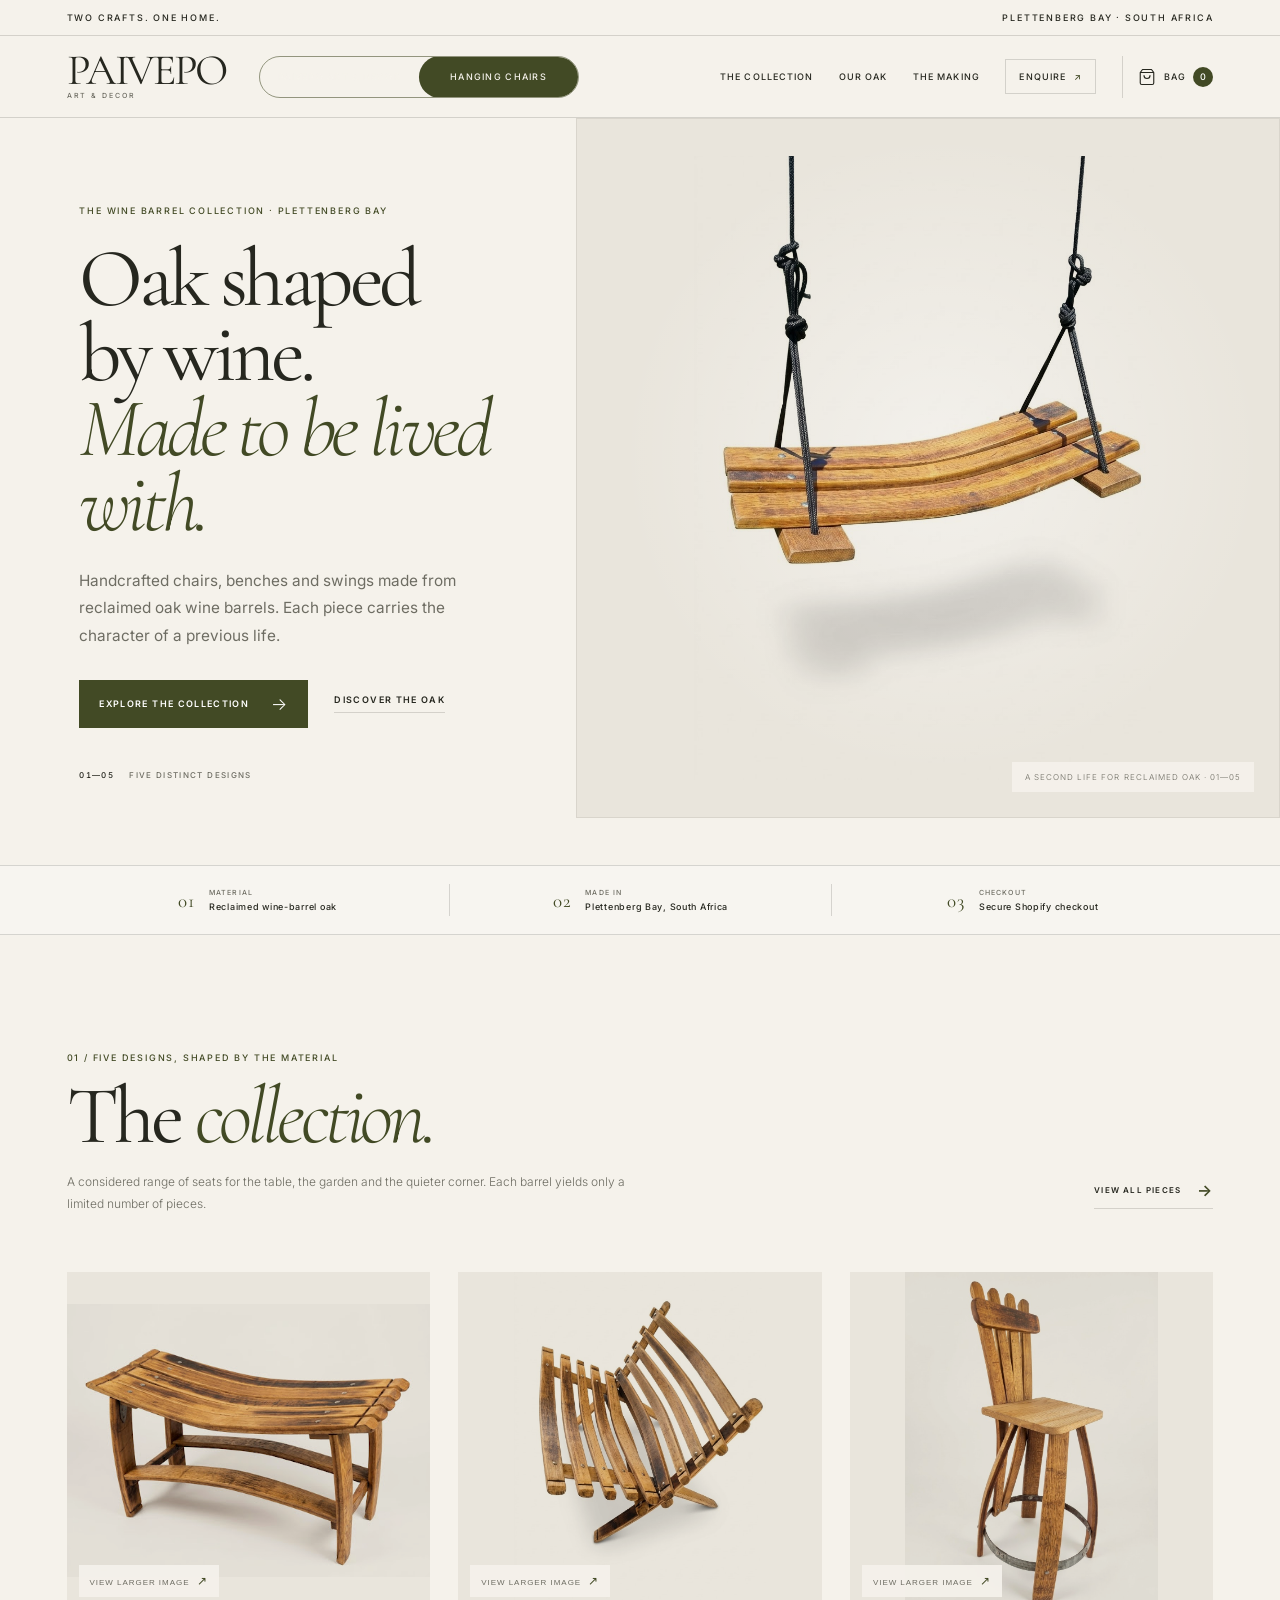
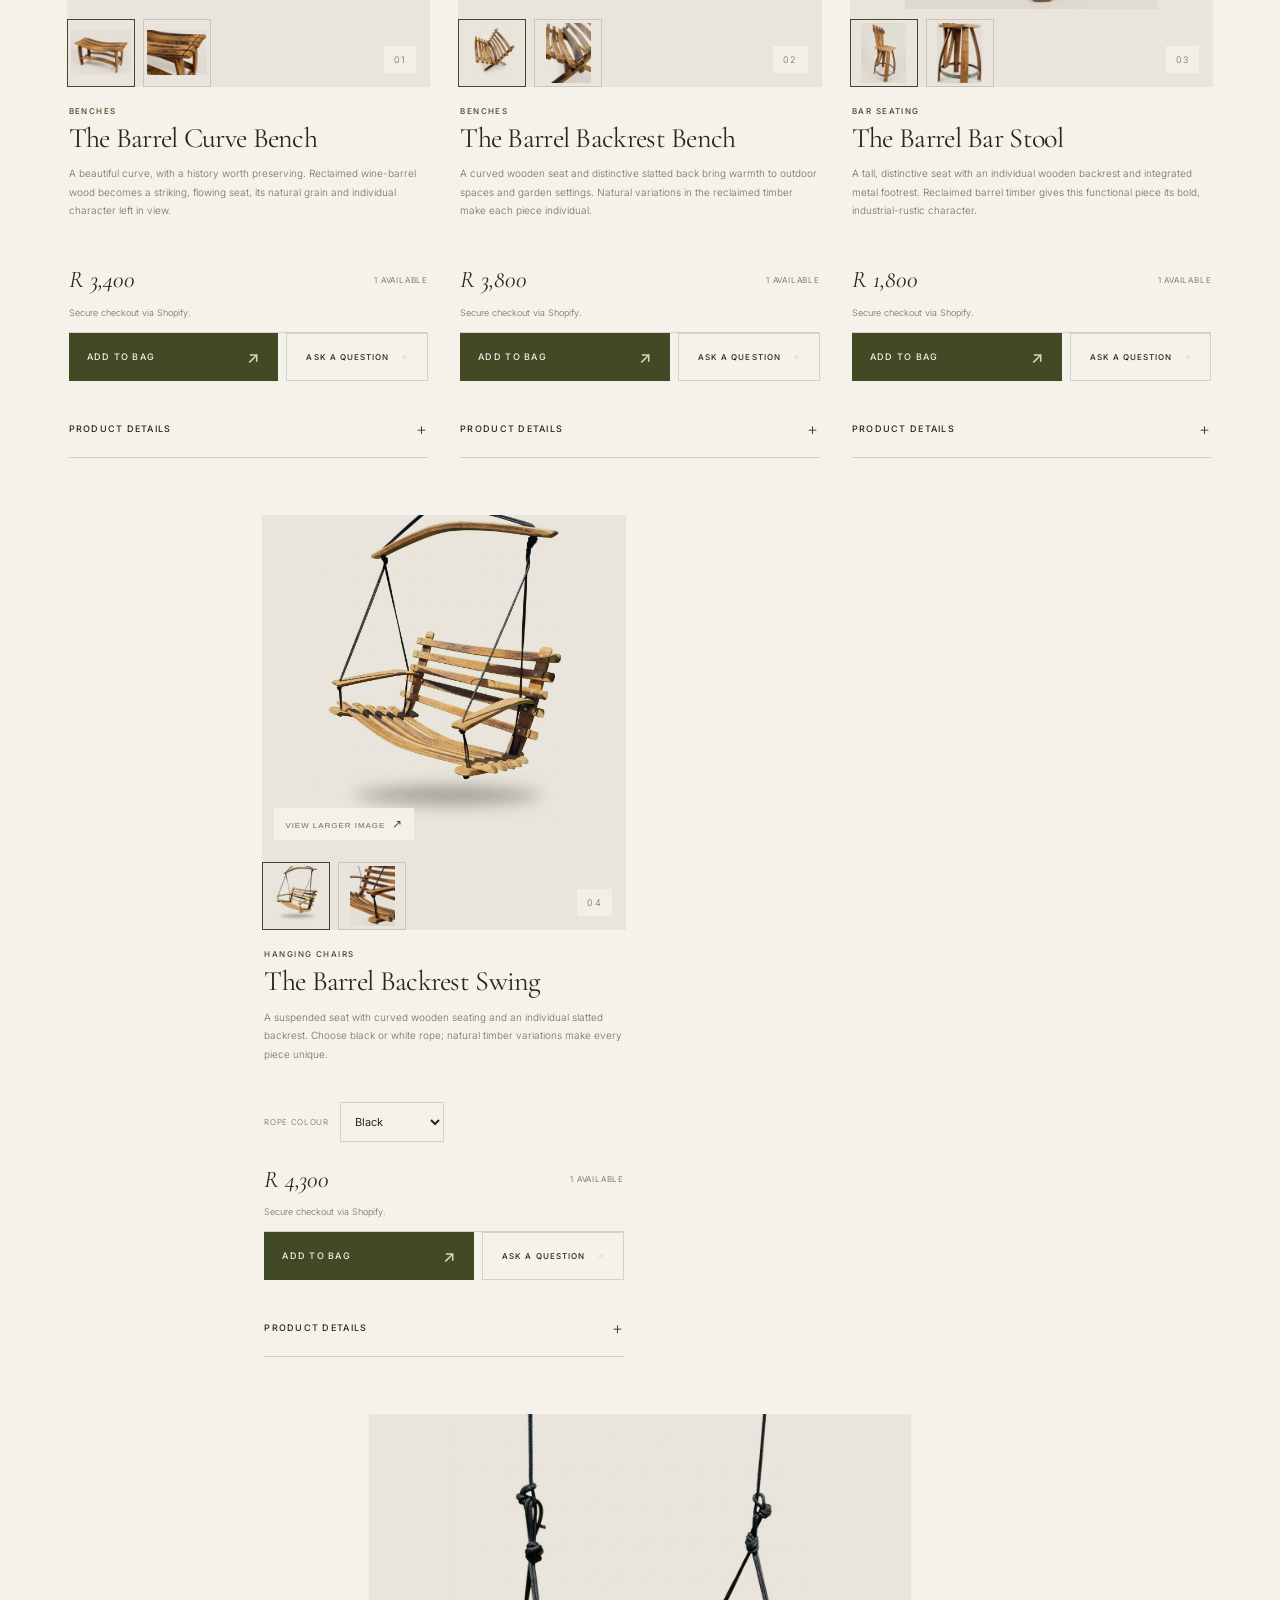
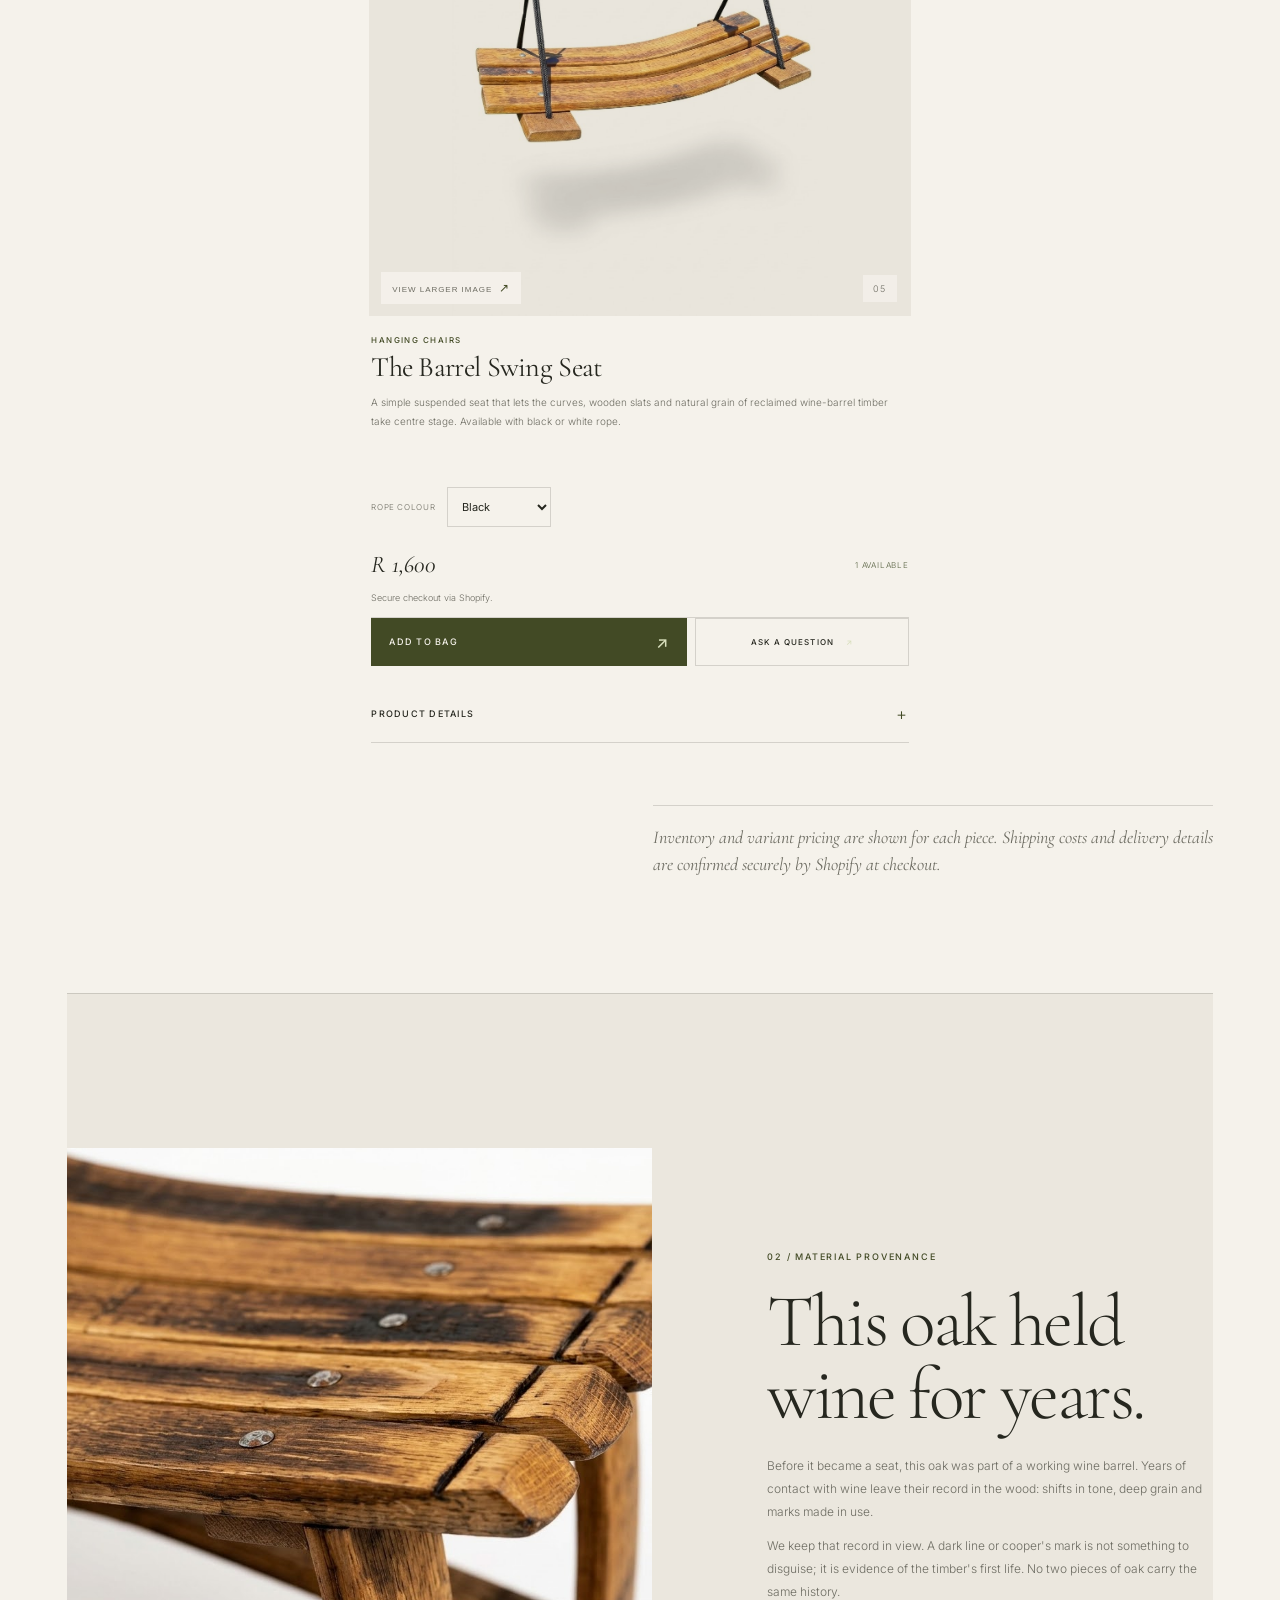
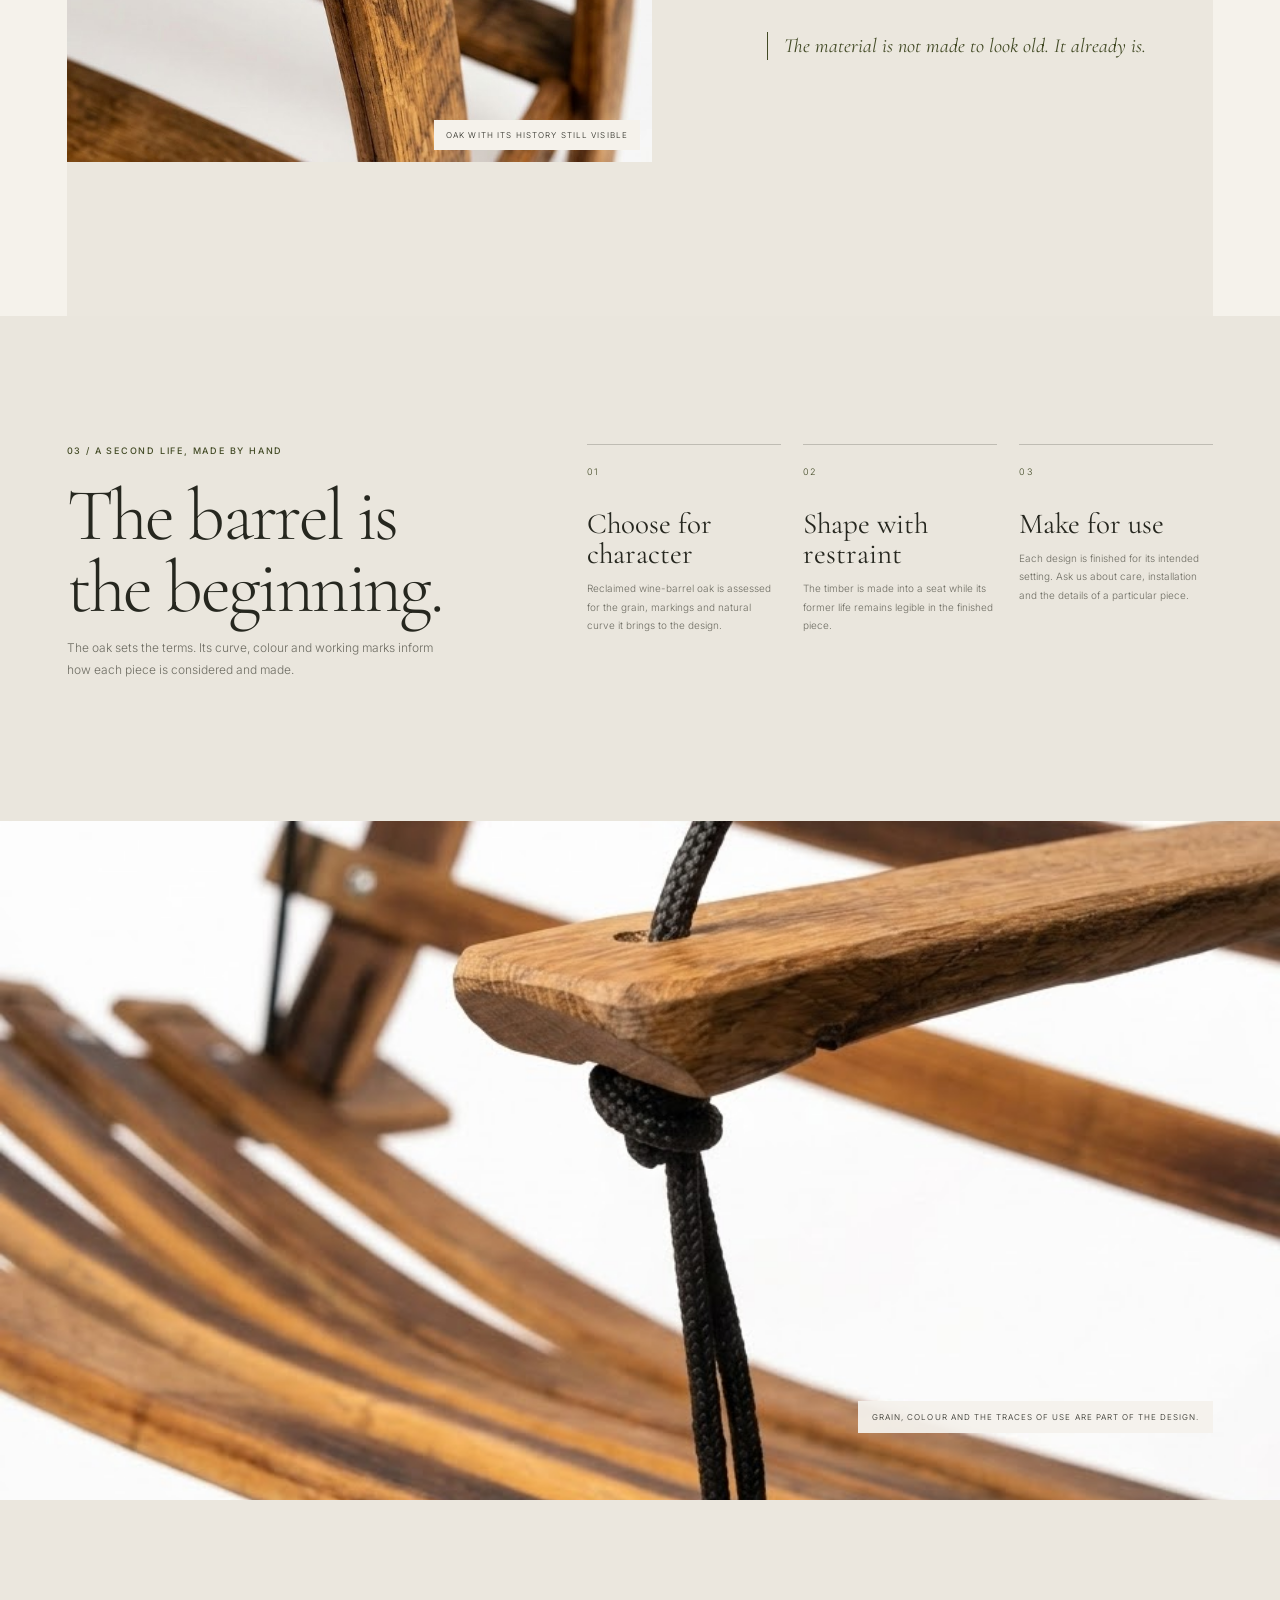
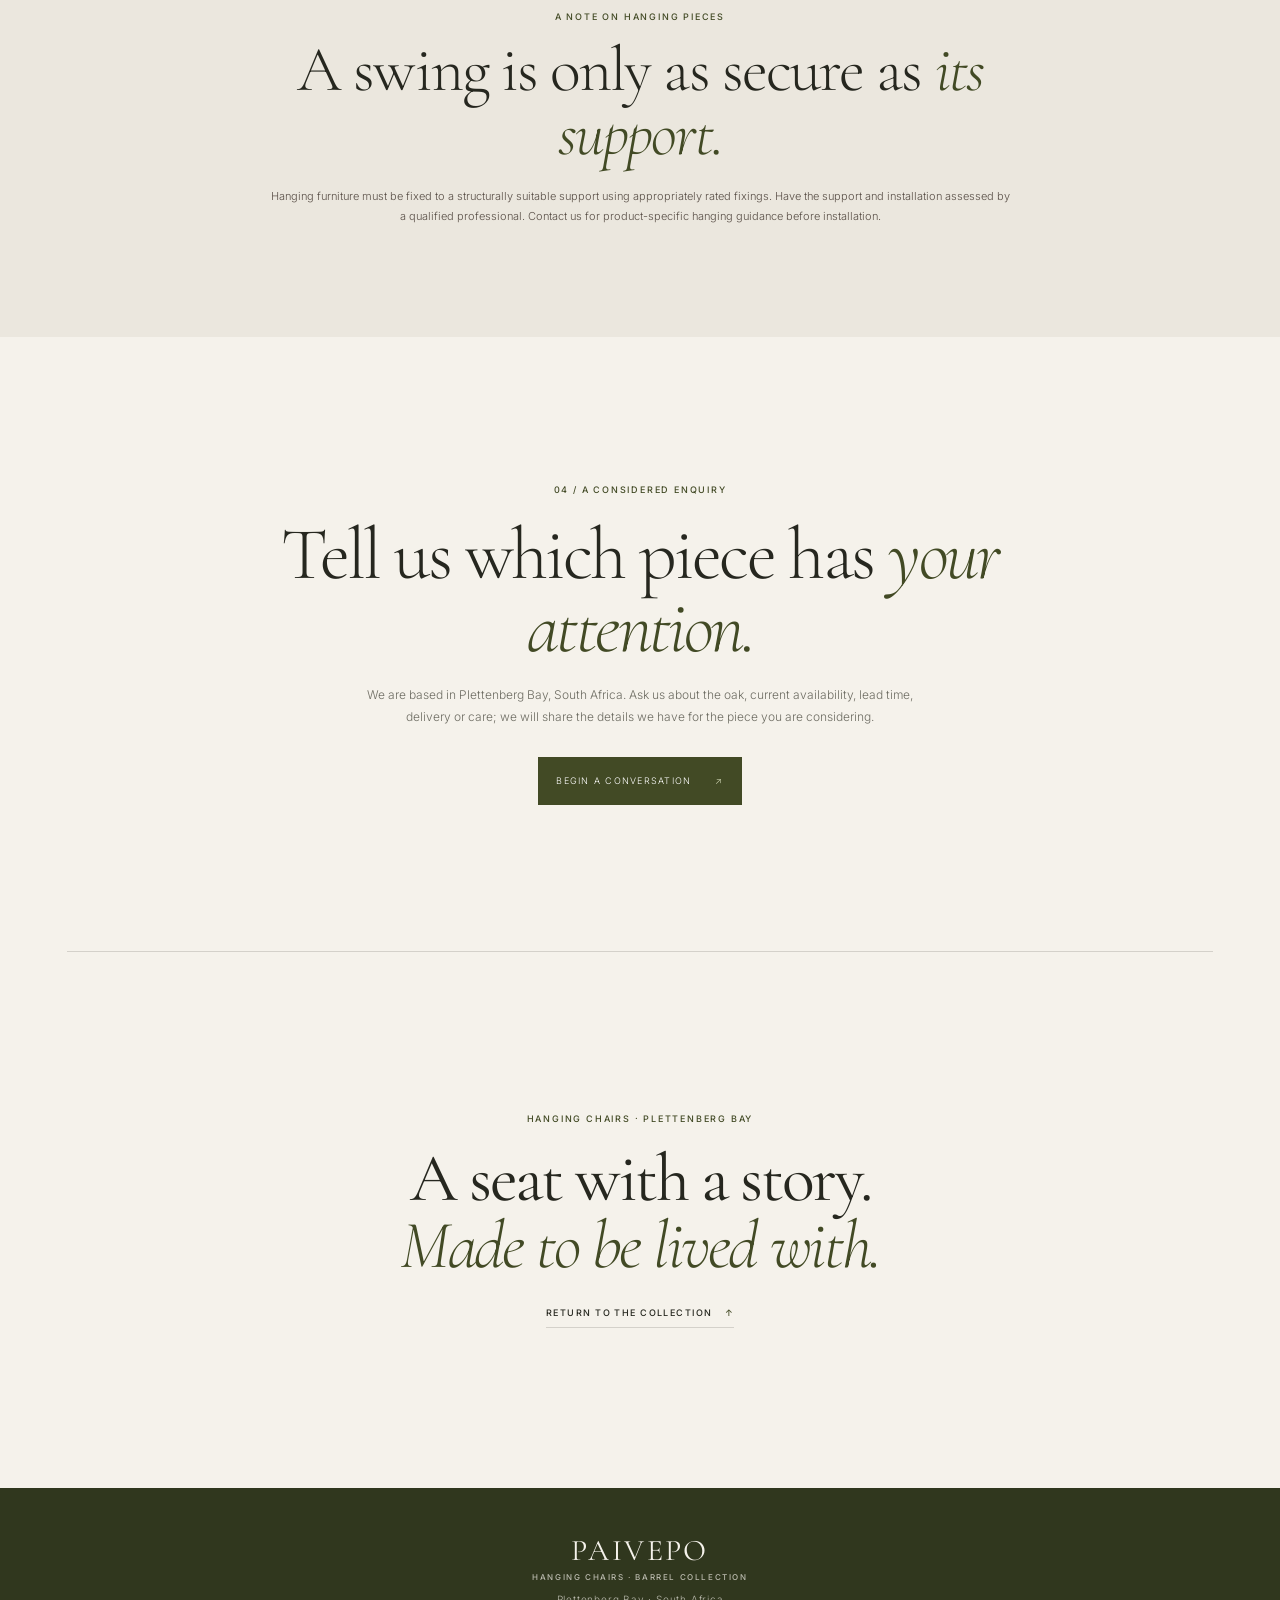
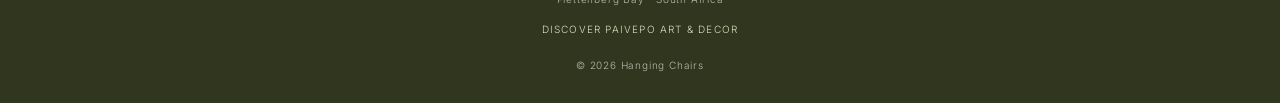
==== hangingchairs.html @ 23b919d3 "feat: premium Paivepo Hanging Chairs storefront" ====
<!doctype html>
<html lang="en-ZA">
  <head>
    <meta charset="UTF-8" />
    <meta name="viewport" content="width=device-width, initial-scale=1" />
    <title>Hanging Chairs by Paivepo | Reclaimed Wine-Barrel Oak Furniture</title>
    <meta
      name="description"
      content="Explore Paivepo’s Wine Barrel Collection: distinctive benches, bar stools and hanging swings made from reclaimed oak in Plettenberg Bay. Shop securely online."
    />
    <link rel="canonical" href="https://paivepo.co.za/hangingchairs" />
    <meta property="og:type" content="website" />
    <meta property="og:title" content="Hanging Chairs by Paivepo | The Wine Barrel Collection" />
    <meta
      property="og:description"
      content="Five distinctive designs shaped from reclaimed wine-barrel oak in Plettenberg Bay, South Africa. Explore the collection and shop securely online."
    />
    <meta
      property="og:image"
      content="https://paivepo.co.za/images/hanging_chair.jpg"
    />
    <meta property="og:site_name" content="Paivepo Art & Decor" />
    <meta name="theme-color" content="#f5f2eb" />
    <meta property="og:url" content="https://paivepo.co.za/hangingchairs" />
    <meta property="og:locale" content="en_ZA" />
    <meta name="twitter:card" content="summary_large_image" />
    <meta name="twitter:title" content="Hanging Chairs by Paivepo | The Wine Barrel Collection" />
    <meta name="twitter:description" content="Five distinctive designs shaped from reclaimed wine-barrel oak in Plettenberg Bay, South Africa." />
    <meta name="twitter:image" content="https://paivepo.co.za/images/hanging_chair.jpg" />
    <script type="application/ld+json">
      {
        "@context": "https://schema.org",
        "@type": "ItemList",
        "name": "Hanging Chairs Wine Barrel Collection",
        "itemListElement": [
          {
            "@type": "ListItem",
            "position": 1,
            "item": {
              "@type": "Product",
              "name": "The Barrel Curve Bench - Reclaimed Wine Barrel Wood",
              "productID": "15580840558781",
              "image": "https://paivepo.co.za/images/bench.jpg",
              "offers": {
                "@type": "Offer",
                "priceCurrency": "ZAR",
                "price": "3400.00",
                "availability": "https://schema.org/InStock",
                "url": "https://paivepoart.myshopify.com/products/the-barrel-curve-bench-reclaimed-wine-barrel-wood?variant=68360178729149"
              }
            }
          },
          {
            "@type": "ListItem",
            "position": 2,
            "item": {
              "@type": "Product",
              "name": "The Barrel Backrest Bench - Reclaimed Wine Barrel Wood",
              "productID": "15580891971773",
              "image": "https://paivepo.co.za/images/backbench.jpg",
              "offers": {
                "@type": "Offer",
                "priceCurrency": "ZAR",
                "price": "3800.00",
                "availability": "https://schema.org/InStock",
                "url": "https://paivepoart.myshopify.com/products/the-barrel-backrest-bench-reclaimed-wine-barrel-wood?variant=68360234795197"
              }
            }
          },
          {
            "@type": "ListItem",
            "position": 3,
            "item": {
              "@type": "Product",
              "name": "The Barrel Bar Stool - Reclaimed Wine Barrel Wood",
              "productID": "15580929491133",
              "image": "https://paivepo.co.za/images/bars_stool.jpg",
              "offers": {
                "@type": "Offer",
                "priceCurrency": "ZAR",
                "price": "1800.00",
                "availability": "https://schema.org/InStock",
                "url": "https://paivepoart.myshopify.com/products/the-barrel-bar-stool-reclaimed-wine-barrel-wood?variant=68360275689661"
              }
            }
          },
          {
            "@type": "ListItem",
            "position": 4,
            "item": {
              "@type": "Product",
              "name": "The Barrel Backrest Swing - Reclaimed Wine Barrel Wood",
              "productID": "15581429530813",
              "image": "https://paivepo.co.za/images/hanging_bench.jpg",
              "offers": [
                {
                  "@type": "Offer",
                  "name": "Black rope",
                  "priceCurrency": "ZAR",
                  "price": "4300.00",
                  "availability": "https://schema.org/InStock",
                  "url": "https://paivepoart.myshopify.com/products/the-barrel-backrest-swing-reclaimed-wine-barrel-wood?variant=68363835408573"
                },
                {
                  "@type": "Offer",
                  "name": "White rope",
                  "priceCurrency": "ZAR",
                  "price": "4300.00",
                  "availability": "https://schema.org/InStock",
                  "url": "https://paivepoart.myshopify.com/products/the-barrel-backrest-swing-reclaimed-wine-barrel-wood?variant=68363835441341"
                }
              ]
            }
          },
          {
            "@type": "ListItem",
            "position": 5,
            "item": {
              "@type": "Product",
              "name": "The Barrel Swing Seat - Reclaimed Wine Barrel Wood",
              "productID": "15581430808765",
              "image": "https://paivepo.co.za/images/hanging_chair.jpg",
              "offers": [
                {
                  "@type": "Offer",
                  "name": "Black rope",
                  "priceCurrency": "ZAR",
                  "price": "1600.00",
                  "availability": "https://schema.org/InStock",
                  "url": "https://paivepoart.myshopify.com/products/the-barrel-swing-seat-reclaimed-wine-barrel-wood?variant=68363833049277"
                },
                {
                  "@type": "Offer",
                  "name": "White rope",
                  "priceCurrency": "ZAR",
                  "price": "1600.00",
                  "availability": "https://schema.org/InStock",
                  "url": "https://paivepoart.myshopify.com/products/the-barrel-swing-seat-reclaimed-wine-barrel-wood?variant=68363833082045"
                }
              ]
            }
          }
        ]
      }
    </script>
    <link rel="preload" as="image" href="/images/hanging_chair.jpg" fetchpriority="high" />
    <link rel="preconnect" href="https://fonts.googleapis.com" />
    <link rel="preconnect" href="https://fonts.gstatic.com" crossorigin />
    <link
      href="https://fonts.googleapis.com/css2?family=Cormorant+Garamond:ital,wght@0,300;0,400;0,500;1,300;1,400&family=Inter:wght@300;400;500&display=swap"
      rel="stylesheet"
    />
    <link rel="stylesheet" href="/css/brand-bridge.css" />
    <link rel="stylesheet" href="/css/hangingchairs.css?v=5" />
    <link rel="icon" href="/favicon.ico" />
  </head>
  <body>
    <a class="hc-skip" href="#main-content">Skip to content</a>

        <div class="bb-bar">
      <span class="bb-bar__note">Two crafts. One home.</span>
      <span class="bb-bar__note">Plettenberg Bay · South Africa</span>
    </div>

    <header class="hc-masthead">
      <a class="hc-wordmark" href="/" aria-label="Paivepo Art & Decor home">
        <span>PAIVEPO</span>
        <span>ART &amp; DECOR</span>
      </a>

      <div class="bb-switch" data-side="barrel" role="group"
        aria-label="Switch between Paivepo Art & Decor and Hanging Chairs">
        <span class="bb-switch__ind" aria-hidden="true"></span>
        <a class="bb-tab bb-tab--art" href="/">
          <span class="bb-long">Paivepo Art &amp; Decor</span>
          <span class="bb-short">Paivepo Art</span>
        </a>
        <a class="bb-tab bb-tab--barrel" href="#top" aria-current="page">
          <span class="bb-long">Hanging Chairs</span>
          <span class="bb-short">Chairs</span>
        </a>
      </div>

      <nav class="hc-nav" aria-label="Main navigation">
        <a href="#collection">The collection</a>
        <a href="#provenance">Our oak</a>
        <a href="#making">The making</a>
        <a class="hc-nav__enquire" href="#enquire">Enquire <span aria-hidden="true">↗</span></a>
        <button class="hc-cart-toggle" id="hc-cart-toggle" type="button"
          aria-controls="hc-cart" aria-expanded="false"
          aria-label="Open shopping bag, 0 items">
          <svg viewBox="0 0 24 24" width="18" height="18" fill="none"
            stroke="currentColor" stroke-width="1.5" stroke-linecap="round"
            stroke-linejoin="round" aria-hidden="true">
            <path d="M6 2 3 6v14a2 2 0 0 0 2 2h14a2 2 0 0 0 2-2V6l-3-4zM3 6h18M16 10a4 4 0 0 1-8 0" />
          </svg>
          <span>Bag</span>
          <span class="hc-cart-count" id="hc-cart-count" aria-hidden="true">0</span>
        </button>
      </nav>
    </header>

    <main id="main-content" class="hc-main">
            <section class="hc-hero" id="top" aria-labelledby="hc-title">
        <div class="hc-hero__content">
          <p class="hc-kicker">The Wine Barrel Collection · Plettenberg Bay</p>
          <h1 id="hc-title">Oak shaped by wine.<br /><em>Made to be lived with.</em></h1>
          <p class="hc-intro">
            Handcrafted chairs, benches and swings made from reclaimed oak wine
            barrels. Each piece carries the character of a previous life.
          </p>
          <div class="hc-hero__actions">
            <a class="hc-hero__primary" href="#collection">
              Explore the collection <span aria-hidden="true">→</span>
            </a>
            <a class="hc-hero__secondary" href="#provenance">Discover the oak</a>
          </div>
          <p class="hc-hero__edition"><span>01—05</span> Five distinct designs</p>
        </div>
        <div class="hc-hero__image">
          <img src="/images/hanging_chair.jpg"
            alt="Hanging swing seat made from reclaimed oak wine-barrel staves"
            width="896" height="1195" fetchpriority="high" decoding="async" />
          <span class="hc-hero__image-note">A second life for reclaimed oak · 01—05</span>
        </div>
      </section>

      <section class="hc-trust" aria-label="The Hanging Chairs collection">
        <div class="hc-trust__item">
          <span class="hc-trust__symbol" aria-hidden="true">01</span>
          <span><small>Material</small><strong>Reclaimed wine-barrel oak</strong></span>
        </div>
        <div class="hc-trust__item">
          <span class="hc-trust__symbol" aria-hidden="true">02</span>
          <span><small>Made in</small><strong>Plettenberg Bay, South Africa</strong></span>
        </div>
        <div class="hc-trust__item">
          <span class="hc-trust__symbol" aria-hidden="true">03</span>
          <span><small>Checkout</small><strong>Secure Shopify checkout</strong></span>
        </div>
      </section>

      

      <section
        class="hc-collection"
        id="collection"
        aria-labelledby="collection-title"
      >
        <header class="hc-collection__heading">
          <div>
            <p class="hc-kicker">01 / Five designs, shaped by the material</p>
            <h2 id="collection-title">The <em>collection.</em></h2>
            <p>
              A considered range of seats for the table, the garden and the
              quieter corner. Each barrel yields only a limited number of pieces.
            </p>
          </div>
          <a class="hc-collection__all" href="#hc-products">
            View all pieces <span aria-hidden="true">→</span>
          </a>
        </header>

        <div
          class="hc-product-grid"
          id="hc-products"
          aria-label="Five designs in the Wine Barrel Collection"
        ></div>
        <p class="hc-collection__footnote">
          Inventory and variant pricing are shown for each piece. Shipping
          costs and delivery details are confirmed securely by Shopify at checkout.
        </p>
      </section>

<section
        class="hc-provenance"
        id="provenance"
        aria-labelledby="hc-provenance-title"
      >
        <div class="hc-provenance__image">
          <img
            src="/images/bench_zoom.jpg"
            alt="Close view of oak barrel staves, their grain, dark wine marks and old fastenings"
            loading="lazy"
            decoding="async"
          />
          <span>Oak with its history still visible</span>
        </div>
        <div class="hc-provenance__copy">
          <p class="hc-kicker">02 / Material provenance</p>
          <h2 id="hc-provenance-title">This oak held wine for years.</h2>
          <p>
            Before it became a seat, this oak was part of a working wine barrel.
            Years of contact with wine leave their record in the wood: shifts in
            tone, deep grain and marks made in use.
          </p>
          <p>
            We keep that record in view. A dark line or cooper's mark is not
            something to disguise; it is evidence of the timber's first life. No
            two pieces of oak carry the same history.
          </p>
          <p class="hc-provenance__note">
            The material is not made to look old. It already is.
          </p>
        </div>
      </section>

      <section class="hc-making" id="making" aria-labelledby="hc-making-title">
        <div class="hc-making__intro">
          <p class="hc-kicker">03 / A second life, made by hand</p>
          <h2 id="hc-making-title">The barrel is the beginning.</h2>
          <p>
            The oak sets the terms. Its curve, colour and working marks inform
            how each piece is considered and made.
          </p>
        </div>
        <ol class="hc-making__steps">
          <li>
            <span>01</span>
            <h3>Choose for character</h3>
            <p>
              Reclaimed wine-barrel oak is assessed for the grain, markings and
              natural curve it brings to the design.
            </p>
          </li>
          <li>
            <span>02</span>
            <h3>Shape with restraint</h3>
            <p>
              The timber is made into a seat while its former life remains
              legible in the finished piece.
            </p>
          </li>
          <li>
            <span>03</span>
            <h3>Make for use</h3>
            <p>
              Each design is finished for its intended setting. Ask us about
              care, installation and the details of a particular piece.
            </p>
          </li>
        </ol>
      </section>

      <section
        class="hc-image-break"
        aria-label="Details of the oak and rope on a barrel-wood swing"
      >
        <img
          src="/images/hanging_bench_zoom.jpg"
          alt="Wine-barrel oak arm, rope and visible character marks on the backrest swing"
          loading="lazy"
          decoding="async"
        />
        <p>Grain, colour and the traces of use are part of the design.</p>
      </section>

      <section class="hc-safety" aria-labelledby="hc-safety-title">
        <p class="hc-kicker">A note on hanging pieces</p>
        <h2 id="hc-safety-title">
          A swing is only as secure as <em>its support.</em>
        </h2>
        <p>
          Hanging furniture must be fixed to a structurally suitable support
          using appropriately rated fixings. Have the support and installation
          assessed by a qualified professional. Contact us for product-specific
          hanging guidance before installation.
        </p>
      </section>

      <section
        class="hc-enquire"
        id="enquire"
        aria-labelledby="hc-enquire-title"
      >
        <p class="hc-kicker">04 / A considered enquiry</p>
        <h2 id="hc-enquire-title">
          Tell us which piece has <em>your attention.</em>
        </h2>
        <p>
          We are based in Plettenberg Bay, South Africa. Ask us about the oak,
          current availability, lead time, delivery or care; we will share the
          details we have for the piece you are considering.
        </p>
        <a
          class="hc-enquire__link"
          href="https://wa.me/27629131440?text=Hello%2C%20I%27d%20like%20to%20ask%20about%20the%20Wine%20Barrel%20Collection."
          target="_blank"
          rel="noopener noreferrer"
        >
          Begin a conversation <span aria-hidden="true">↗</span>
        </a>
      </section>

      <section class="hc-connect" aria-labelledby="hc-connect-title">
        <p class="hc-kicker">Hanging Chairs · Plettenberg Bay</p>
        <h2 id="hc-connect-title">
          A seat with a story.<br /><em>Made to be lived with.</em>
        </h2>
        <a class="hc-connect__link" href="#collection">
          Return to the collection <span aria-hidden="true">↑</span>
        </a>
      </section>
    </main>

    <footer class="hc-footer">
      <a class="hc-footer__brand" href="/">PAIVEPO <span>Hanging Chairs · Barrel Collection</span></a>
      <p>Plettenberg Bay · South Africa</p>
      <a href="/">Discover Paivepo Art &amp; Decor</a>
      <small>© <span id="year"></span> Hanging Chairs</small>
    </footer>

    <div class="hc-cart-overlay" id="hc-cart-overlay" hidden></div>
    <aside
      class="hc-cart"
      id="hc-cart"
      role="dialog"
      aria-modal="true"
      aria-labelledby="hc-cart-title"
      aria-hidden="true"
      inert
    >
      <div class="hc-cart__header">
        <div>
          <p class="hc-kicker">Hanging Chairs</p>
          <h2 id="hc-cart-title">Your bag <span id="hc-cart-heading-count">(0)</span></h2>
        </div>
        <button
          class="hc-cart__close"
          id="hc-cart-close"
          type="button"
          aria-label="Close shopping bag"
        >
          <span aria-hidden="true">×</span>
        </button>
      </div>
      <div class="hc-cart__body" id="hc-cart-body"></div>
      <div class="hc-cart__footer">
        <div class="hc-cart__subtotal">
          <span>Subtotal</span>
          <strong id="hc-cart-subtotal">R 0</strong>
        </div>
        <p>Shipping and any applicable taxes are calculated by Shopify at checkout.</p>
        <button class="hc-cart__checkout" id="hc-cart-checkout" type="button">
          Proceed to Shopify checkout <span aria-hidden="true">↗</span>
        </button>
        <a class="hc-cart__continue" href="#collection" id="hc-cart-continue">
          Continue exploring
        </a>
      </div>
    </aside>
    <div class="hc-toast" id="hc-toast" role="status" aria-live="polite"></div>
    <dialog class="hc-lightbox" id="hc-lightbox" aria-label="Product image preview">
      <button class="hc-lightbox__close" id="hc-lightbox-close" type="button"
        aria-label="Close image preview">×</button>
      <button class="hc-lightbox__arrow hc-lightbox__arrow--previous"
        id="hc-lightbox-previous" type="button" aria-label="Previous image" hidden>‹</button>
      <button class="hc-lightbox__arrow hc-lightbox__arrow--next"
        id="hc-lightbox-next" type="button" aria-label="Next image" hidden>›</button>
      <figure class="hc-lightbox__figure">
        <img id="hc-lightbox-image" alt="" />
        <figcaption>
          <span>
            <strong id="hc-lightbox-product"></strong>
            <span id="hc-lightbox-description"></span>
          </span>
          <span class="hc-lightbox__counter" id="hc-lightbox-counter" aria-live="polite"></span>
        </figcaption>
      </figure>
    </dialog>

    <script type="module" src="/js/hangingchairs.js?v=3"></script>
  </body>
</html>
---- css/brand-bridge.css ----
:root {
  --bb-char: #120b07;
  --bb-oak-900: #1a110b;
  --bb-tannin: #6e1f2b;
  --bb-brass: #b8893e;
  --bb-brass-hi: #d8ae62;
  --bb-linen: #efe6d4;
  --bb-linen-dim: rgba(239, 230, 212, 0.64);
  --bb-display: "Big Shoulders Display", "Arial Narrow", Impact, sans-serif;
  --bb-serif: "Fraunces", Georgia, "Times New Roman", serif;
  --bb-ease: cubic-bezier(0.16, 1, 0.3, 1);
  --bar-h: 34px;
  --head-h: calc(var(--nav-h, 80px) + var(--bar-h));
}

@media (max-width: 768px) {
  :root {
    --bar-h: 32px;
  }
}

#nav {
  top: var(--bar-h);
}

.prod-layout,
.con-layout {
  padding-top: var(--head-h);
}

@media (min-width: 769px) {
  .prod-imgs {
    top: var(--head-h);
    height: calc(100vh - var(--head-h));
  }
}

.pg-hero {
  padding-top: max(clamp(120px, 16vw, 200px), calc(var(--head-h) + 24px));
}

.bb-bar {
  position: fixed;
  inset: 0 0 auto;
  height: var(--bar-h);
  z-index: 8985;
  display: grid;
  grid-template-columns: 1fr auto 1fr;
  align-items: center;
  padding: 0 var(--side, 40px);
  background:
    repeating-linear-gradient(
      90deg,
      rgba(255, 255, 255, 0.018) 0 1px,
      transparent 1px 6px
    ),
    var(--bb-char);
  border-bottom: 1px solid rgba(184, 137, 62, 0.24);
  font-family: var(--font-sans, Inter, sans-serif);
}

.bb-bar__note {
  color: rgba(239, 230, 212, 0.42);
  font-size: 10px;
  letter-spacing: 0.2em;
  text-transform: uppercase;
  white-space: nowrap;
}

.bb-bar__note:last-child {
  justify-self: end;
  text-align: right;
}

.bb-switch {
  --bb-x: 0%;
  --bb-ind: var(--bb-linen);
  --bb-t-art: var(--bb-char);
  --bb-t-bar: var(--bb-linen-dim);

  position: relative;
  display: inline-grid;
  grid-template-columns: 1fr 1fr;
  height: 26px;
  border: 1px solid rgba(184, 137, 62, 0.42);
  border-radius: 2px;
  isolation: isolate;
}

.bb-switch__ind {
  position: absolute;
  inset: -1px auto -1px -1px;
  width: calc(50% + 1px);
  z-index: 0;
  border-radius: 2px;
  background: var(--bb-ind);
  transform: translateX(var(--bb-x));
  transition:
    transform 0.6s var(--bb-ease),
    background-color 0.5s ease;
}

.bb-switch[data-side="barrel"] {
  --bb-x: 100%;
  --bb-ind: var(--bb-tannin);
  --bb-t-art: var(--bb-linen-dim);
  --bb-t-bar: var(--bb-linen);
}

.bb-switch:has(.bb-tab--barrel:hover),
.bb-switch:has(.bb-tab--barrel:focus-visible) {
  --bb-x: 100%;
  --bb-ind: var(--bb-tannin);
  --bb-t-art: var(--bb-linen-dim);
  --bb-t-bar: var(--bb-linen);
}

.bb-tab {
  position: relative;
  z-index: 1;
  display: flex;
  min-width: 124px;
  align-items: center;
  justify-content: center;
  gap: 9px;
  padding: 0 18px;
  border: 0;
  background: none;
  color: var(--bb-t-art);
  cursor: pointer;
  font: 500 10px/1 var(--font-sans, Inter, sans-serif);
  letter-spacing: 0.16em;
  text-decoration: none;
  text-transform: uppercase;
  white-space: nowrap;
}

.bb-tab--art {
  color: var(--bb-t-art);
}

.bb-tab--barrel {
  color: var(--bb-t-bar);
}

.bb-tab:focus-visible {
  outline: 2px solid var(--bb-brass-hi);
  outline-offset: 3px;
}

.bb-tab::before {
  width: 6px;
  height: 6px;
  flex: none;
  background: currentColor;
  content: "";
}

.bb-tab--art::before {
  transform: rotate(45deg);
}

.bb-tab--barrel::before {
  border: 1.5px solid currentColor;
  border-radius: 50%;
  background: none;
}

.bb-short {
  display: none;
}

@media (max-width: 900px) {
  .bb-bar {
    grid-template-columns: 1fr;
    justify-items: center;
  }

  .bb-bar__note {
    display: none;
  }
}

@media (max-width: 480px) {
  .bb-long {
    display: none;
  }

  .bb-short {
    display: inline;
  }

  .bb-tab {
    min-width: 0;
    padding: 0 20px;
  }
}

.bb-band {
  position: relative;
  overflow: hidden;
  padding: clamp(72px, 9vw, 120px) var(--side, 40px);
  background:
    repeating-linear-gradient(
      90deg,
      rgba(255, 255, 255, 0.014) 0 1px,
      transparent 1px 8px
    ),
    linear-gradient(180deg, var(--bb-oak-900), var(--bb-char));
  color: var(--bb-linen);
}

.bb-band::before,
.bb-band::after {
  position: absolute;
  right: 0;
  left: 0;
  height: 12px;
  background:
    radial-gradient(circle at 50% 50%, var(--bb-brass) 0 2px, transparent 2.6px)
      0 0 / 96px 100% repeat-x,
    linear-gradient(180deg, #58504a, #2b2825 45%, #0e0b09);
  box-shadow:
    0 1px 0 rgba(216, 174, 98, 0.35),
    0 -1px 0 rgba(0, 0, 0, 0.6);
  content: "";
}

.bb-band::before {
  top: 18px;
}

.bb-band::after {
  bottom: 18px;
}

.bb-band__inner {
  position: relative;
  display: grid;
  max-width: var(--max-w, 1200px);
  grid-template-columns: minmax(0, 1.4fr) auto;
  align-items: end;
  gap: 28px 64px;
  margin: 0 auto;
}

.bb-band__eyebrow {
  margin: 0 0 18px;
  color: var(--bb-brass-hi);
  font: 500 10px/1 var(--font-sans, Inter, sans-serif);
  letter-spacing: 0.26em;
  text-transform: uppercase;
}

.bb-band__title {
  margin: 0 0 14px;
  color: var(--bb-linen);
  font: 700 clamp(40px, 7vw, 88px)/0.9 var(--bb-display);
  letter-spacing: 0.01em;
  text-transform: uppercase;
}

.bb-band__sub {
  margin: 0;
  color: var(--bb-brass-hi);
  font: italic 300 clamp(18px, 2.2vw, 24px)/1.3 var(--bb-serif);
}

.bb-band__pieces {
  display: flex;
  grid-column: 1 / -1;
  flex-wrap: wrap;
  gap: 8px 14px;
  margin: 10px 0 0;
  padding: 22px 0 0;
  border-top: 1px solid rgba(216, 174, 98, 0.2);
  color: rgba(239, 230, 212, 0.5);
  font: 400 11px/1.4 var(--font-sans, Inter, sans-serif);
  letter-spacing: 0.18em;
  list-style: none;
  text-transform: uppercase;
}

.bb-band__pieces li + li::before {
  display: inline-block;
  width: 4px;
  height: 4px;
  margin-right: 14px;
  border-radius: 50%;
  background: var(--bb-brass);
  content: "";
  vertical-align: middle;
}

.bb-cta {
  position: relative;
  display: inline-flex;
  align-items: center;
  gap: 12px;
  padding: 17px 28px;
  border: 0;
  border-radius: 1px;
  background: var(--bb-brass);
  color: var(--bb-char);
  font: 600 11px/1 var(--font-sans, Inter, sans-serif);
  letter-spacing: 0.18em;
  text-decoration: none;
  text-transform: uppercase;
  transition: background 0.3s ease;
}

.bb-cta:hover {
  background: var(--bb-brass-hi);
}

.bb-cta:focus-visible {
  outline: 2px solid var(--bb-linen);
  outline-offset: 3px;
}

.bb-cta span {
  display: inline-block;
  transition: transform 0.4s var(--bb-ease);
}

.bb-cta:hover span {
  transform: translateX(5px);
}

.mm-link--barrel small {
  display: block;
  margin-top: 3px;
  color: var(--bb-tannin);
  font: 500 9px/1 var(--font-sans, Inter, sans-serif);
  letter-spacing: 0.22em;
  text-transform: uppercase;
}

@media (max-width: 768px) {
  .bb-band {
    padding: 80px var(--side-mob, 24px);
  }

  .bb-band__inner {
    grid-template-columns: 1fr;
  }

  .bb-band .bb-cta {
    justify-content: center;
  }
}

@media (prefers-reduced-motion: reduce) {
  .bb-switch__ind,
  .bb-tab,
  .bb-cta span {
    transition-duration: 0.01ms !important;
    transition-delay: 0s !important;
  }
}

@media print {
  .bb-bar,
  .bb-band {
    display: none !important;
  }
}
---- css/hangingchairs.css ----
:root {
  color-scheme: light;
  --font-sans: "Inter", system-ui, sans-serif;
  --font-serif: "Cormorant Garamond", Georgia, serif;
  --nav-h: 0px;
  --side: clamp(24px, 6vw, 104px);
  --max-w: 1480px;
  --hc-ink: #211b17;
  --hc-muted: #746b62;
  --hc-paper: #f5f2ec;
  --hc-accent: #9a6b45;
  --hc-line: rgba(33, 27, 23, 0.18);
}

*,
*::before,
*::after {
  box-sizing: border-box;
}

html {
  scroll-behavior: smooth;
}

body {
  min-width: 0;
  margin: 0;
  background: var(--hc-paper);
  color: var(--hc-ink);
  font-family: var(--font-sans);
  font-weight: 300;
}

a {
  color: inherit;
  text-decoration: none;
}

.hc-skip {
  position: fixed;
  top: 8px;
  left: 8px;
  z-index: 9999;
  padding: 12px 16px;
  transform: translateY(-160%);
  background: var(--hc-ink);
  color: white;
}

.hc-skip:focus {
  transform: translateY(0);
}

.hc-main {
  width: 100%;
  padding-top: calc(var(--bar-h) + clamp(32px, 5vw, 68px));
}

.hc-hero,
.hc-story,
.hc-collection,
.hc-connect {
  width: calc(100% - var(--side) - var(--side));
  max-width: var(--max-w);
  margin-right: auto;
  margin-left: auto;
}

.hc-hero {
  position: relative;
  display: grid;
  min-height: min(760px, calc(100svh - var(--bar-h) - 48px));
  grid-template-columns: minmax(0, 1fr) minmax(0, 0.88fr);
  align-items: center;
  gap: clamp(32px, 7vw, 100px);
  padding-bottom: 48px;
}

.hc-hero__image {
  position: relative;
  height: clamp(420px, 62vw, 690px);
  overflow: hidden;
  background: #e8e2d9;
}

.hc-hero__image::after {
  position: absolute;
  inset: 0;
  border: 1px solid rgba(33, 27, 23, 0.08);
  content: "";
  pointer-events: none;
}

.hc-hero__image img,
.hc-image-break img {
  display: block;
  width: 100%;
  height: 100%;
  object-fit: cover;
}

.hc-hero__image img {
  object-fit: contain;
  object-position: center;
  mix-blend-mode: multiply;
}

.hc-hero__content {
  max-width: 510px;
  padding: 24px 0 42px;
}

.hc-kicker {
  margin: 0 0 22px;
  color: var(--hc-accent);
  font-size: 10px;
  font-weight: 500;
  letter-spacing: 0.24em;
  line-height: 1.6;
  text-transform: uppercase;
}

.hc-hero h1 {
  margin: 0;
  font: 400 clamp(66px, 9.5vw, 132px)/0.82 var(--font-serif);
  letter-spacing: -0.06em;
}

.hc-hero h1 em,
.hc-story h2 em,
.hc-connect h2 em {
  color: var(--hc-accent);
  font-weight: 300;
}

.hc-intro {
  max-width: 400px;
  margin: 26px 0 34px;
  color: var(--hc-muted);
  font: 400 clamp(19px, 2.4vw, 25px)/1.4 var(--font-serif);
}

.hc-scroll,
.hc-connect__link {
  display: inline-flex;
  align-items: center;
  gap: 12px;
  padding-bottom: 9px;
  border-bottom: 1px solid var(--hc-line);
  color: var(--hc-ink);
  font-size: 10px;
  font-weight: 500;
  letter-spacing: 0.16em;
  text-transform: uppercase;
}

.hc-scroll span,
.hc-connect__link span {
  color: var(--hc-accent);
  transition: transform 0.25s ease;
}

.hc-scroll:hover span {
  transform: translateY(3px);
}

.hc-index {
  position: absolute;
  right: 0;
  bottom: 20px;
  color: var(--hc-muted);
  font-size: 9px;
  letter-spacing: 0.17em;
}

.hc-story {
  display: grid;
  grid-template-columns: minmax(150px, 0.65fr) minmax(0, 1.35fr);
  gap: 36px;
  padding: clamp(76px, 12vw, 154px) 0;
  border-top: 1px solid var(--hc-line);
}

.hc-story__label .hc-kicker {
  margin-bottom: 20px;
}

.hc-story__label > span {
  color: var(--hc-muted);
  font-size: 9px;
  letter-spacing: 0.18em;
}

.hc-story__copy {
  max-width: 700px;
}

.hc-story h2,
.hc-connect h2 {
  margin: 0;
  font: 400 clamp(40px, 6.5vw, 76px)/0.98 var(--font-serif);
  letter-spacing: -0.035em;
}

.hc-story__copy > p {
  max-width: 570px;
  color: var(--hc-muted);
  font-size: 13px;
  line-height: 1.9;
}

.hc-story__copy > p:first-of-type {
  margin: 24px 0 12px;
}

.hc-story__copy > .hc-story__note {
  margin: 24px 0 0;
  padding-left: 18px;
  border-left: 1px solid var(--hc-accent);
  color: var(--hc-ink);
  font: italic 400 20px/1.4 var(--font-serif);
}

.hc-image-break {
  position: relative;
  width: 100%;
  height: clamp(260px, 46vw, 570px);
  overflow: hidden;
  background: #e8e2d9;
}

.hc-image-break img {
  object-position: center 54%;
}

.hc-image-break p {
  position: absolute;
  right: 18px;
  bottom: 18px;
  margin: 0;
  padding: 11px 14px;
  background: rgba(245, 242, 236, 0.94);
  color: var(--hc-ink);
  font-size: 9px;
  letter-spacing: 0.13em;
  text-transform: uppercase;
}

.hc-connect {
  padding: clamp(84px, 13vw, 160px) 0;
  text-align: center;
}

.hc-connect .hc-kicker {
  margin-bottom: 20px;
}

.hc-connect h2 {
  font-size: clamp(36px, 6vw, 68px);
}

.hc-connect__link {
  margin-top: 28px;
}

.hc-connect__link:hover span {
  transform: translateX(4px);
}

.hc-footer {
  display: flex;
  flex-direction: column;
  align-items: center;
  gap: 12px;
  padding: 42px 24px 28px;
  background: var(--bb-char);
  color: var(--bb-linen);
  text-align: center;
}

.hc-footer a {
  color: inherit;
}

.hc-footer__brand {
  font: 400 30px/1 var(--font-serif);
}

.hc-footer p,
.hc-footer small {
  margin: 0;
  color: var(--bb-linen-dim);
  font-size: 10px;
  letter-spacing: 0.08em;
}

.hc-footer > a:not(.hc-footer__brand) {
  margin: 6px 0 12px;
  color: var(--bb-brass-hi);
  font-size: 10px;
  letter-spacing: 0.12em;
  text-transform: uppercase;
}

.hc-collection {
  padding: clamp(72px, 10vw, 128px) 0;
  border-top: 1px solid var(--hc-line);
}

.hc-collection__heading {
  max-width: 760px;
  margin: 0 auto clamp(42px, 6vw, 72px);
  text-align: center;
}

.hc-collection__heading .hc-kicker {
  margin-bottom: 16px;
}

.hc-collection__heading h2 {
  margin: 0;
  font: 400 clamp(44px, 7vw, 88px)/0.94 var(--font-serif);
  letter-spacing: -0.045em;
}

.hc-collection__heading h2 em {
  color: var(--hc-accent);
  font-weight: 300;
}

.hc-collection__heading > p:last-child {
  max-width: 560px;
  margin: 18px auto 0;
  color: var(--hc-muted);
  font: 400 clamp(17px, 2vw, 22px)/1.45 var(--font-serif);
}

.hc-product-grid {
  display: grid;
  grid-template-columns: repeat(2, minmax(0, 1fr));
  align-items: stretch;
  gap: clamp(46px, 6vw, 80px) clamp(28px, 4vw, 58px);
}

.hc-product {
  display: flex;
  min-width: 0;
  flex-direction: column;
}

.hc-product:last-child:nth-child(odd) {
  width: calc((100% - clamp(28px, 4vw, 58px)) / 2);
  grid-column: 1 / -1;
  justify-self: center;
}

.hc-product__visual {
  position: relative;
  margin-bottom: 22px;
  background: #f9f8f5;
}

.hc-product__image {
  position: relative;
  display: grid;
  overflow: hidden;
  aspect-ratio: 1;
  place-items: center;
  margin: 0;
  background: #f9f8f5;
}

.hc-product__image img {
  display: block;
  width: 100%;
  height: 100%;
  object-fit: contain;
  transition: transform 0.6s cubic-bezier(0.16, 1, 0.3, 1);
}

.hc-product__visual:hover .hc-product__image img {
  transform: scale(1.025);
}

.hc-product__number {
  position: absolute;
  right: 12px;
  bottom: 12px;
  padding: 8px 10px;
  background: rgba(245, 242, 236, 0.94);
  color: var(--hc-muted);
  font-size: 9px;
  letter-spacing: 0.14em;
}

.hc-product__copy {
  display: flex;
  flex: 1;
  flex-direction: column;
  padding: 0 2px;
}

.hc-product__category {
  margin: 0 0 8px;
  color: var(--hc-accent);
  font-size: 9px;
  font-weight: 500;
  letter-spacing: 0.18em;
  text-transform: uppercase;
}

.hc-product__copy h3 {
  margin: 0;
  font: 400 clamp(28px, 3.4vw, 40px)/1 var(--font-serif);
  letter-spacing: -0.02em;
}

.hc-product__description {
  flex: 1;
  min-height: 72px;
  margin: 14px 0 18px;
  color: var(--hc-muted);
  font-size: 11px;
  line-height: 1.8;
}

.hc-product__variant-label {
  display: flex;
  align-items: center;
  gap: 12px;
  margin: 0 0 16px;
  color: var(--hc-muted);
  font-size: 10px;
  letter-spacing: 0.08em;
  text-transform: uppercase;
}

.hc-product__variant {
  min-width: 104px;
  padding: 8px 28px 8px 10px;
  border: 1px solid var(--hc-line);
  border-radius: 0;
  background: transparent;
  color: var(--hc-ink);
  font: 400 11px/1.2 var(--font-sans);
}

.hc-product__variant:focus-visible {
  outline: 2px solid var(--hc-accent);
  outline-offset: 2px;
}

.hc-product__purchase {
  display: flex;
  align-items: baseline;
  justify-content: space-between;
  gap: 16px;
  margin: 0 0 17px;
}

.hc-product__price {
  margin: 0;
  color: var(--hc-ink);
  font: italic 400 21px/1.2 var(--font-serif);
}

.hc-product__stock {
  margin: 0;
  color: var(--hc-muted);
  font-size: 9px;
  letter-spacing: 0.1em;
  text-transform: uppercase;
}

.hc-product__actions {
  display: flex;
  flex-wrap: wrap;
  align-items: center;
  gap: 12px;
  padding-bottom: 18px;
  border-bottom: 1px solid var(--hc-line);
}

.hc-product__enquire {
  display: inline-flex;
  align-items: center;
  gap: 12px;
  padding: 13px 15px;
  background: var(--bb-char);
  color: var(--bb-linen);
  font-size: 9px;
  font-weight: 500;
  letter-spacing: 0.13em;
  text-transform: uppercase;
  transition: background 0.25s ease;
}

.hc-product__enquire:hover {
  background: #4a3323;
}

.hc-product__enquire span {
  color: var(--bb-brass-hi);
}

.hc-product__details {
  margin-top: 2px;
}

.hc-product__details summary {
  display: flex;
  align-items: center;
  justify-content: space-between;
  gap: 16px;
  padding: 15px 0;
  color: var(--hc-ink);
  cursor: pointer;
  font-size: 9px;
  font-weight: 500;
  letter-spacing: 0.14em;
  list-style: none;
  text-transform: uppercase;
}

.hc-product__details summary::-webkit-details-marker {
  display: none;
}

.hc-product__details summary span {
  color: var(--hc-accent);
  font-size: 17px;
  font-weight: 300;
  transition: transform 0.2s ease;
}

.hc-product__details[open] summary span {
  transform: rotate(45deg);
}

.hc-product__details summary:focus-visible,
.hc-product__enquire:focus-visible,
.hc-scroll:focus-visible,
.hc-connect__link:focus-visible,
.hc-footer a:focus-visible {
  outline: 2px solid var(--hc-accent);
  outline-offset: 3px;
}

.hc-product__detail-body {
  padding: 5px 0 14px;
}

.hc-product__detail-body dl {
  margin: 0;
}

.hc-spec {
  display: grid;
  grid-template-columns: minmax(110px, 0.72fr) minmax(0, 1.28fr);
  gap: 12px;
  padding: 10px 0;
  border-top: 1px solid rgba(33, 27, 23, 0.1);
  font-size: 10px;
  line-height: 1.6;
}

.hc-spec dt {
  color: var(--hc-muted);
}

.hc-spec dd {
  margin: 0;
  color: var(--hc-ink);
}

.hc-safety {
  width: 100%;
  padding: clamp(56px, 8vw, 96px) var(--side);
  background: #e9e3da;
  text-align: center;
}

.hc-safety .hc-kicker {
  margin-bottom: 14px;
}

.hc-safety h2 {
  max-width: 680px;
  margin: 0 auto;
  font: 400 clamp(36px, 5.5vw, 64px)/1 var(--font-serif);
  letter-spacing: -0.03em;
}

.hc-safety h2 em {
  color: var(--hc-accent);
  font-weight: 300;
}

.hc-safety > p:last-child {
  max-width: 740px;
  margin: 20px auto 0;
  color: #594f47;
  font-size: 11px;
  line-height: 1.85;
}

@media (max-width: 760px) {
  :root {
    --side: 24px;
  }

  .hc-main {
    padding-top: calc(var(--bar-h) + 32px);
  }

  .hc-hero,
  .hc-story,
  .hc-collection,
  .hc-connect {
    width: calc(100% - var(--side) - var(--side));
  }

  .hc-hero {
    min-height: 0;
    grid-template-columns: 1fr;
    gap: 28px;
    padding-bottom: 50px;
  }

  .hc-hero__image {
    height: min(112vw, 560px);
  }

  .hc-hero__content {
    max-width: none;
    padding: 0 0 24px;
  }

  .hc-hero h1 {
    font-size: clamp(64px, 16vw, 104px);
  }

  .hc-intro {
    max-width: 420px;
    margin: 20px 0 24px;
  }

  .hc-index {
    bottom: 14px;
  }

  .hc-story {
    grid-template-columns: 1fr;
    gap: 26px;
    padding: 76px 0;
  }

  .hc-product-grid {
    grid-template-columns: 1fr;
    gap: 54px;
  }

  .hc-product:last-child:nth-child(odd) {
    width: auto;
    grid-column: auto;
    justify-self: stretch;
  }

  .hc-product__description {
    min-height: 0;
  }

  .hc-safety {
    padding-right: var(--side);
    padding-left: var(--side);
  }

  .hc-story__label {
    display: flex;
    align-items: baseline;
    justify-content: space-between;
  }

  .hc-story__label .hc-kicker {
    margin: 0;
  }

  .hc-image-break {
    height: min(78vw, 400px);
  }
}

@media (max-width: 480px) {
  :root {
    --side: 20px;
  }

  .hc-hero__image {
    height: 108vw;
  }

  .hc-image-break p {
    right: 10px;
    bottom: 10px;
    max-width: calc(100% - 20px);
    font-size: 8px;
  }

  .hc-spec {
    grid-template-columns: 1fr;
    gap: 3px;
  }
}

@media (prefers-reduced-motion: reduce) {
  html {
    scroll-behavior: auto;
  }

  *,
  *::before,
  *::after {
    transition-duration: 0.01ms !important;
    animation-duration: 0.01ms !important;
    animation-iteration-count: 1 !important;
  }
}

:root {
  --side: clamp(22px, 6vw, 92px);
  --max-w: 1440px;
  --hc-ink: #24211d;
  --hc-muted: #70685f;
  --hc-paper: #f3f0e9;
  --hc-accent: #71483d;
  --hc-line: rgba(36, 33, 29, 0.16);
  --hc-serif: "Cormorant Garamond", Georgia, serif;
  --hc-sans: "Inter", system-ui, sans-serif;
}

body {
  background: var(--hc-paper);
  font-family: var(--hc-sans);
}

.hc-main {
  padding-top: 0;
}

.hc-masthead {
  position: sticky;
  top: var(--bar-h);
  z-index: 20;
  display: flex;
  min-height: 78px;
  align-items: center;
  justify-content: space-between;
  gap: 24px;
  padding: 14px var(--side);
  border-bottom: 1px solid var(--hc-line);
  background: rgba(243, 240, 233, 0.96);
}

.hc-wordmark {
  display: flex;
  flex-direction: column;
  gap: 4px;
  color: var(--hc-ink);
}

.hc-wordmark span:first-child {
  font: 500 18px/1 var(--hc-serif);
  letter-spacing: 0.12em;
}

.hc-wordmark span:last-child {
  color: var(--hc-muted);
  font-size: 8px;
  letter-spacing: 0.2em;
}

.hc-nav {
  display: flex;
  align-items: center;
  gap: clamp(16px, 3vw, 42px);
}

.hc-nav a,
.hc-nav__enquire {
  color: var(--hc-ink);
  font-size: 9px;
  letter-spacing: 0.14em;
  text-transform: uppercase;
}

.hc-nav__enquire {
  padding: 12px 14px;
  border: 1px solid var(--hc-line);
}

.hc-nav__enquire span {
  margin-left: 8px;
  color: var(--hc-accent);
}

.hc-nav a:focus-visible,
.hc-wordmark:focus-visible,
.hc-product__details summary:focus-visible,
.hc-enquire__link:focus-visible {
  outline: 2px solid var(--hc-accent);
  outline-offset: 4px;
}

.hc-hero {
  width: calc(100% - var(--side) - var(--side));
  min-height: min(760px, calc(100svh - var(--bar-h) - 78px));
  grid-template-columns: minmax(0, 1.05fr) minmax(0, 0.9fr);
  gap: clamp(32px, 7vw, 110px);
  padding: clamp(36px, 5vw, 68px) 0 74px;
}

.hc-hero__image {
  display: flex;
  height: clamp(420px, 58vw, 700px);
  flex-direction: column;
  background: #e9e4da;
}

.hc-hero__image img {
  min-height: 0;
  flex: 1;
  object-position: center 52%;
}

.hc-hero__image-note {
  padding: 12px 16px;
  color: var(--hc-muted);
  font-size: 8px;
  letter-spacing: 0.18em;
  text-transform: uppercase;
}

.hc-hero__content {
  max-width: 590px;
}

.hc-kicker {
  color: var(--hc-accent);
  font-size: 9px;
  letter-spacing: 0.2em;
}

.hc-hero h1 {
  font: 300 clamp(54px, 7.2vw, 100px)/0.88 var(--hc-serif);
  letter-spacing: -0.045em;
}

.hc-hero h1 em,
.hc-provenance h2,
.hc-making h2,
.hc-enquire h2 {
  color: var(--hc-accent);
  font-weight: 300;
}

.hc-intro {
  max-width: 470px;
  margin: 28px 0 34px;
  color: var(--hc-muted);
  font: 400 clamp(18px, 2vw, 22px)/1.52 var(--hc-serif);
}

.hc-scroll,
.hc-connect__link {
  font-size: 9px;
  letter-spacing: 0.16em;
}

.hc-index {
  bottom: 24px;
  font-size: 8px;
}

.hc-provenance {
  display: grid;
  width: calc(100% - var(--side) - var(--side));
  max-width: var(--max-w);
  grid-template-columns: minmax(0, 1.05fr) minmax(0, 0.8fr);
  align-items: center;
  gap: clamp(38px, 9vw, 136px);
  margin: 0 auto;
  padding: clamp(78px, 12vw, 158px) 0;
  border-top: 1px solid var(--hc-line);
}

.hc-provenance__image {
  position: relative;
  height: clamp(320px, 48vw, 620px);
  overflow: hidden;
  background: #e5dfd4;
}

.hc-provenance__image img {
  width: 100%;
  height: 100%;
  object-fit: cover;
  object-position: center;
}

.hc-provenance__image span {
  position: absolute;
  right: 12px;
  bottom: 12px;
  padding: 10px 12px;
  background: var(--hc-paper);
  color: var(--hc-ink);
  font-size: 8px;
  letter-spacing: 0.14em;
  text-transform: uppercase;
}

.hc-provenance__copy {
  max-width: 510px;
}

.hc-provenance h2,
.hc-making h2,
.hc-enquire h2 {
  margin: 0;
  color: var(--hc-ink);
  font: 300 clamp(42px, 5.8vw, 74px)/0.98 var(--hc-serif);
  letter-spacing: -0.035em;
}

.hc-provenance h2 {
  max-width: 480px;
}

.hc-provenance__copy > p:not(.hc-kicker, .hc-provenance__note) {
  color: var(--hc-muted);
  font-size: 12px;
  line-height: 1.9;
}

.hc-provenance__copy > p:nth-of-type(2) {
  margin-top: 24px;
}

.hc-provenance__note {
  margin: 28px 0 0;
  padding-left: 16px;
  border-left: 1px solid var(--hc-accent);
  color: var(--hc-accent);
  font: italic 400 20px/1.4 var(--hc-serif);
}

.hc-collection {
  width: calc(100% - var(--side) - var(--side));
  padding: clamp(74px, 10vw, 126px) 0;
  border-top: 1px solid var(--hc-line);
}

.hc-collection__heading {
  max-width: 780px;
  margin-bottom: clamp(40px, 6vw, 76px);
  text-align: left;
}

.hc-collection__heading h2 {
  font: 300 clamp(46px, 7vw, 86px)/0.92 var(--hc-serif);
}

.hc-collection__heading > p:last-child {
  max-width: 580px;
  margin: 20px 0 0;
  font-size: 13px;
  line-height: 1.8;
}

.hc-product-grid {
  grid-template-columns: repeat(2, minmax(0, 1fr));
  column-gap: clamp(24px, 5vw, 72px);
  row-gap: clamp(48px, 8vw, 104px);
}

.hc-product:last-child:nth-child(odd) {
  width: calc((100% - clamp(24px, 5vw, 72px)) / 2);
}

.hc-product__visual {
  margin-bottom: 22px;
  background: #eae6de;
}

.hc-product__image {
  aspect-ratio: 1.14;
  background: #eae6de;
}

.hc-product__image img {
  object-fit: contain;
  mix-blend-mode: multiply;
  transition: transform 0.7s cubic-bezier(0.16, 1, 0.3, 1);
}

.hc-product__image-trigger {
  position: relative;
  display: block;
  width: 100%;
  height: 100%;
  padding: 0;
  overflow: hidden;
  border: 0;
  background: transparent;
  cursor: zoom-in;
}

.hc-product__zoom-hint {
  position: absolute;
  bottom: 12px;
  left: 12px;
  padding: 8px 10px;
  background: rgba(243, 240, 233, 0.94);
  color: var(--hc-muted);
  font-size: 8px;
  letter-spacing: 0.12em;
  text-transform: uppercase;
}

.hc-product__zoom-hint span {
  margin-left: 4px;
  color: var(--hc-accent);
  font-size: 12px;
}

.hc-product__thumbs {
  display: flex;
  gap: 8px;
  margin-top: 10px;
}

.hc-product__thumb {
  width: 68px;
  aspect-ratio: 1;
  padding: 3px;
  border: 1px solid var(--hc-line);
  background: #eae6de;
  cursor: pointer;
  transition: border-color 0.2s ease, opacity 0.2s ease;
}

.hc-product__thumb img {
  display: block;
  width: 100%;
  height: 100%;
  object-fit: contain;
  mix-blend-mode: multiply;
}

.hc-product__thumb.is-active {
  border-color: var(--hc-accent);
}

.hc-product__image-trigger:focus-visible,
.hc-product__thumb:focus-visible {
  outline: 2px solid var(--hc-accent);
  outline-offset: 3px;
}

.hc-product__visual:hover .hc-product__image img {
  transform: scale(1.035);
}

.hc-product__number {
  right: 14px;
  bottom: 14px;
  background: rgba(243, 240, 233, 0.94);
  color: var(--hc-muted);
}

.hc-product__category {
  font-size: 8px;
}

.hc-product__copy h3 {
  font: 400 clamp(29px, 3.2vw, 40px)/1 var(--hc-serif);
}

.hc-product__description {
  min-height: 60px;
  max-width: 520px;
  margin: 14px 0 20px;
  font-size: 11px;
  line-height: 1.85;
}

.hc-product__variant-label {
  justify-content: flex-start;
  font-size: 8px;
}

.hc-product__variant {
  min-height: 40px;
  background-color: transparent;
}

.hc-product__purchase {
  align-items: center;
  margin: 8px 0 18px;
}

.hc-product__price {
  font-size: 23px;
}

.hc-product__stock {
  max-width: 185px;
  text-align: right;
  font-size: 8px;
  line-height: 1.7;
}

.hc-product__actions {
  border-top: 1px solid var(--hc-line);
  border-bottom: 0;
}

.hc-product__enquire {
  min-height: 46px;
  align-items: center;
  padding: 14px 16px;
  background: var(--bb-char);
  font-size: 8px;
}

.hc-product__details {
  border-bottom: 1px solid var(--hc-line);
}

.hc-product__details summary {
  padding: 18px 0;
}

.hc-spec {
  grid-template-columns: minmax(100px, 0.62fr) minmax(0, 1.38fr);
  font-size: 10px;
}

.hc-collection__footnote {
  max-width: 560px;
  margin: clamp(38px, 6vw, 72px) 0 0 auto;
  padding-top: 18px;
  border-top: 1px solid var(--hc-line);
  color: var(--hc-muted);
  font: italic 400 18px/1.5 var(--hc-serif);
}

.hc-making {
  display: grid;
  grid-template-columns: minmax(0, 0.8fr) minmax(0, 1.2fr);
  gap: clamp(36px, 8vw, 112px);
  padding: clamp(72px, 10vw, 128px) var(--side);
  background: #e9e4da;
}

.hc-making__intro {
  max-width: 490px;
}

.hc-making__intro > p:last-child {
  max-width: 390px;
  color: var(--hc-muted);
  font-size: 12px;
  line-height: 1.85;
}

.hc-making__steps {
  display: grid;
  grid-template-columns: repeat(3, minmax(0, 1fr));
  gap: 22px;
  margin: 0;
  padding: 0;
  list-style: none;
}

.hc-making__steps li {
  padding-top: 14px;
  border-top: 1px solid rgba(36, 33, 29, 0.24);
}

.hc-making__steps li > span {
  color: var(--hc-accent);
  font-size: 9px;
  letter-spacing: 0.15em;
}

.hc-making__steps h3 {
  margin: 30px 0 10px;
  font: 400 clamp(21px, 2.4vw, 29px)/1.05 var(--hc-serif);
}

.hc-making__steps p {
  margin: 0;
  color: var(--hc-muted);
  font-size: 10px;
  line-height: 1.85;
}

.hc-image-break {
  height: clamp(300px, 53vw, 680px);
}

.hc-image-break img {
  object-position: center 55%;
}

.hc-image-break p {
  right: var(--side);
  bottom: var(--side);
  font-size: 8px;
}

.hc-safety {
  padding-top: clamp(64px, 9vw, 110px);
  padding-bottom: clamp(64px, 9vw, 110px);
  background: #e9e4da;
}

.hc-safety h2 {
  max-width: 780px;
  font-weight: 300;
}

.hc-enquire {
  padding: clamp(76px, 12vw, 146px) var(--side);
  text-align: center;
}

.hc-enquire h2 {
  max-width: 880px;
  margin: 0 auto;
}

.hc-enquire h2 em {
  color: var(--hc-accent);
}

.hc-enquire > p:not(.hc-kicker) {
  max-width: 570px;
  margin: 20px auto 0;
  color: var(--hc-muted);
  font-size: 12px;
  line-height: 1.85;
}

.hc-enquire__link {
  display: inline-flex;
  min-height: 48px;
  align-items: center;
  gap: 24px;
  margin-top: 28px;
  padding: 0 18px;
  background: var(--bb-char);
  color: var(--bb-linen);
  font-size: 9px;
  letter-spacing: 0.14em;
  text-transform: uppercase;
}

.hc-enquire__link span {
  color: var(--bb-brass-hi);
}

.hc-connect {
  border-top: 1px solid var(--hc-line);
}

.hc-footer {
  padding-top: 48px;
  padding-bottom: 32px;
}

@media (max-width: 760px) {
  .hc-masthead {
    min-height: 68px;
    gap: 14px;
  }

  .hc-wordmark span:first-child {
    font-size: 16px;
  }

  .hc-wordmark span:last-child {
    font-size: 7px;
  }

  .hc-nav {
    gap: 16px;
  }

  .hc-nav a {
    font-size: 8px;
  }

  .hc-nav a:nth-child(3) {
    display: none;
  }

  .hc-nav__enquire {
    padding: 10px;
  }

  .hc-hero {
    min-height: 0;
    grid-template-columns: 1fr;
    gap: 28px;
    padding-top: 26px;
  }

  .hc-hero__image {
    height: min(105vw, 560px);
  }

  .hc-hero__content {
    padding: 0 0 18px;
  }

  .hc-hero h1 {
    font-size: clamp(58px, 12vw, 86px);
    line-height: 0.9;
  }

  .hc-index {
    bottom: 14px;
  }

  .hc-provenance {
    grid-template-columns: 1fr;
    gap: 30px;
    padding: 72px 0;
  }

  .hc-provenance__image {
    height: min(80vw, 480px);
  }

  .hc-provenance__copy {
    max-width: 620px;
  }

  .hc-making {
    grid-template-columns: 1fr;
    gap: 38px;
  }

  .hc-product-grid {
    grid-template-columns: 1fr;
  }

  .hc-product:last-child:nth-child(odd) {
    width: auto;
    grid-column: auto;
    justify-self: stretch;
  }
}

@media (max-width: 520px) {
  :root {
    --side: 20px;
  }

  .hc-masthead {
    min-height: 62px;
    padding-right: 16px;
    padding-left: 16px;
  }

  .hc-nav {
    gap: 11px;
  }

  .hc-nav a {
    font-size: 7px;
    letter-spacing: 0.08em;
  }

  .hc-nav a:nth-child(2) {
    display: none;
  }

  .hc-nav__enquire {
    padding: 9px 8px;
  }

  .hc-hero__image {
    height: 104vw;
  }

  .hc-hero h1 {
    font-size: clamp(52px, 13vw, 68px);
  }

  .hc-collection__heading h2 {
    font-size: clamp(44px, 12vw, 62px);
  }

  .hc-product-grid {
    grid-template-columns: 1fr;
    row-gap: 50px;
  }

  .hc-product:last-child:nth-child(odd) {
    width: auto;
    grid-column: auto;
    justify-self: stretch;
  }

  .hc-product__description {
    min-height: 0;
  }

  .hc-making__steps {
    grid-template-columns: 1fr;
    gap: 26px;
  }

  .hc-making__steps h3 {
    margin-top: 18px;
  }

  .hc-image-break {
    height: 82vw;
  }

  .hc-image-break p {
    right: 12px;
    bottom: 12px;
    max-width: calc(100% - 24px);
  }
}

.hc-cart-toggle {
  display: inline-flex;
  min-height: 42px;
  align-items: center;
  gap: 8px;
  padding: 0 12px;
  border: 1px solid var(--hc-line);
  background: transparent;
  color: var(--hc-ink);
  cursor: pointer;
  font: 500 9px/1 var(--hc-sans);
  letter-spacing: 0.1em;
  text-transform: uppercase;
  transition: background 0.2s ease, color 0.2s ease, border-color 0.2s ease;
}

.hc-cart-toggle:hover {
  border-color: var(--hc-ink);
  background: var(--hc-ink);
  color: var(--hc-paper);
}

.hc-cart-count {
  display: grid;
  width: 20px;
  height: 20px;
  place-items: center;
  border-radius: 50%;
  background: var(--hc-accent);
  color: #fff;
  font-size: 9px;
  letter-spacing: 0;
}

.hc-product__actions {
  align-items: stretch;
}

.hc-product__add {
  display: inline-flex;
  min-height: 48px;
  flex: 1 1 180px;
  align-items: center;
  justify-content: space-between;
  gap: 18px;
  padding: 0 17px;
  border: 1px solid var(--hc-ink);
  background: var(--hc-ink);
  color: var(--hc-paper);
  cursor: pointer;
  font: 500 9px/1 var(--hc-sans);
  letter-spacing: 0.14em;
  text-align: left;
  text-transform: uppercase;
  transition: background 0.2s ease, color 0.2s ease, border-color 0.2s ease;
}

.hc-product__add span {
  color: var(--bb-brass-hi);
  font-size: 16px;
}

.hc-product__add:hover:not(:disabled) {
  border-color: var(--hc-accent);
  background: var(--hc-accent);
}

.hc-product__add:disabled {
  border-color: var(--hc-line);
  background: #e7e2d9;
  color: var(--hc-muted);
  cursor: not-allowed;
}

.hc-product__enquire {
  min-height: 48px;
  justify-content: center;
  background: transparent;
  color: var(--hc-ink);
  border: 1px solid var(--hc-line);
}

.hc-product__enquire:hover {
  border-color: var(--hc-accent);
  background: transparent;
  color: var(--hc-accent);
}

.hc-product__stock[data-available="false"] {
  color: #8d3f32;
}

.hc-product__stock[data-available="true"] {
  color: #52654b;
}

.hc-product__availability {
  min-height: 1.4em;
  margin: -7px 0 12px;
  color: var(--hc-muted);
  font-size: 10px;
  line-height: 1.5;
}

.hc-product__details summary:focus-visible,
.hc-product__enquire:focus-visible,
.hc-product__add:focus-visible,
.hc-cart-toggle:focus-visible,
.hc-cart__close:focus-visible,
.hc-cart__checkout:focus-visible,
.hc-cart__continue:focus-visible,
.hc-cart__item button:focus-visible {
  outline: 2px solid var(--hc-accent);
  outline-offset: 3px;
}

.hc-cart-overlay {
  position: fixed;
  z-index: 9998;
  inset: 0;
  background: rgba(18, 14, 11, 0.52);
  opacity: 0;
  transition: opacity 0.28s ease;
}

.hc-cart-overlay.open {
  opacity: 1;
}

.hc-cart {
  position: fixed;
  z-index: 9999;
  inset: 0 0 0 auto;
  display: flex;
  width: min(480px, 100%);
  height: 100dvh;
  flex-direction: column;
  background: var(--hc-paper);
  box-shadow: -20px 0 70px rgba(0, 0, 0, 0.14);
  transform: translateX(102%);
  visibility: hidden;
  transition: transform 0.36s cubic-bezier(0.16, 1, 0.3, 1), visibility 0.36s;
}

.hc-cart.open {
  transform: translateX(0);
  visibility: visible;
}

.hc-cart__header {
  display: flex;
  align-items: center;
  justify-content: space-between;
  gap: 16px;
  padding: 26px 28px 20px;
  border-bottom: 1px solid var(--hc-line);
}

.hc-cart__header .hc-kicker {
  margin: 0 0 7px;
}

.hc-cart__header h2 {
  margin: 0;
  font: 400 32px/1 var(--hc-serif);
}

.hc-cart__header h2 span {
  color: var(--hc-muted);
  font: 400 13px/1 var(--hc-sans);
}

.hc-cart__close {
  display: grid;
  width: 40px;
  height: 40px;
  place-items: center;
  border: 1px solid var(--hc-line);
  background: transparent;
  color: var(--hc-ink);
  cursor: pointer;
  font: 300 26px/1 var(--hc-sans);
}

.hc-cart__body {
  flex: 1;
  overflow: auto;
  padding: 8px 28px;
}

.hc-cart__empty {
  padding: 46px 8px;
  color: var(--hc-muted);
  font: italic 400 20px/1.5 var(--hc-serif);
  text-align: center;
}

.hc-cart__item {
  display: grid;
  grid-template-columns: 82px minmax(0, 1fr);
  gap: 16px;
  padding: 20px 0;
  border-bottom: 1px solid var(--hc-line);
}

.hc-cart__item img {
  display: block;
  width: 82px;
  height: 96px;
  background: #eae6de;
  object-fit: contain;
  mix-blend-mode: multiply;
}

.hc-cart__item-info {
  display: flex;
  min-width: 0;
  flex-direction: column;
  justify-content: space-between;
  gap: 12px;
}

.hc-cart__item-name {
  margin: 0;
  font: 400 20px/1.05 var(--hc-serif);
}

.hc-cart__item-variant,
.hc-cart__item-price {
  margin: 6px 0 0;
  color: var(--hc-muted);
  font-size: 11px;
  line-height: 1.5;
}

.hc-cart__item-controls {
  display: flex;
  align-items: center;
  justify-content: space-between;
  gap: 12px;
}

.hc-cart__quantity {
  display: inline-flex;
  align-items: center;
  gap: 12px;
}

.hc-cart__quantity button {
  display: grid;
  width: 30px;
  height: 30px;
  place-items: center;
  border: 1px solid var(--hc-line);
  background: transparent;
  color: var(--hc-ink);
  cursor: pointer;
  font-size: 16px;
}

.hc-cart__quantity button:disabled {
  color: #a59c92;
  cursor: not-allowed;
}

.hc-cart__remove {
  padding: 6px 0;
  border: 0;
  background: transparent;
  color: var(--hc-muted);
  cursor: pointer;
  font: 500 8px/1 var(--hc-sans);
  letter-spacing: 0.12em;
  text-transform: uppercase;
  text-decoration: underline;
  text-underline-offset: 3px;
}

.hc-cart__footer {
  padding: 18px 28px 24px;
  border-top: 1px solid var(--hc-line);
  background: var(--hc-paper);
}

.hc-cart__subtotal {
  display: flex;
  align-items: baseline;
  justify-content: space-between;
  gap: 16px;
  font-size: 12px;
}

.hc-cart__subtotal strong {
  font: 400 25px/1 var(--hc-serif);
}

.hc-cart__footer > p {
  margin: 10px 0 16px;
  color: var(--hc-muted);
  font-size: 10px;
  line-height: 1.6;
}

.hc-cart__checkout {
  display: flex;
  width: 100%;
  min-height: 52px;
  align-items: center;
  justify-content: space-between;
  gap: 12px;
  padding: 0 17px;
  border: 1px solid var(--hc-ink);
  background: var(--hc-ink);
  color: var(--hc-paper);
  cursor: pointer;
  font: 500 9px/1 var(--hc-sans);
  letter-spacing: 0.13em;
  text-transform: uppercase;
}

.hc-cart__checkout:hover:not(:disabled) {
  border-color: var(--hc-accent);
  background: var(--hc-accent);
}

.hc-cart__checkout:disabled {
  opacity: 0.55;
  cursor: not-allowed;
}

.hc-cart__continue {
  display: block;
  margin: 14px auto 0;
  color: var(--hc-muted);
  font-size: 9px;
  text-align: center;
  text-decoration: underline;
  text-underline-offset: 3px;
}

.hc-toast {
  position: fixed;
  z-index: 10001;
  right: 24px;
  bottom: 24px;
  max-width: min(360px, calc(100vw - 32px));
  padding: 14px 18px;
  background: var(--hc-ink);
  color: var(--hc-paper);
  font-size: 11px;
  line-height: 1.5;
  opacity: 0;
  pointer-events: none;
  transform: translateY(12px);
  transition: opacity 0.2s ease, transform 0.2s ease;
}

.hc-toast.visible {
  opacity: 1;
  transform: translateY(0);
}

.hc-lightbox {
  position: fixed;
  inset: 0;
  display: none;
  width: 100%;
  max-width: none;
  height: 100%;
  max-height: none;
  margin: 0;
  padding: clamp(56px, 8vh, 82px) clamp(56px, 9vw, 130px) 34px;
  overflow: hidden;
  border: 0;
  background: transparent;
  color: var(--hc-paper);
}

.hc-lightbox[open] {
  display: grid;
  place-items: center;
}

.hc-lightbox::backdrop {
  background: rgba(14, 12, 10, 0.94);
}

.hc-lightbox__figure {
  display: grid;
  width: min(1120px, 100%);
  height: 100%;
  align-items: center;
  grid-template-rows: minmax(0, 1fr) auto;
  justify-items: center;
  gap: 16px;
  margin: 0 auto;
}

.hc-lightbox__figure img {
  display: block;
  max-width: 100%;
  max-height: calc(100dvh - 150px);
  width: auto;
  height: auto;
  object-fit: contain;
}

.hc-lightbox__figure figcaption {
  display: flex;
  width: 100%;
  align-items: flex-end;
  justify-content: space-between;
  gap: 18px;
  color: rgba(245, 242, 236, 0.72);
  font-size: 10px;
  line-height: 1.6;
}

.hc-lightbox__figure figcaption strong {
  display: block;
  margin-bottom: 3px;
  color: var(--hc-paper);
  font-size: 12px;
  font-weight: 500;
}

.hc-lightbox__counter {
  flex: 0 0 auto;
  font-variant-numeric: tabular-nums;
  letter-spacing: 0.14em;
}

.hc-lightbox__close,
.hc-lightbox__arrow {
  position: absolute;
  z-index: 1;
  display: grid;
  place-items: center;
  border: 1px solid rgba(245, 242, 236, 0.38);
  background: rgba(14, 12, 10, 0.35);
  color: var(--hc-paper);
  cursor: pointer;
}

.hc-lightbox__close {
  top: 22px;
  right: 24px;
  width: 44px;
  height: 44px;
  border-radius: 50%;
  font: 300 26px/1 var(--hc-sans);
}

.hc-lightbox__arrow {
  top: 50%;
  width: 46px;
  height: 46px;
  border-radius: 50%;
  font: 300 34px/1 var(--hc-serif);
  transform: translateY(-50%);
}

.hc-lightbox__arrow--previous {
  left: 24px;
}

.hc-lightbox__arrow--next {
  right: 24px;
}

.hc-lightbox__close:hover,
.hc-lightbox__arrow:hover {
  border-color: var(--hc-paper);
  background: rgba(245, 242, 236, 0.12);
}

.hc-lightbox__close:focus-visible,
.hc-lightbox__arrow:focus-visible {
  outline: 2px solid var(--hc-paper);
  outline-offset: 4px;
}

.hc-lightbox__arrow[hidden] {
  display: none;
}

@media (max-width: 520px) {
  .hc-masthead {
    gap: 10px;
  }

  .hc-wordmark span:first-child {
    font-size: 13px;
    letter-spacing: 0.08em;
  }

  .hc-nav {
    gap: 8px;
  }

  .hc-nav__enquire {
    display: none;
  }

  .hc-cart-toggle {
    min-height: 38px;
    gap: 6px;
    padding: 0 8px;
    font-size: 8px;
  }

  .hc-cart__header,
  .hc-cart__body {
    padding-right: 20px;
    padding-left: 20px;
  }

  .hc-cart__footer {
    padding-right: 20px;
    padding-left: 20px;
  }

  .hc-lightbox {
    padding: 60px 12px 24px;
  }

  .hc-lightbox__figure img {
    max-height: calc(100dvh - 150px);
  }

  .hc-lightbox__figure figcaption {
    padding: 0 38px;
  }

  .hc-lightbox__arrow {
    width: 38px;
    height: 38px;
  }

  .hc-lightbox__arrow--previous {
    left: 8px;
  }

  .hc-lightbox__arrow--next {
    right: 8px;
  }
}

@media (prefers-reduced-motion: reduce) {
  .hc-cart,
  .hc-cart-overlay,
  .hc-toast,
  .hc-product__thumb {
    transition: none;
  }
}


/* --------------------------------------------------------------------------
   PREMIUM HANGING CHAIRS STOREFRONT
   Scoped to this page. Existing product data, gallery, cart and checkout JS
   remain the source of truth for every product interaction.
   -------------------------------------------------------------------------- */

:root {
  color-scheme: light;
  --side: clamp(20px, 5.2vw, 82px);
  --max-w: 1480px;
  --hc-ink: #26271f;
  --hc-muted: #6e6d63;
  --hc-paper: #f5f2eb;
  --hc-accent: #424a25;
  --hc-line: rgba(38, 39, 31, 0.16);
  --hc-serif: "Cormorant Garamond", Georgia, serif;
  --hc-sans: "Inter", system-ui, sans-serif;
  --bb-char: #30371e;
  --bb-tannin: #424a25;
  --bb-brass: #858b60;
  --bb-brass-hi: #d8dfbd;
  --bb-linen: #f5f2eb;
  --bb-linen-dim: rgba(245, 242, 235, 0.7);
}

html {
  scroll-padding-top: 132px;
}

body {
  min-width: 320px;
  background: var(--hc-paper);
  color: var(--hc-ink);
  font-family: var(--hc-sans);
  -webkit-font-smoothing: antialiased;
}

.hc-main {
  padding-top: 0;
}

/* Top note */
.bb-bar {
  position: relative;
  inset: auto;
  display: flex;
  height: 36px;
  align-items: center;
  justify-content: space-between;
  padding-inline: var(--side);
  border-bottom: 1px solid var(--hc-line);
  background: var(--hc-paper);
}

.bb-bar__note {
  color: var(--hc-ink);
  font-size: 9px;
  font-weight: 500;
  letter-spacing: 0.2em;
}

/* Brand masthead and two-way brand switch */
.hc-masthead {
  position: sticky;
  top: 0;
  z-index: 8990;
  display: grid;
  min-height: 82px;
  grid-template-columns: auto auto minmax(0, 1fr);
  align-items: center;
  gap: clamp(16px, 2.6vw, 42px);
  padding: 12px var(--side);
  border-bottom: 1px solid var(--hc-line);
  background: rgba(245, 242, 235, 0.96);
  -webkit-backdrop-filter: blur(16px);
  backdrop-filter: blur(16px);
}

.hc-wordmark {
  display: flex;
  flex-direction: column;
  gap: 3px;
  color: var(--hc-ink);
  white-space: nowrap;
}

.hc-wordmark span:first-child {
  font: 400 clamp(30px, 3.4vw, 48px)/0.82 var(--hc-serif);
  letter-spacing: -0.055em;
}

.hc-wordmark span:last-child {
  color: var(--hc-muted);
  font-size: 7px;
  font-weight: 500;
  letter-spacing: 0.28em;
}

.bb-switch {
  justify-self: center;
  height: 42px;
  overflow: hidden;
  border: 1px solid rgba(66, 74, 37, 0.55);
  border-radius: 999px;
  background: transparent;
}

.bb-switch__ind {
  border-radius: 999px;
}

.bb-tab {
  min-width: 154px;
  padding-inline: 18px;
  font-size: 9px;
  letter-spacing: 0.14em;
}

.bb-tab::before {
  display: none;
}

.hc-nav {
  display: flex;
  min-width: 0;
  align-items: center;
  justify-self: end;
  gap: clamp(12px, 2vw, 30px);
}

.hc-nav a,
.hc-nav__enquire {
  color: var(--hc-ink);
  font-size: 9px;
  font-weight: 500;
  letter-spacing: 0.12em;
  text-transform: uppercase;
  white-space: nowrap;
  transition: color 0.2s ease;
}

.hc-nav a:hover {
  color: var(--hc-accent);
}

.hc-nav__enquire {
  padding: 11px 13px;
  border: 1px solid var(--hc-line);
}

.hc-nav__enquire span {
  margin-left: 5px;
  color: var(--hc-accent);
}

.hc-cart-toggle {
  min-height: 42px;
  gap: 8px;
  padding: 0 0 0 15px;
  border: 0;
  border-left: 1px solid var(--hc-line);
  background: transparent;
  color: var(--hc-ink);
}

.hc-cart-toggle:hover {
  border-color: var(--hc-line);
  background: transparent;
  color: var(--hc-accent);
}

.hc-cart-count {
  background: var(--hc-accent);
}

.hc-wordmark:focus-visible,
.hc-nav a:focus-visible,
.bb-tab:focus-visible,
.hc-cart-toggle:focus-visible {
  outline: 2px solid var(--hc-accent);
  outline-offset: 4px;
}

/* Split editorial hero */
.hc-hero {
  display: grid;
  width: 100%;
  max-width: none;
  min-height: min(720px, calc(100svh - 118px));
  grid-template-columns: minmax(0, 0.9fr) minmax(0, 1.1fr);
  align-items: stretch;
  gap: 0;
  margin: 0;
  padding: 0;
  background: var(--hc-paper);
}

.hc-hero__content {
  display: flex;
  max-width: 760px;
  flex-direction: column;
  align-self: center;
  justify-content: center;
  padding: clamp(54px, 6.7vw, 100px) clamp(26px, 6.2vw, 96px);
}

.hc-hero__content .hc-kicker {
  margin-bottom: 24px;
  color: var(--hc-accent);
  font-size: 9px;
  letter-spacing: 0.2em;
}

.hc-hero h1 {
  max-width: 700px;
  margin: 0;
  font: 400 clamp(56px, 6.5vw, 102px)/0.9 var(--hc-serif);
  letter-spacing: -0.055em;
}

.hc-hero h1 em {
  color: var(--hc-accent);
  font-weight: 300;
}

.hc-intro {
  max-width: 510px;
  margin: 25px 0 30px;
  color: var(--hc-muted);
  font: 400 clamp(14px, 1.2vw, 16px)/1.8 var(--hc-sans);
}

.hc-hero__actions {
  display: flex;
  flex-wrap: wrap;
  align-items: center;
  gap: 14px 26px;
}

.hc-hero__primary,
.hc-hero__secondary {
  display: inline-flex;
  min-height: 48px;
  align-items: center;
  justify-content: center;
  gap: 22px;
  font-size: 9px;
  font-weight: 600;
  letter-spacing: 0.15em;
  text-transform: uppercase;
  transition: background 0.2s ease, color 0.2s ease, border-color 0.2s ease;
}

.hc-hero__primary {
  padding: 0 20px;
  background: var(--hc-accent);
  color: #fff;
}

.hc-hero__primary:hover {
  background: #30371e;
}

.hc-hero__primary span {
  font-size: 17px;
  font-weight: 300;
}

.hc-hero__secondary {
  min-height: auto;
  padding: 0 0 7px;
  border-bottom: 1px solid var(--hc-line);
  color: var(--hc-ink);
}

.hc-hero__secondary:hover {
  border-color: var(--hc-accent);
  color: var(--hc-accent);
}

.hc-hero__edition {
  display: flex;
  align-items: center;
  gap: 15px;
  margin: 42px 0 0;
  color: var(--hc-muted);
  font-size: 8px;
  font-weight: 500;
  letter-spacing: 0.17em;
  text-transform: uppercase;
}

.hc-hero__edition span {
  color: var(--hc-ink);
  font-variant-numeric: tabular-nums;
}

.hc-hero__image {
  position: relative;
  display: grid;
  min-width: 0;
  min-height: 560px;
  max-height: 760px;
  overflow: hidden;
  place-items: center;
  padding: clamp(18px, 3vw, 48px);
  background:
    radial-gradient(ellipse at 52% 48%, rgba(255, 255, 255, 0.45), transparent 62%),
    #e9e5dc;
}

.hc-hero__image img {
  display: block;
  width: 100%;
  height: 100%;
  max-height: 650px;
  object-fit: contain;
  object-position: center;
  mix-blend-mode: multiply;
}

.hc-hero__image-note {
  position: absolute;
  right: clamp(16px, 2vw, 28px);
  bottom: clamp(16px, 2vw, 28px);
  padding: 10px 13px;
  background: rgba(245, 242, 235, 0.94);
  color: var(--hc-muted);
  font-size: 8px;
  letter-spacing: 0.13em;
  text-transform: uppercase;
}

/* Material, origin and checkout assurances */
.hc-trust {
  display: grid;
  grid-template-columns: repeat(3, minmax(0, 1fr));
  align-items: center;
  padding: 18px var(--side);
  border-top: 1px solid var(--hc-line);
  border-bottom: 1px solid var(--hc-line);
  background: rgba(255, 255, 255, 0.22);
}

.hc-trust__item {
  display: flex;
  min-width: 0;
  align-items: center;
  justify-content: center;
  gap: 14px;
  padding: 4px 14px;
}

.hc-trust__item + .hc-trust__item {
  border-left: 1px solid var(--hc-line);
}

.hc-trust__symbol {
  color: var(--hc-accent);
  font: 400 19px/1 var(--hc-serif);
  letter-spacing: 0.04em;
}

.hc-trust__item > span:last-child {
  display: flex;
  flex-direction: column;
  gap: 4px;
}

.hc-trust__item small {
  color: var(--hc-muted);
  font-size: 7px;
  font-weight: 500;
  letter-spacing: 0.16em;
  text-transform: uppercase;
}

.hc-trust__item strong {
  color: var(--hc-ink);
  font-size: 9px;
  font-weight: 500;
  letter-spacing: 0.08em;
}

/* Collection first: product cards retain the existing JS-powered galleries and cart. */
.hc-collection {
  width: calc(100% - var(--side) - var(--side));
  max-width: var(--max-w);
  margin-inline: auto;
  padding: clamp(76px, 9vw, 124px) 0;
  border-top: 0;
}

.hc-collection__heading {
  display: flex;
  max-width: none;
  align-items: end;
  justify-content: space-between;
  gap: 24px;
  margin: 0 0 clamp(34px, 4.5vw, 58px);
  text-align: left;
}

.hc-collection__heading > div {
  max-width: 760px;
}

.hc-collection__heading .hc-kicker {
  margin-bottom: 14px;
}

.hc-collection__heading h2 {
  margin: 0;
  font: 400 clamp(50px, 6.4vw, 84px)/0.92 var(--hc-serif);
  letter-spacing: -0.05em;
}

.hc-collection__heading h2 em {
  color: var(--hc-accent);
  font-weight: 300;
}

.hc-collection__heading > div > p:last-child {
  max-width: 590px;
  margin: 17px 0 0;
  color: var(--hc-muted);
  font-size: 12px;
  line-height: 1.8;
}

.hc-collection__all {
  display: inline-flex;
  flex: 0 0 auto;
  align-items: center;
  gap: 16px;
  margin-bottom: 5px;
  padding-bottom: 8px;
  border-bottom: 1px solid var(--hc-line);
  color: var(--hc-ink);
  font-size: 8px;
  font-weight: 600;
  letter-spacing: 0.15em;
  text-transform: uppercase;
}

.hc-collection__all span {
  color: var(--hc-accent);
  font-size: 16px;
}

.hc-collection__all:hover {
  border-color: var(--hc-accent);
  color: var(--hc-accent);
}

.hc-product-grid {
  display: grid;
  grid-template-columns: repeat(6, minmax(0, 1fr));
  align-items: start;
  gap: clamp(36px, 4.5vw, 64px) clamp(18px, 2.2vw, 32px);
}

.hc-product {
  grid-column: span 2;
}

.hc-product:nth-child(4) {
  grid-column: 2 / span 2;
}

.hc-product:nth-child(5) {
  grid-column: 4 / span 2;
}

.hc-product__visual {
  margin-bottom: 19px;
  background: #e9e5dc;
}

.hc-product__image {
  aspect-ratio: 1.08;
  background: #e9e5dc;
}

.hc-product__image img {
  object-fit: contain;
  mix-blend-mode: multiply;
}

.hc-product__zoom-hint {
  padding: 9px 11px;
  background: rgba(245, 242, 235, 0.94);
  color: var(--hc-muted);
}

.hc-product__thumb {
  background: #e9e5dc;
}

.hc-product__category {
  color: var(--hc-accent);
}

.hc-product__copy h3 {
  color: var(--hc-ink);
  font: 400 clamp(25px, 2.2vw, 34px)/1.02 var(--hc-serif);
  letter-spacing: -0.025em;
}

.hc-product__description {
  min-height: 76px;
  margin: 12px 0 18px;
  color: var(--hc-muted);
  font-size: 10px;
  line-height: 1.85;
}

.hc-product__variant-label {
  color: var(--hc-muted);
}

.hc-product__variant {
  border-color: var(--hc-line);
  background: transparent;
  color: var(--hc-ink);
}

.hc-product__price {
  color: var(--hc-ink);
  font-size: 24px;
}

.hc-product__stock[data-available="true"] {
  color: #596343;
}

.hc-product__availability {
  color: var(--hc-muted);
  font-size: 9px;
}

.hc-product__actions {
  gap: 8px;
  border-top: 1px solid var(--hc-line);
}

.hc-product__add {
  flex: 1 1 54%;
  border-color: var(--hc-accent);
  background: var(--hc-accent);
}

.hc-product__add:hover:not(:disabled) {
  border-color: #30371e;
  background: #30371e;
}

.hc-product__enquire {
  flex: 1 1 35%;
  border-color: var(--hc-line);
  color: var(--hc-ink);
}

.hc-product__enquire:hover {
  border-color: var(--hc-accent);
  color: var(--hc-accent);
}

.hc-product__details {
  border-bottom-color: var(--hc-line);
}

.hc-product__details summary {
  color: var(--hc-ink);
}

.hc-product__details summary span {
  color: var(--hc-accent);
}

.hc-collection__footnote {
  max-width: 560px;
  margin: clamp(36px, 5vw, 62px) 0 0 auto;
  color: var(--hc-muted);
}

/* Material and making story */
.hc-provenance {
  background: #ebe7de;
}

.hc-provenance__image,
.hc-provenance__image img {
  background: #e5e0d6;
}

.hc-provenance__image img {
  object-fit: cover;
}

.hc-provenance__note {
  color: var(--hc-accent);
}

.hc-making {
  background: #eae6dd;
}

.hc-making__steps li {
  border-top-color: rgba(38, 39, 31, 0.22);
}

.hc-making__steps li > span {
  color: var(--hc-accent);
}

.hc-safety {
  background: #ebe7de;
}

.hc-enquire {
  background: var(--hc-paper);
}

.hc-enquire__link {
  background: var(--hc-accent);
  color: #fff;
}

.hc-enquire__link:hover {
  background: #30371e;
}

.hc-footer {
  background: var(--bb-char);
  color: var(--bb-linen);
}

.hc-footer__brand {
  display: flex;
  flex-direction: column;
  align-items: center;
  gap: 7px;
  letter-spacing: 0.08em;
}

.hc-footer__brand span {
  color: var(--bb-linen-dim);
  font: 500 8px/1 var(--hc-sans);
  letter-spacing: 0.2em;
  text-transform: uppercase;
}

.hc-cart__checkout {
  border-color: var(--hc-accent);
  background: var(--hc-accent);
}

.hc-cart__checkout:hover:not(:disabled) {
  border-color: #30371e;
  background: #30371e;
}

.hc-toast {
  background: var(--bb-char);
}

.hc-provenance,
.hc-collection,
.hc-making,
.hc-enquire,
.hc-safety {
  scroll-margin-top: 126px;
}

/* Responsive navigation and layouts */
@media (max-width: 1120px) {
  .hc-masthead {
    grid-template-columns: auto auto;
    row-gap: 10px;
  }

  .bb-switch {
    justify-self: end;
  }

  .hc-nav {
    grid-column: 1 / -1;
    width: 100%;
    justify-content: flex-end;
    padding-top: 9px;
    border-top: 1px solid var(--hc-line);
  }

  .hc-hero {
    min-height: 590px;
    grid-template-columns: minmax(0, 0.92fr) minmax(0, 1.08fr);
  }

  .hc-hero__content {
    padding-inline: clamp(24px, 4.5vw, 62px);
  }

  .hc-hero h1 {
    font-size: clamp(54px, 6vw, 78px);
  }

  .hc-product__actions {
    flex-direction: column;
  }

  .hc-product__add,
  .hc-product__enquire {
    flex-basis: auto;
    width: 100%;
  }
}

@media (max-width: 760px) {
  :root {
    --side: 24px;
  }

  .bb-bar {
    height: 32px;
    justify-content: center;
  }

  .bb-bar__note:last-child {
    display: none;
  }

  .hc-masthead {
    min-height: 0;
    grid-template-columns: 1fr auto;
    gap: 12px;
    padding: 13px var(--side);
  }

  .hc-wordmark span:first-child {
    font-size: 34px;
  }

  .bb-switch {
    height: 38px;
  }

  .bb-tab {
    min-width: 0;
    padding-inline: 13px;
    font-size: 8px;
    letter-spacing: 0.08em;
  }

  .hc-nav {
    grid-column: 1 / -1;
    justify-content: space-between;
    gap: 10px;
    padding-top: 11px;
  }

  .hc-nav a,
  .hc-nav__enquire {
    font-size: 8px;
    letter-spacing: 0.08em;
  }

  .hc-nav__enquire {
    padding: 8px 9px;
  }

  .hc-cart-toggle {
    min-height: 36px;
    padding-left: 10px;
  }

  .hc-hero {
    min-height: 0;
    grid-template-columns: 1fr;
  }

  .hc-hero__content {
    max-width: none;
    order: 1;
    padding: 52px var(--side) 42px;
  }

  .hc-hero__content .hc-kicker {
    margin-bottom: 18px;
  }

  .hc-hero h1 {
    max-width: 640px;
    font-size: clamp(54px, 12.5vw, 82px);
  }

  .hc-intro {
    max-width: 500px;
    margin: 20px 0 24px;
    font-size: 14px;
  }

  .hc-hero__edition {
    margin-top: 28px;
  }

  .hc-hero__image {
    min-height: 0;
    height: min(108vw, 560px);
    max-height: none;
    order: 2;
    padding: 18px;
  }

  .hc-hero__image img {
    max-height: 100%;
  }

  .hc-hero__image-note {
    right: 14px;
    bottom: 14px;
    font-size: 7px;
  }

  .hc-trust {
    grid-template-columns: 1fr;
    padding: 8px var(--side);
  }

  .hc-trust__item {
    justify-content: flex-start;
    padding: 12px 0;
  }

  .hc-trust__item + .hc-trust__item {
    border-top: 1px solid var(--hc-line);
    border-left: 0;
  }

  .hc-collection {
    padding: 70px 0;
  }

  .hc-collection__heading {
    align-items: flex-start;
    flex-direction: column;
    gap: 18px;
    margin-bottom: 34px;
  }

  .hc-collection__heading h2 {
    font-size: clamp(48px, 11vw, 70px);
  }

  .hc-product-grid {
    grid-template-columns: repeat(2, minmax(0, 1fr));
    gap: 42px 18px;
  }

  .hc-product,
  .hc-product:nth-child(4),
  .hc-product:nth-child(5) {
    grid-column: span 1;
  }

  .hc-product:last-child:nth-child(odd) {
    width: auto;
    grid-column: 1 / -1;
    justify-self: center;
  }

  .hc-product__copy h3 {
    font-size: clamp(24px, 4.4vw, 31px);
  }

  .hc-product__description {
    min-height: 0;
    font-size: 10px;
  }

  .hc-product__actions {
    flex-direction: column;
  }

  .hc-provenance {
    grid-template-columns: 1fr;
    gap: 28px;
    padding: 72px 0;
  }

  .hc-provenance__image {
    height: min(82vw, 470px);
  }

  .hc-making {
    grid-template-columns: 1fr;
    gap: 34px;
  }

  .hc-making__steps {
    grid-template-columns: repeat(3, minmax(0, 1fr));
  }

  .hc-safety {
    padding-inline: var(--side);
  }

  .hc-enquire {
    padding-inline: var(--side);
  }
}

@media (max-width: 520px) {
  :root {
    --side: 20px;
  }

  .hc-masthead {
    gap: 10px;
    padding-inline: var(--side);
  }

  .hc-wordmark span:first-child {
    font-size: 30px;
  }

  .hc-wordmark span:last-child {
    font-size: 6px;
  }

  .bb-tab {
    padding-inline: 10px;
    font-size: 7px;
  }

  .hc-nav {
    gap: 8px;
  }

  .hc-nav a,
  .hc-nav__enquire {
    font-size: 7px;
    letter-spacing: 0.06em;
  }

  .hc-nav__enquire {
    display: none;
  }

  .hc-cart-toggle {
    gap: 6px;
    padding-left: 9px;
  }

  .hc-cart-toggle > span:not(.hc-cart-count) {
    display: none;
  }

  .hc-hero__content {
    padding-top: 44px;
    padding-bottom: 34px;
  }

  .hc-hero h1 {
    font-size: clamp(48px, 13.2vw, 64px);
  }

  .hc-hero__actions {
    align-items: flex-start;
    flex-direction: column;
    gap: 13px;
  }

  .hc-hero__primary {
    width: 100%;
    justify-content: space-between;
  }

  .hc-hero__image {
    height: 108vw;
    padding: 10px;
  }

  .hc-trust__item strong {
    font-size: 9px;
  }

  .hc-product-grid {
    grid-template-columns: 1fr;
    row-gap: 48px;
  }

  .hc-product,
  .hc-product:nth-child(4),
  .hc-product:nth-child(5),
  .hc-product:last-child:nth-child(odd) {
    width: 100%;
    grid-column: 1 / -1;
    justify-self: stretch;
  }

  .hc-product__image {
    aspect-ratio: 1.08;
  }

  .hc-product__actions {
    flex-direction: row;
  }

  .hc-product__add,
  .hc-product__enquire {
    flex: 1 1 50%;
    width: auto;
  }

  .hc-making__steps {
    grid-template-columns: 1fr;
    gap: 26px;
  }

  .hc-making__steps h3 {
    margin-top: 18px;
  }

  .hc-image-break {
    height: 82vw;
  }
}

@media (prefers-reduced-motion: reduce) {
  .hc-hero__primary,
  .hc-hero__secondary,
  .hc-collection__all,
  .hc-nav a {
    transition: none;
  }
}

@media (forced-colors: active) {
  .hc-hero__primary,
  .hc-product__add,
  .hc-enquire__link,
  .hc-cart__checkout {
    border: 1px solid ButtonText;
  }
}
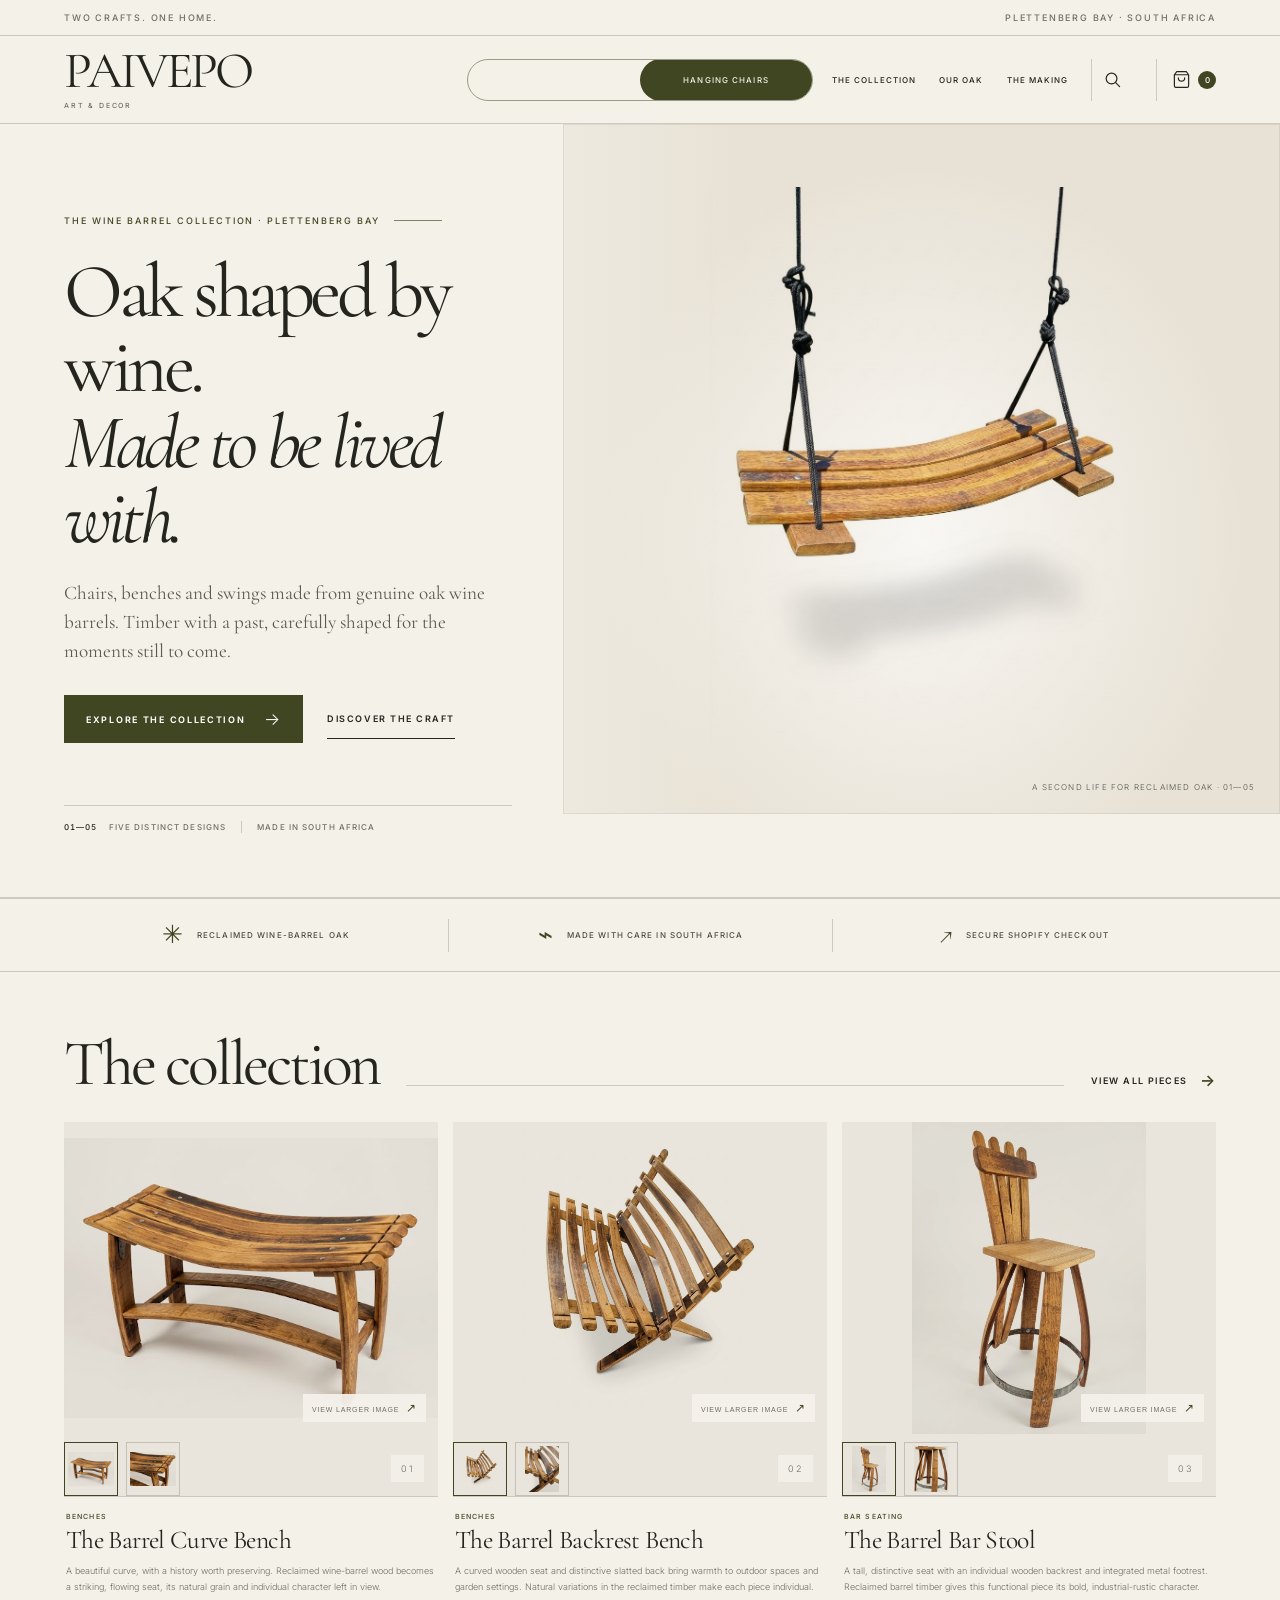
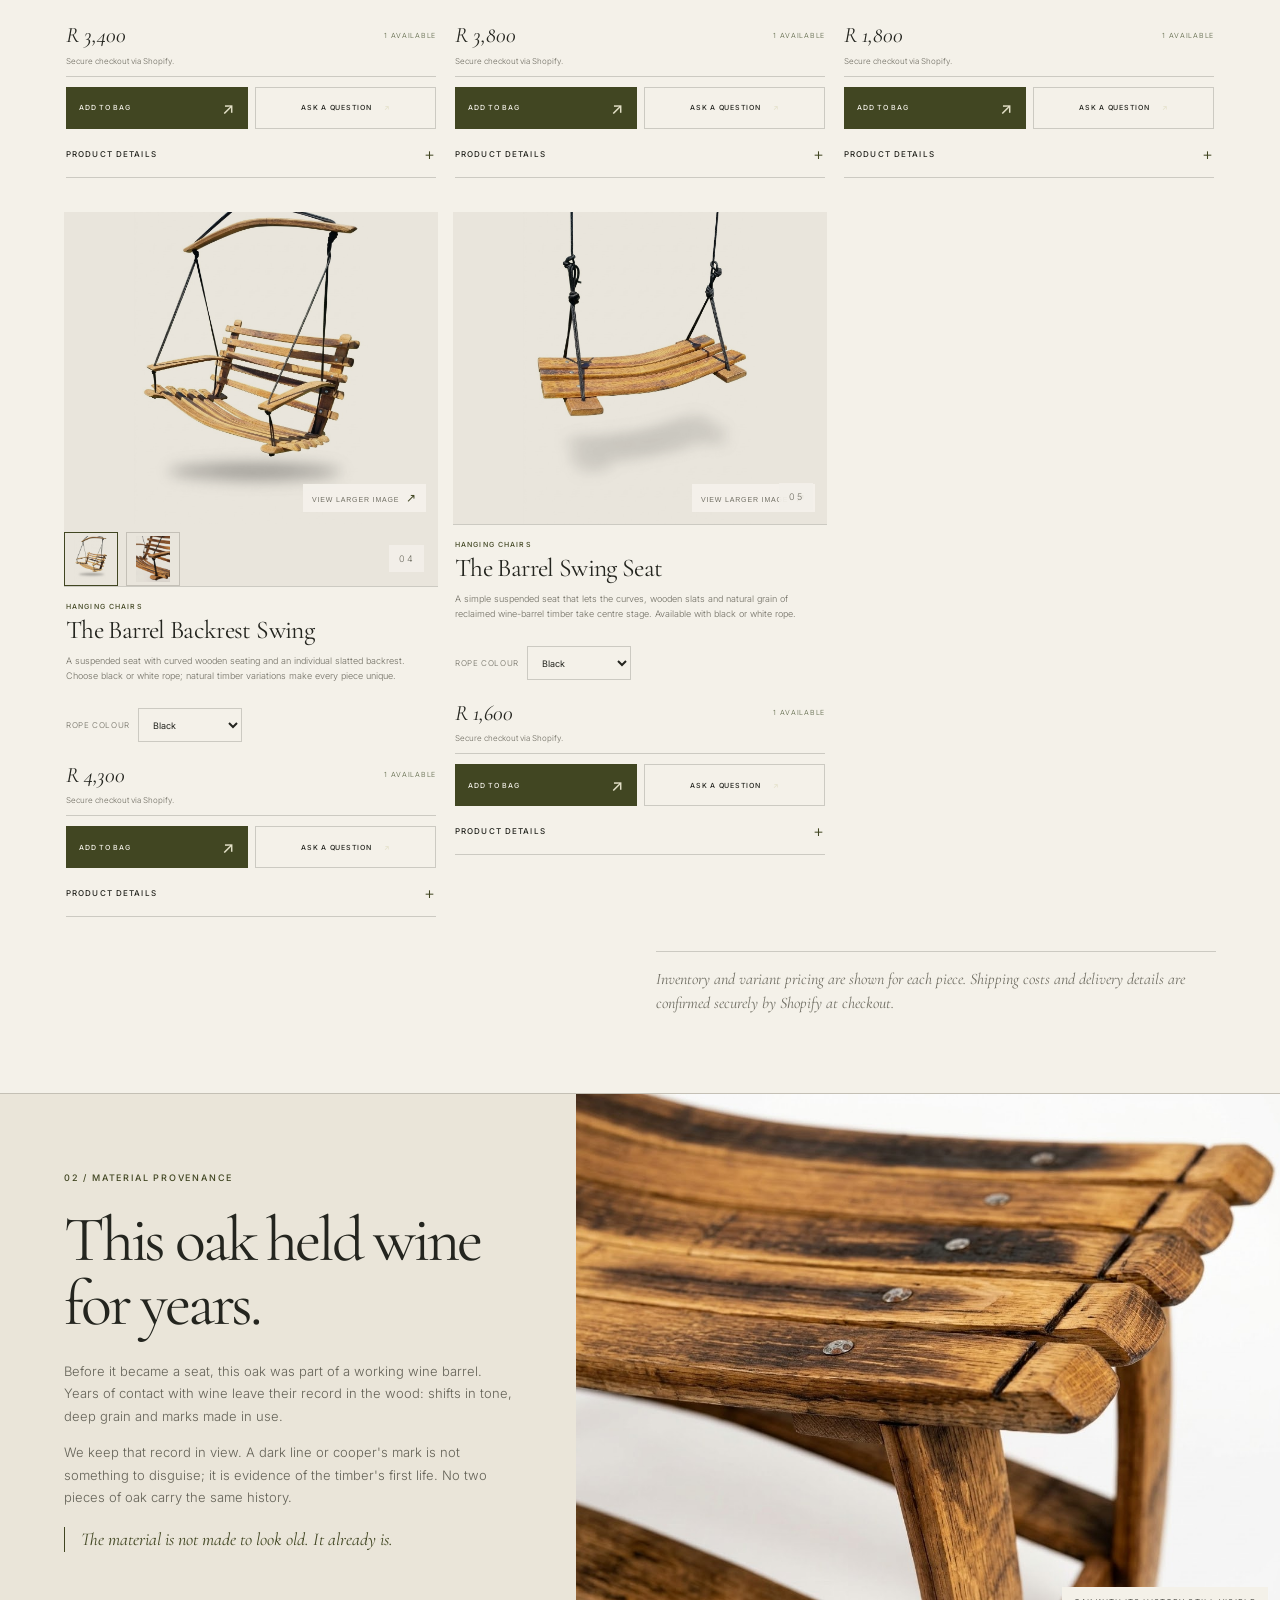
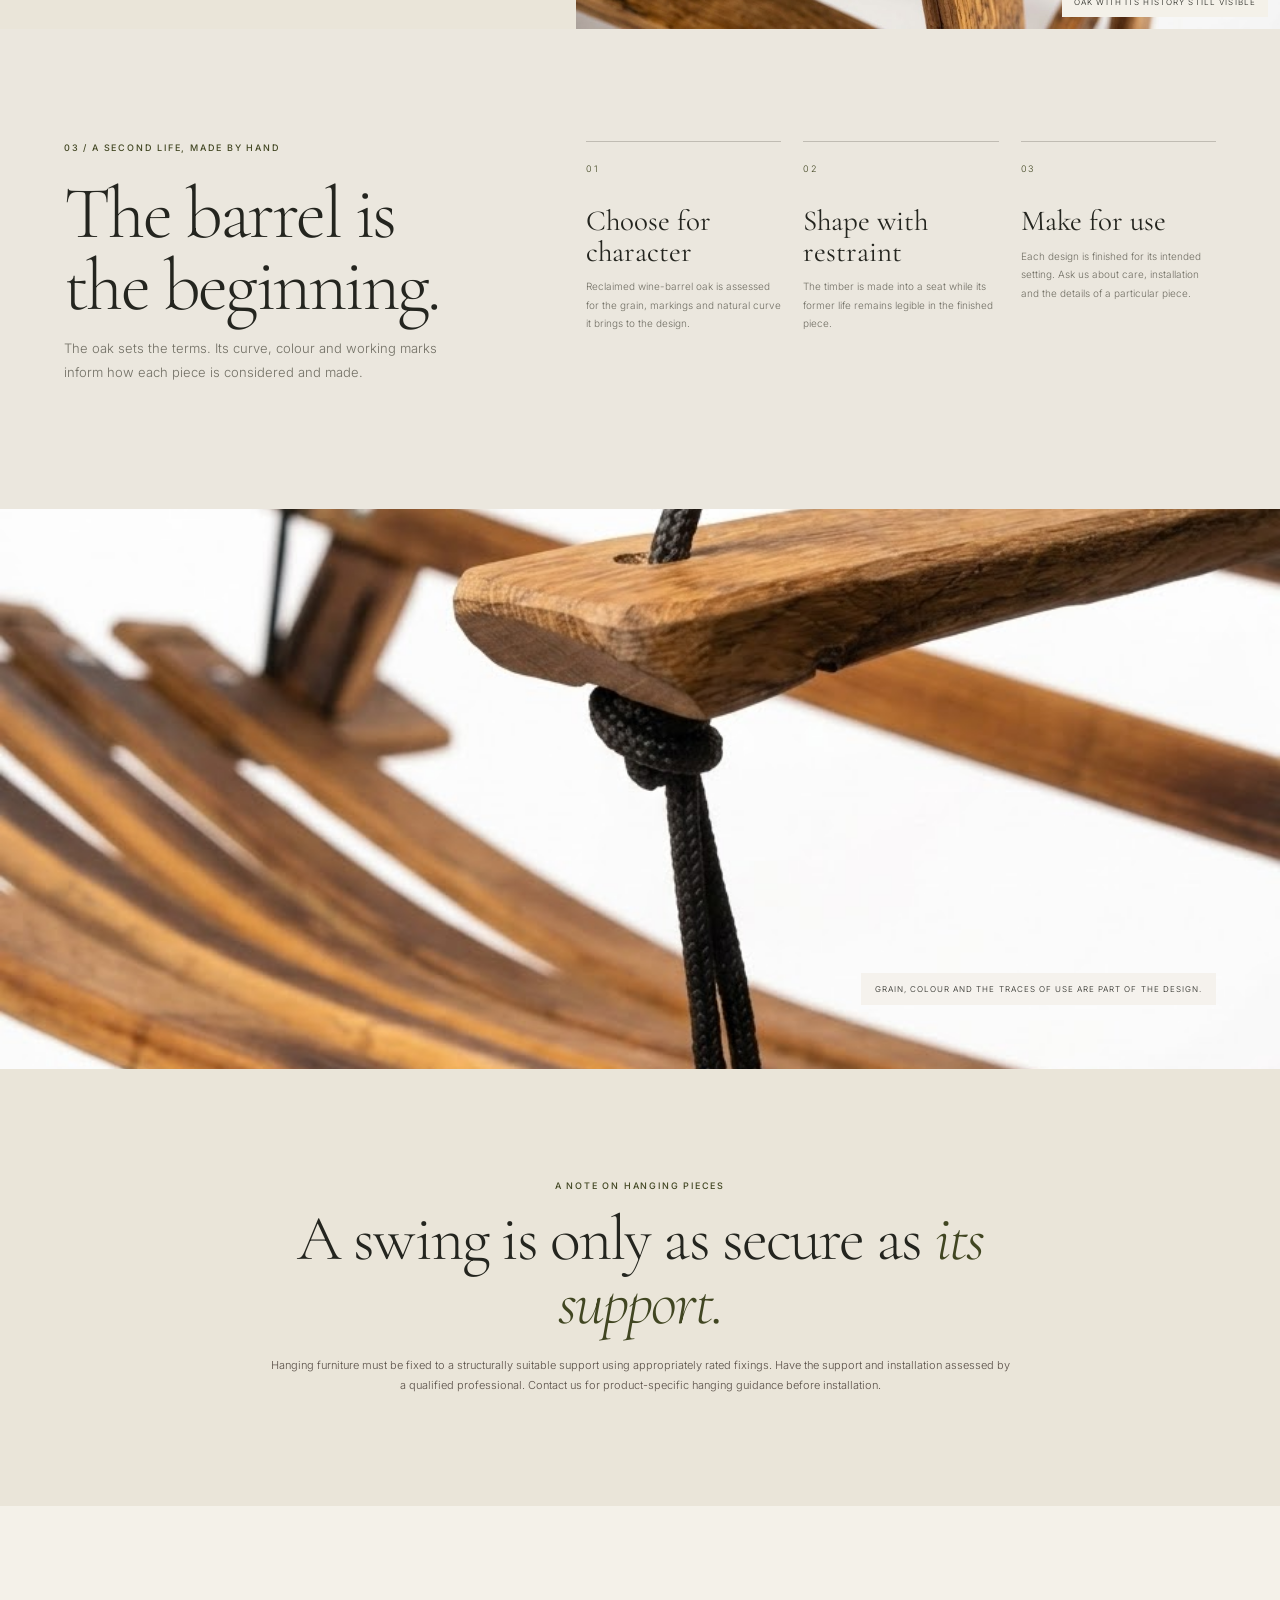
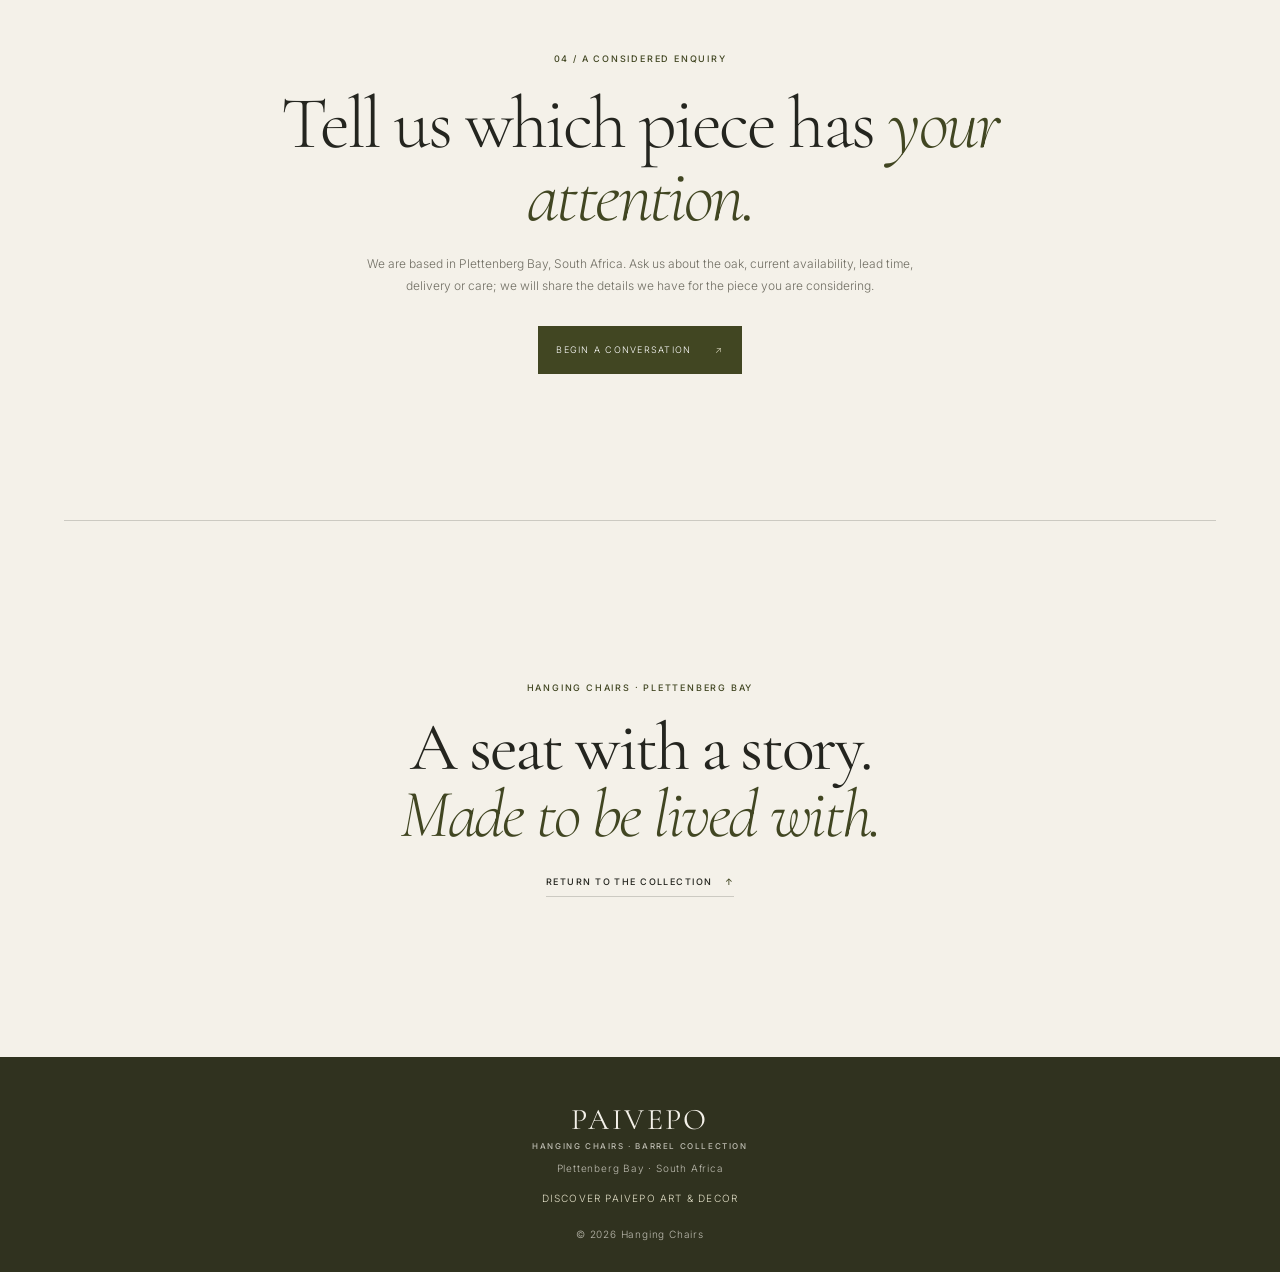
==== commit d3aa9931: "fix: align Hanging Chairs page with approved premium concept" ====
--- a/hangingchairs.html
+++ b/hangingchairs.html
@@ -151,13 +151,13 @@
       rel="stylesheet"
     />
     <link rel="stylesheet" href="/css/brand-bridge.css" />
-    <link rel="stylesheet" href="/css/hangingchairs.css?v=5" />
+    <link rel="stylesheet" href="/css/hangingchairs.css?v=6" />
     <link rel="icon" href="/favicon.ico" />
   </head>
   <body>
     <a class="hc-skip" href="#main-content">Skip to content</a>
 
-        <div class="bb-bar">
+            <div class="bb-bar">
       <span class="bb-bar__note">Two crafts. One home.</span>
       <span class="bb-bar__note">Plettenberg Bay · South Africa</span>
     </div>
@@ -167,7 +167,6 @@
         <span>PAIVEPO</span>
         <span>ART &amp; DECOR</span>
       </a>
-
       <div class="bb-switch" data-side="barrel" role="group"
         aria-label="Switch between Paivepo Art & Decor and Hanging Chairs">
         <span class="bb-switch__ind" aria-hidden="true"></span>
@@ -180,24 +179,33 @@
           <span class="bb-short">Chairs</span>
         </a>
       </div>
-
       <nav class="hc-nav" aria-label="Main navigation">
         <a href="#collection">The collection</a>
         <a href="#provenance">Our oak</a>
         <a href="#making">The making</a>
-        <a class="hc-nav__enquire" href="#enquire">Enquire <span aria-hidden="true">↗</span></a>
+        <button class="hc-search-toggle" id="hc-search-toggle" type="button"
+          aria-controls="hc-search" aria-expanded="false" aria-label="Search the collection">
+          <svg viewBox="0 0 24 24" width="19" height="19" fill="none"
+            stroke="currentColor" stroke-width="1.5" stroke-linecap="round" aria-hidden="true">
+            <circle cx="10.8" cy="10.8" r="6.8"></circle><path d="m16 16 5 5"></path>
+          </svg>
+        </button>
         <button class="hc-cart-toggle" id="hc-cart-toggle" type="button"
-          aria-controls="hc-cart" aria-expanded="false"
-          aria-label="Open shopping bag, 0 items">
-          <svg viewBox="0 0 24 24" width="18" height="18" fill="none"
+          aria-controls="hc-cart" aria-expanded="false" aria-label="Open shopping bag, 0 items">
+          <svg viewBox="0 0 24 24" width="19" height="19" fill="none"
             stroke="currentColor" stroke-width="1.5" stroke-linecap="round"
             stroke-linejoin="round" aria-hidden="true">
             <path d="M6 2 3 6v14a2 2 0 0 0 2 2h14a2 2 0 0 0 2-2V6l-3-4zM3 6h18M16 10a4 4 0 0 1-8 0" />
           </svg>
-          <span>Bag</span>
           <span class="hc-cart-count" id="hc-cart-count" aria-hidden="true">0</span>
         </button>
       </nav>
+      <form class="hc-search" id="hc-search" role="search" hidden>
+        <label class="hc-sr-only" for="hc-search-input">Search the Wine Barrel Collection</label>
+        <input id="hc-search-input" name="q" type="search"
+          placeholder="Search the collection…" autocomplete="off" />
+        <button id="hc-search-close" type="button" aria-label="Close search">×</button>
+      </form>
     </header>
 
     <main id="main-content" class="hc-main">
@@ -206,16 +214,16 @@
           <p class="hc-kicker">The Wine Barrel Collection · Plettenberg Bay</p>
           <h1 id="hc-title">Oak shaped by wine.<br /><em>Made to be lived with.</em></h1>
           <p class="hc-intro">
-            Handcrafted chairs, benches and swings made from reclaimed oak wine
-            barrels. Each piece carries the character of a previous life.
+            Chairs, benches and swings made from genuine oak wine barrels. Timber
+            with a past, carefully shaped for the moments still to come.
           </p>
           <div class="hc-hero__actions">
             <a class="hc-hero__primary" href="#collection">
               Explore the collection <span aria-hidden="true">→</span>
             </a>
-            <a class="hc-hero__secondary" href="#provenance">Discover the oak</a>
+            <a class="hc-hero__secondary" href="#making">Discover the craft</a>
           </div>
-          <p class="hc-hero__edition"><span>01—05</span> Five distinct designs</p>
+          <p class="hc-hero__edition"><span>01—05</span> Five distinct designs <i aria-hidden="true"></i> Made in South Africa</p>
         </div>
         <div class="hc-hero__image">
           <img src="/images/hanging_chair.jpg"
@@ -225,19 +233,10 @@
         </div>
       </section>
 
-      <section class="hc-trust" aria-label="The Hanging Chairs collection">
-        <div class="hc-trust__item">
-          <span class="hc-trust__symbol" aria-hidden="true">01</span>
-          <span><small>Material</small><strong>Reclaimed wine-barrel oak</strong></span>
-        </div>
-        <div class="hc-trust__item">
-          <span class="hc-trust__symbol" aria-hidden="true">02</span>
-          <span><small>Made in</small><strong>Plettenberg Bay, South Africa</strong></span>
-        </div>
-        <div class="hc-trust__item">
-          <span class="hc-trust__symbol" aria-hidden="true">03</span>
-          <span><small>Checkout</small><strong>Secure Shopify checkout</strong></span>
-        </div>
+            <section class="hc-trust" aria-label="The Hanging Chairs collection">
+        <div class="hc-trust__item"><span class="hc-trust__symbol" aria-hidden="true">✳</span><span class="hc-trust__label">Reclaimed wine-barrel oak</span></div>
+        <div class="hc-trust__item"><span class="hc-trust__symbol" aria-hidden="true">⌁</span><span class="hc-trust__label">Made with care in South Africa</span></div>
+        <div class="hc-trust__item"><span class="hc-trust__symbol" aria-hidden="true">↗</span><span class="hc-trust__label">Secure Shopify checkout</span></div>
       </section>
 
       
@@ -248,17 +247,9 @@
         aria-labelledby="collection-title"
       >
         <header class="hc-collection__heading">
-          <div>
-            <p class="hc-kicker">01 / Five designs, shaped by the material</p>
-            <h2 id="collection-title">The <em>collection.</em></h2>
-            <p>
-              A considered range of seats for the table, the garden and the
-              quieter corner. Each barrel yields only a limited number of pieces.
-            </p>
-          </div>
-          <a class="hc-collection__all" href="#hc-products">
-            View all pieces <span aria-hidden="true">→</span>
-          </a>
+          <h2 id="collection-title">The collection</h2>
+          <span class="hc-collection__rule" aria-hidden="true"></span>
+          <a class="hc-collection__all" href="#hc-products">View all pieces <span aria-hidden="true">→</span></a>
         </header>
 
         <div
@@ -266,6 +257,7 @@
           id="hc-products"
           aria-label="Five designs in the Wine Barrel Collection"
         ></div>
+        <p class="hc-no-results" id="hc-no-results" role="status" hidden>No pieces match that search. Try another name or material.</p>
         <p class="hc-collection__footnote">
           Inventory and variant pricing are shown for each piece. Shipping
           costs and delivery details are confirmed securely by Shopify at checkout.
@@ -277,15 +269,6 @@
         id="provenance"
         aria-labelledby="hc-provenance-title"
       >
-        <div class="hc-provenance__image">
-          <img
-            src="/images/bench_zoom.jpg"
-            alt="Close view of oak barrel staves, their grain, dark wine marks and old fastenings"
-            loading="lazy"
-            decoding="async"
-          />
-          <span>Oak with its history still visible</span>
-        </div>
         <div class="hc-provenance__copy">
           <p class="hc-kicker">02 / Material provenance</p>
           <h2 id="hc-provenance-title">This oak held wine for years.</h2>
@@ -302,6 +285,15 @@
           <p class="hc-provenance__note">
             The material is not made to look old. It already is.
           </p>
+        </div>
+        <div class="hc-provenance__image">
+          <img
+            src="/images/bench_zoom.jpg"
+            alt="Close view of oak barrel staves, their grain, dark wine marks and old fastenings"
+            loading="lazy"
+            decoding="async"
+          />
+          <span>Oak with its history still visible</span>
         </div>
       </section>
 
--- a/css/hangingchairs.css
+++ b/css/hangingchairs.css
@@ -3043,3 +3043,185 @@
     border: 1px solid ButtonText;
   }
 }
+
+
+/* Screenshot-match refinement: editorial layout + accessible collection search.
+   Original product photos are retained; no stock or synthetic furniture is used. */
+:root {
+  --side: clamp(22px, 5vw, 76px);
+  --hc-paper: #f4f1e9;
+  --hc-paper-deep: #eae5d9;
+  --hc-ink: #24251f;
+  --hc-muted: #716f64;
+  --hc-accent: #414622;
+  --hc-line: rgba(45, 45, 35, .2);
+  --bb-char: #414622;
+  --bb-tannin: #414622;
+  --bb-brass: #777d4a;
+  --bb-brass-hi: #e2dfc7;
+  --bb-linen: #f4f1e9;
+  --bb-linen-dim: rgba(244, 241, 233, .72);
+}
+body { min-width:320px; overflow-x:clip; background:var(--hc-paper); color:var(--hc-ink); }
+.bb-bar { position:relative; inset:auto; display:flex; min-height:35px; align-items:center; justify-content:space-between; padding-inline:var(--side); border-bottom:1px solid var(--hc-line); background:var(--hc-paper); }
+.bb-bar__note { color:var(--hc-muted); font-size:9px; font-weight:500; letter-spacing:.2em; }
+.hc-masthead { position:relative; top:auto; z-index:8990; display:grid; min-height:88px; grid-template-columns:minmax(185px,1fr) auto minmax(300px,1fr); align-items:center; gap:24px; padding:12px var(--side); border-bottom:1px solid var(--hc-line); background:rgba(244,241,233,.97); }
+.hc-wordmark span:first-child { color:var(--hc-ink); font:400 clamp(37px,4vw,54px)/.88 var(--hc-serif); letter-spacing:-.055em; }
+.hc-wordmark span:last-child { margin-top:3px; color:var(--hc-muted); font-size:7px; letter-spacing:.26em; }
+.bb-switch { height:42px; padding:0; overflow:hidden; border:1px solid rgba(65,70,34,.5); border-radius:999px; background:transparent; }
+.bb-switch__ind { inset:-1px auto -1px -1px; border-radius:999px; }
+.bb-tab { min-width:172px; padding-inline:17px; font-size:8px; letter-spacing:.14em; }
+.bb-tab::before { display:none; }
+.hc-nav { display:flex; min-width:0; align-items:center; justify-content:flex-end; gap:clamp(14px,1.8vw,28px); }
+.hc-nav > a { color:var(--hc-ink); font-size:8px; font-weight:500; letter-spacing:.13em; text-transform:uppercase; white-space:nowrap; }
+.hc-search-toggle,.hc-cart-toggle { display:inline-grid; width:42px; min-width:42px; height:42px; min-height:42px; place-items:center; padding:0; border:0; border-left:1px solid var(--hc-line); border-radius:0; background:transparent; color:var(--hc-ink); cursor:pointer; }
+.hc-cart-toggle { position:relative; display:inline-flex; width:auto; gap:7px; padding-left:15px; }
+.hc-search-toggle:hover,.hc-cart-toggle:hover { border-color:var(--hc-line); background:transparent; color:var(--hc-accent); }
+.hc-search-toggle:focus-visible,.hc-cart-toggle:focus-visible { outline:2px solid var(--hc-accent); outline-offset:3px; }
+.hc-cart-count { width:18px; height:18px; background:var(--hc-accent); color:#fff; font-size:8px; }
+.hc-search { position:absolute; z-index:20; top:calc(100% + 1px); right:var(--side); display:flex; width:min(440px,calc(100vw - 40px)); align-items:center; gap:10px; padding:12px; border:1px solid var(--hc-line); background:var(--hc-paper); box-shadow:0 18px 44px rgba(28,27,20,.13); }
+.hc-search[hidden],.hc-no-results[hidden] { display:none !important; }
+.hc-search input { width:100%; min-width:0; min-height:42px; padding:0 12px; border:1px solid var(--hc-line); border-radius:0; background:#fffefa; color:var(--hc-ink); font:400 13px/1.4 var(--hc-sans); }
+.hc-search input:focus-visible { outline:2px solid var(--hc-accent); outline-offset:2px; }
+.hc-search button { width:38px; height:38px; flex:0 0 38px; border:1px solid var(--hc-line); color:var(--hc-ink); cursor:pointer; font-size:22px; }
+.hc-sr-only { position:absolute; width:1px; height:1px; padding:0; margin:-1px; overflow:hidden; clip:rect(0,0,0,0); white-space:nowrap; border:0; }
+.hc-main { padding-top:0; }
+.hc-hero { display:grid; width:100%; max-width:none; min-height:565px; grid-template-columns:minmax(420px,.88fr) minmax(0,1.12fr); align-items:stretch; gap:0; margin:0; padding:0; border-bottom:1px solid var(--hc-line); background:var(--hc-paper); }
+.hc-hero__content { display:flex; max-width:none; flex-direction:column; align-items:flex-start; justify-content:center; padding:clamp(54px,7vw,104px) 4vw clamp(42px,5vw,70px) var(--side); }
+.hc-hero__content .hc-kicker { display:inline-flex; align-items:center; gap:14px; margin:0; color:var(--hc-accent); font-size:9px; letter-spacing:.22em; line-height:1.5; text-transform:uppercase; }
+.hc-hero__content .hc-kicker::after { width:48px; height:1px; background:var(--hc-accent); content:""; opacity:.65; }
+.hc-hero h1 { max-width:670px; margin:27px 0 24px; color:var(--hc-ink); font:400 clamp(54px,6vw,87px)/.98 var(--hc-serif); letter-spacing:-.058em; }
+.hc-hero h1 em { color:var(--hc-ink); font-weight:400; }
+.hc-intro { max-width:435px; margin:0; color:#5c5b52; font:400 clamp(18px,1.5vw,21px)/1.5 var(--hc-serif); }
+.hc-hero__actions { display:flex; flex-wrap:wrap; align-items:center; gap:24px; margin-top:30px; }
+.hc-hero__primary { min-height:48px; gap:18px; padding-inline:22px; background:var(--hc-accent); color:#fff; font-size:9px; font-weight:650; letter-spacing:.19em; }
+.hc-hero__primary:hover { background:#30351b; }
+.hc-hero__secondary { min-height:40px; padding:10px 0; border-bottom:1px solid var(--hc-ink); color:var(--hc-ink); font-size:9px; letter-spacing:.17em; }
+.hc-hero__edition { display:flex; width:100%; max-width:490px; align-items:center; gap:11px; margin:62px 0 0; padding-top:15px; border-top:1px solid var(--hc-line); color:var(--hc-muted); font-size:8px; letter-spacing:.14em; text-transform:uppercase; }
+.hc-hero__edition span { color:var(--hc-ink); }
+.hc-hero__edition i { width:1px; height:12px; margin-inline:4px; background:var(--hc-line); }
+.hc-hero__image { position:relative; display:grid; min-width:0; min-height:565px; max-height:690px; overflow:hidden; place-items:center; padding:clamp(18px,3vw,44px); background:radial-gradient(ellipse at 50% 60%,rgba(255,255,255,.72),rgba(232,226,214,.25) 63%),#e8e2d6; }
+.hc-hero__image::before { position:absolute; inset:0; background:linear-gradient(90deg,rgba(244,241,233,.48),transparent 24%); content:""; pointer-events:none; }
+.hc-hero__image img { position:relative; display:block; width:100%; height:100%; max-height:565px; object-fit:contain; object-position:center; mix-blend-mode:multiply; }
+.hc-hero__image-note { position:absolute; right:25px; bottom:22px; padding:0; background:transparent; color:rgba(36,37,31,.75); font-size:8px; letter-spacing:.15em; }
+.hc-trust { display:grid; min-height:74px; grid-template-columns:repeat(3,minmax(0,1fr)); align-items:center; padding:16px var(--side); border-bottom:1px solid var(--hc-line); background:var(--hc-paper); }
+.hc-trust__item { display:flex; min-width:0; align-items:center; justify-content:center; gap:13px; padding:4px 14px; text-align:center; }
+.hc-trust__item + .hc-trust__item { border-left:1px solid var(--hc-line); }
+.hc-trust__symbol { color:var(--hc-accent); font:400 25px/1 var(--hc-serif); }
+.hc-trust__label { color:#4d4d42; font-size:8px; font-weight:500; letter-spacing:.14em; line-height:1.5; text-transform:uppercase; }
+.hc-collection { width:100%; max-width:none; margin:0; padding:62px var(--side) 78px; border-top:0; }
+.hc-collection__heading { display:flex; max-width:none; align-items:end; gap:27px; margin:0 0 27px; text-align:left; }
+.hc-collection__heading h2 { margin:0; color:var(--hc-ink); font:400 clamp(44px,5vw,65px)/.95 var(--hc-serif); letter-spacing:-.05em; white-space:nowrap; }
+.hc-collection__rule { height:1px; flex:1; margin-bottom:9px; background:var(--hc-line); }
+.hc-collection__all { flex:0 0 auto; gap:12px; margin-bottom:5px; padding:0; border:0; color:var(--hc-ink); font-size:9px; letter-spacing:.16em; white-space:nowrap; }
+.hc-collection__all span { color:var(--hc-accent); font-size:16px; }
+.hc-collection__all:hover { color:var(--hc-accent); }
+.hc-product-grid { display:grid; grid-template-columns:repeat(3,minmax(0,1fr)); align-items:start; gap:34px 15px; }
+.hc-product,.hc-product:nth-child(4),.hc-product:nth-child(5),.hc-product:last-child:nth-child(odd) { width:auto; grid-column:auto; justify-self:stretch; }
+.hc-product[hidden] { display:none !important; }
+.hc-product__visual { margin-bottom:0; background:#e9e5dc; }
+.hc-product__image { aspect-ratio:1.2; background:#e9e5dc; }
+.hc-product__image img { object-fit:contain; mix-blend-mode:multiply; }
+.hc-product__zoom-hint { right:12px; bottom:12px; left:auto; padding:7px 9px; font-size:7px; }
+.hc-product__thumbs { margin-top:8px; }
+.hc-product__thumb { width:54px; }
+.hc-product__copy { padding:15px 2px 0; border-top:1px solid var(--hc-line); }
+.hc-product__category { margin-bottom:6px; font-size:7px; letter-spacing:.16em; }
+.hc-product__copy h3 { font-size:clamp(22px,2vw,29px); line-height:1.03; }
+.hc-product__description { min-height:4.8em; margin:10px 0 12px; font-size:9px; line-height:1.7; }
+.hc-product__variant-label { display:flex; flex-wrap:wrap; gap:8px; font-size:8px; }
+.hc-product__variant { min-height:34px; padding-block:6px; font-size:9px; }
+.hc-product__purchase { margin:4px 0 11px; }
+.hc-product__price { font-size:22px; }
+.hc-product__stock { font-size:7px; }
+.hc-product__availability { min-height:1.4em; margin:-5px 0 9px; font-size:8px; }
+.hc-product__actions { display:flex; flex-wrap:wrap; gap:7px; padding:10px 0 0; border-top:1px solid var(--hc-line); }
+.hc-product__add,.hc-product__enquire { min-height:42px; flex:1 1 130px; padding-inline:12px; font-size:7px; letter-spacing:.11em; }
+.hc-product__details summary { padding-block:13px; font-size:8px; }
+.hc-no-results { padding:30px 0; color:var(--hc-muted); font:italic 400 20px/1.5 var(--hc-serif); }
+.hc-collection__footnote { max-width:560px; margin:34px 0 0 auto; padding-top:15px; border-top:1px solid var(--hc-line); color:var(--hc-muted); font:italic 400 16px/1.5 var(--hc-serif); }
+.hc-provenance { display:grid; width:100%; max-width:none; grid-template-columns:minmax(0,.9fr) minmax(0,1.1fr); align-items:stretch; gap:0; margin:0; padding:0; background:var(--hc-paper-deep); }
+.hc-provenance__copy { max-width:none; align-self:center; padding:clamp(48px,6vw,82px) var(--side); }
+.hc-provenance h2 { max-width:500px; margin:19px 0; color:var(--hc-ink); font:400 clamp(42px,5vw,64px)/1 var(--hc-serif); letter-spacing:-.05em; }
+.hc-provenance__copy > p:not(.hc-kicker,.hc-provenance__note) { max-width:460px; color:#646257; font-size:13px; line-height:1.75; }
+.hc-provenance__note { margin-top:18px; font-size:18px; }
+.hc-provenance__image { min-height:430px; height:100%; background:#e3ddd1; }
+.hc-provenance__image img { display:block; width:100%; height:100%; min-height:430px; object-fit:cover; }
+.hc-making { grid-template-columns:minmax(0,.8fr) minmax(0,1.2fr); gap:clamp(36px,8vw,112px); padding:clamp(68px,9vw,112px) var(--side); background:#ebe7de; }
+.hc-making__intro > p:last-child { color:var(--hc-muted); font-size:13px; }
+.hc-making__steps { grid-template-columns:repeat(3,minmax(0,1fr)); gap:22px; }
+.hc-image-break { height:clamp(300px,44vw,560px); background:#e3ddd1; }
+.hc-image-break img { object-fit:cover; }
+.hc-safety { background:var(--hc-paper-deep); }
+.hc-footer { background:#30321f; }
+.hc-provenance,.hc-collection,.hc-making,.hc-enquire,.hc-safety { scroll-margin-top:112px; }
+
+@media (max-width:1120px) {
+  .hc-masthead { grid-template-columns:1fr auto; gap:14px 20px; }
+  .hc-wordmark { grid-column:1; grid-row:1; }
+  .bb-switch { grid-column:2; grid-row:1; justify-self:end; }
+  .hc-nav { grid-column:1 / -1; grid-row:2; width:100%; justify-content:flex-end; padding-top:8px; border-top:1px solid var(--hc-line); }
+  .hc-hero { min-height:500px; grid-template-columns:minmax(360px,.95fr) minmax(0,1.05fr); }
+  .hc-hero__image { min-height:500px; }
+}
+@media (max-width:760px) {
+  :root { --side:24px; }
+  .bb-bar { min-height:30px; justify-content:center; }
+  .bb-bar__note:last-child { display:none; }
+  .hc-masthead { grid-template-columns:1fr auto; row-gap:12px; padding:14px var(--side); }
+  .hc-wordmark span:first-child { font-size:39px; }
+  .bb-switch { height:38px; }
+  .bb-tab { min-width:0; padding-inline:12px; font-size:7px; letter-spacing:.08em; }
+  .hc-nav { grid-row:2; justify-content:space-between; gap:8px; padding-top:9px; }
+  .hc-nav > a { font-size:7px; letter-spacing:.07em; }
+  .hc-search-toggle,.hc-cart-toggle { width:34px; min-width:34px; height:36px; min-height:36px; }
+  .hc-cart-toggle { padding-left:8px; }
+  .hc-hero { min-height:0; grid-template-columns:1fr; }
+  .hc-hero__content { order:1; padding:52px var(--side) 36px; }
+  .hc-hero h1 { font-size:clamp(52px,12vw,76px); }
+  .hc-intro { max-width:530px; font-size:18px; }
+  .hc-hero__edition { margin-top:36px; font-size:7px; }
+  .hc-hero__image { min-height:0; height:min(90vw,420px); padding:14px; order:2; }
+  .hc-hero__image img { max-height:100%; }
+  .hc-trust { grid-template-columns:1fr; gap:12px; padding:17px var(--side); }
+  .hc-trust__item { justify-content:flex-start; padding:3px 0; text-align:left; }
+  .hc-trust__item + .hc-trust__item { border:0; }
+  .hc-collection { padding:48px var(--side) 56px; }
+  .hc-collection__heading { gap:12px; }
+  .hc-collection__heading h2 { font-size:48px; }
+  .hc-product-grid { grid-template-columns:repeat(2,minmax(0,1fr)); gap:30px 14px; }
+  .hc-product__image { aspect-ratio:.95; }
+  .hc-product__description { min-height:0; }
+  .hc-provenance { grid-template-columns:1fr; }
+  .hc-provenance__copy { order:1; padding:52px var(--side); }
+  .hc-provenance__image { min-height:285px; height:285px; order:2; }
+  .hc-provenance__image img { min-height:285px; }
+  .hc-making { grid-template-columns:1fr; gap:34px; }
+  .hc-making__steps { grid-template-columns:1fr; gap:26px; }
+  .hc-safety,.hc-enquire { padding-inline:var(--side); }
+}
+@media (max-width:520px) {
+  :root { --side:20px; }
+  .hc-masthead { gap:10px; padding-inline:var(--side); }
+  .hc-wordmark span:first-child { font-size:33px; }
+  .bb-tab { padding-inline:9px; font-size:6px; }
+  .hc-nav { gap:7px; }
+  .hc-nav > a { font-size:6px; letter-spacing:.05em; }
+  .hc-search-toggle,.hc-cart-toggle { width:31px; min-width:31px; }
+  .hc-hero__content { padding-top:42px; }
+  .hc-hero h1 { font-size:clamp(47px,12.8vw,62px); }
+  .hc-hero__actions { align-items:stretch; flex-direction:column; gap:10px; }
+  .hc-hero__primary { width:100%; justify-content:space-between; }
+  .hc-hero__edition { flex-wrap:wrap; gap:8px; }
+  .hc-collection__heading { flex-wrap:wrap; }
+  .hc-collection__heading h2 { white-space:normal; }
+  .hc-collection__all { margin:0 0 0 auto; }
+  .hc-product-grid { grid-template-columns:1fr; }
+  .hc-product__image { aspect-ratio:1.15; }
+  .hc-product__actions { flex-direction:row; }
+  .hc-product__add,.hc-product__enquire { flex-basis:50%; width:auto; }
+  .hc-search { right:var(--side); width:calc(100vw - var(--side) * 2); }
+}
+@media (prefers-reduced-motion:reduce) {
+  .hc-product__image img,.hc-hero__primary { transition:none; }
+}
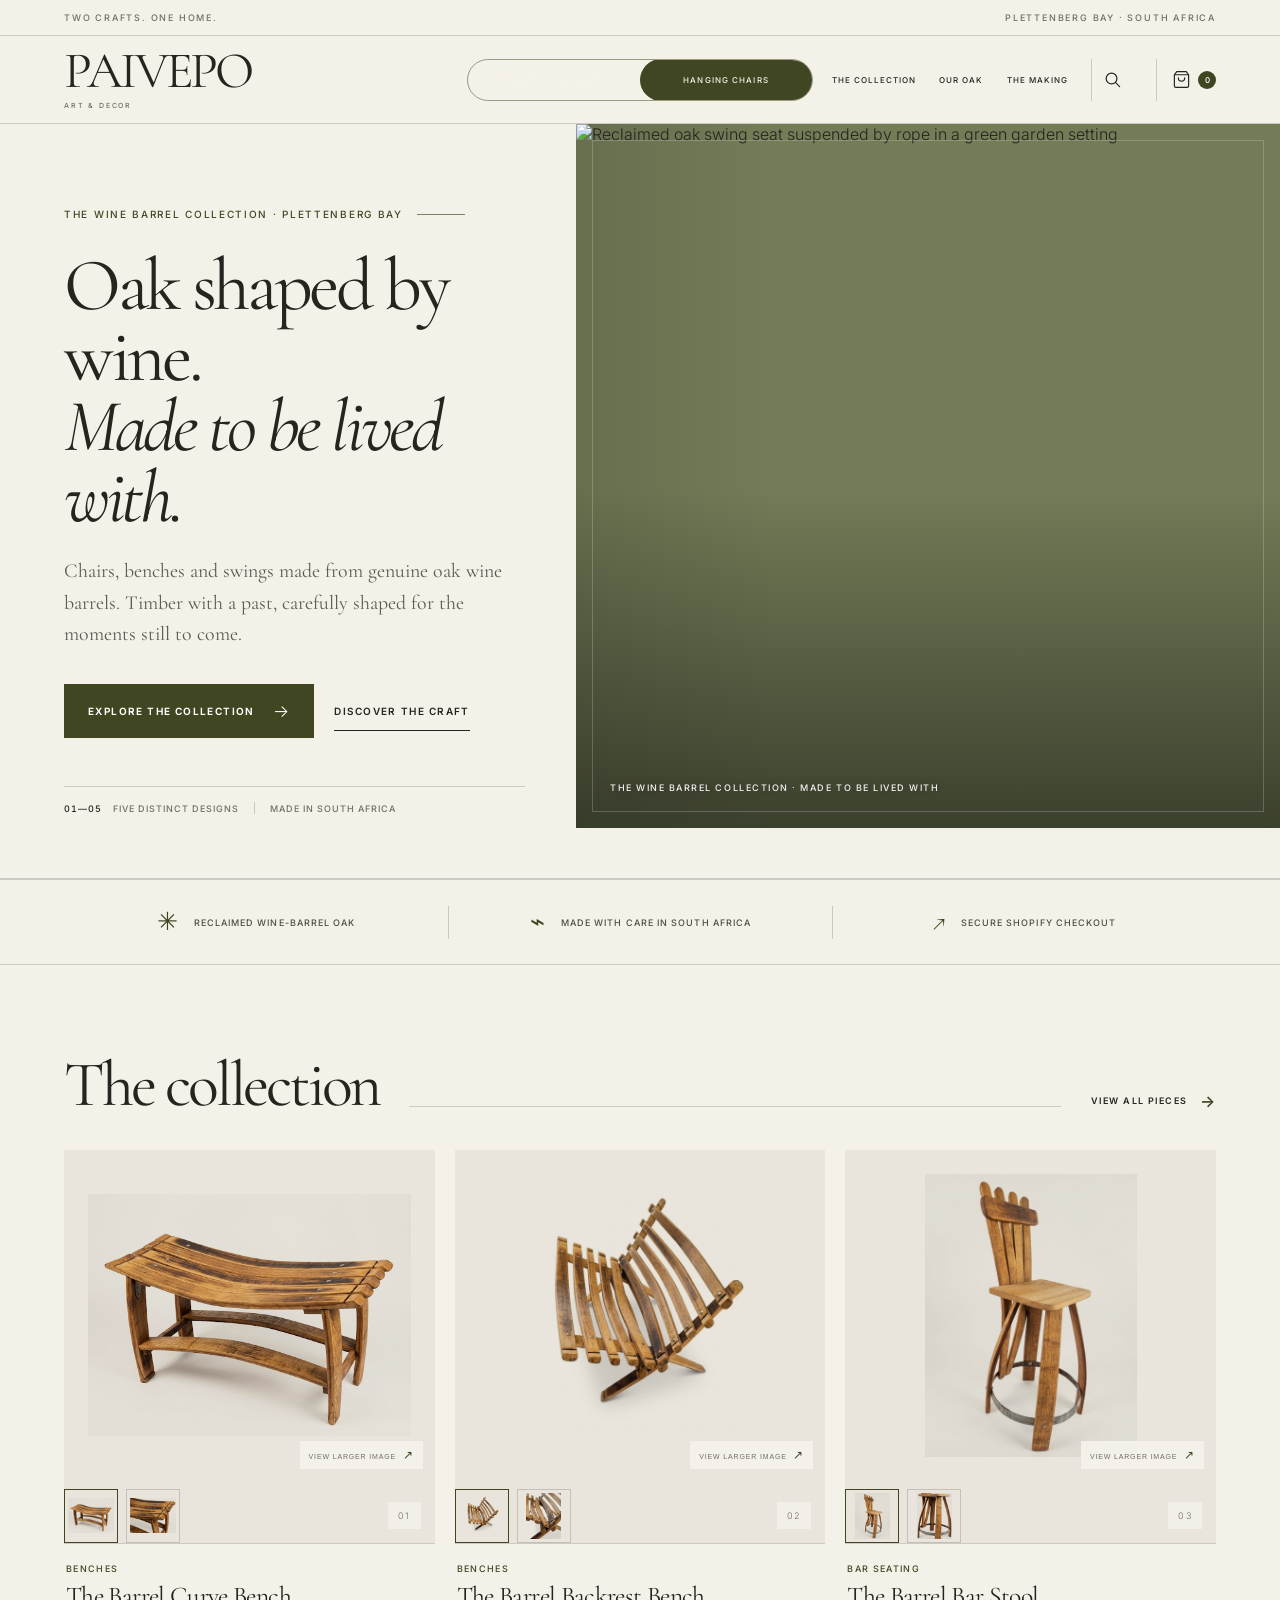
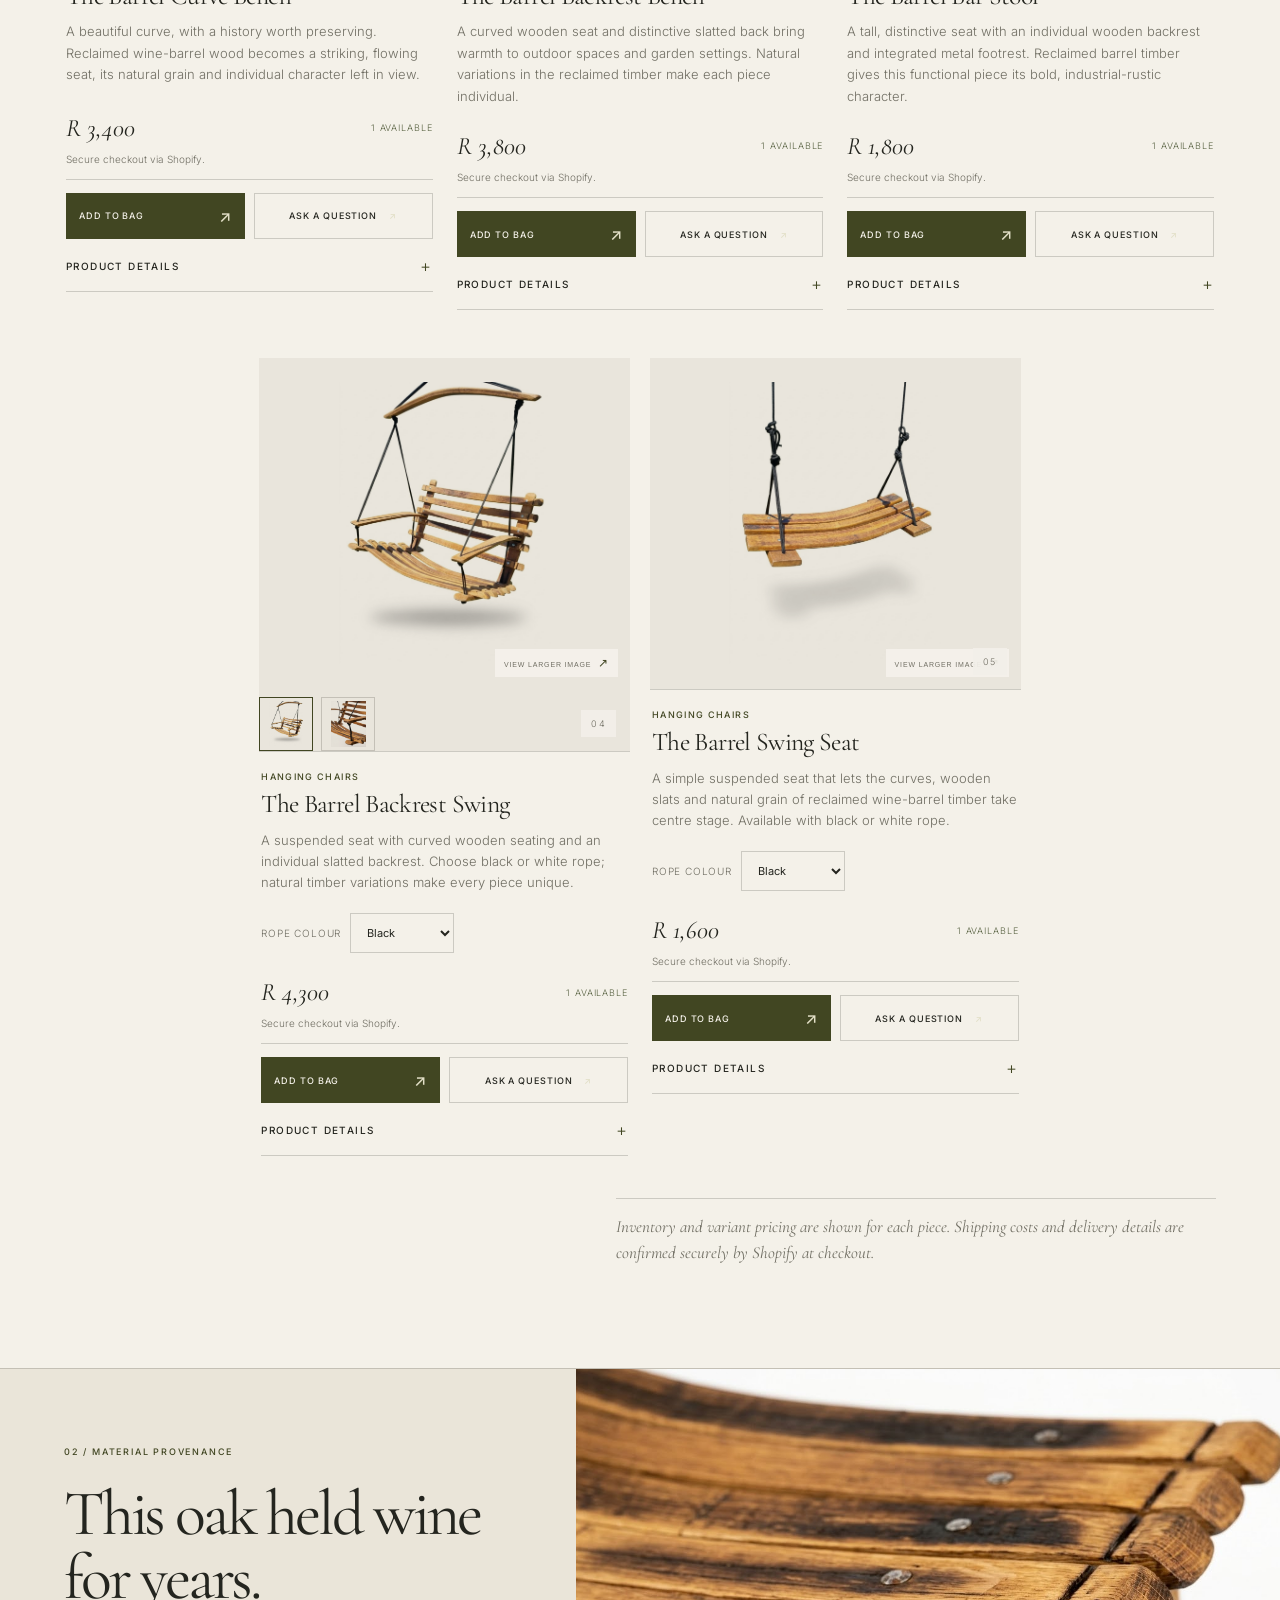
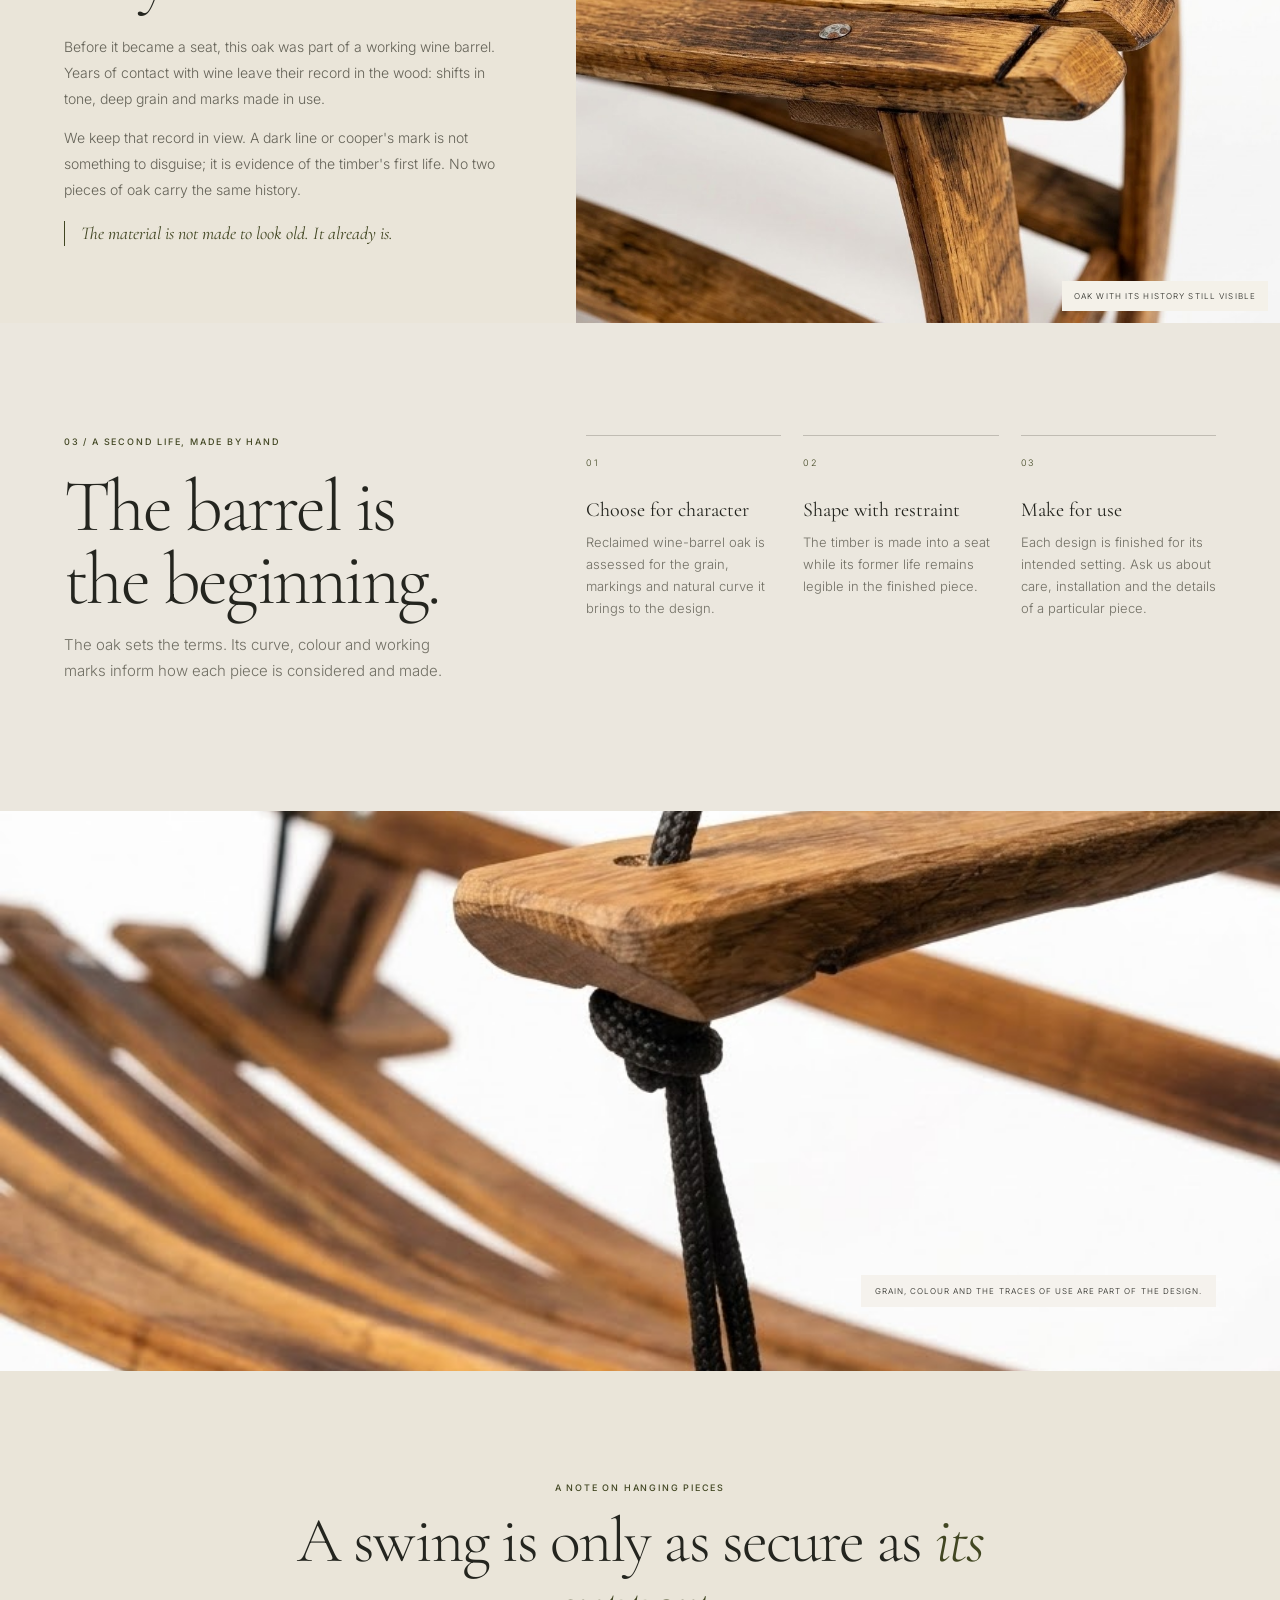
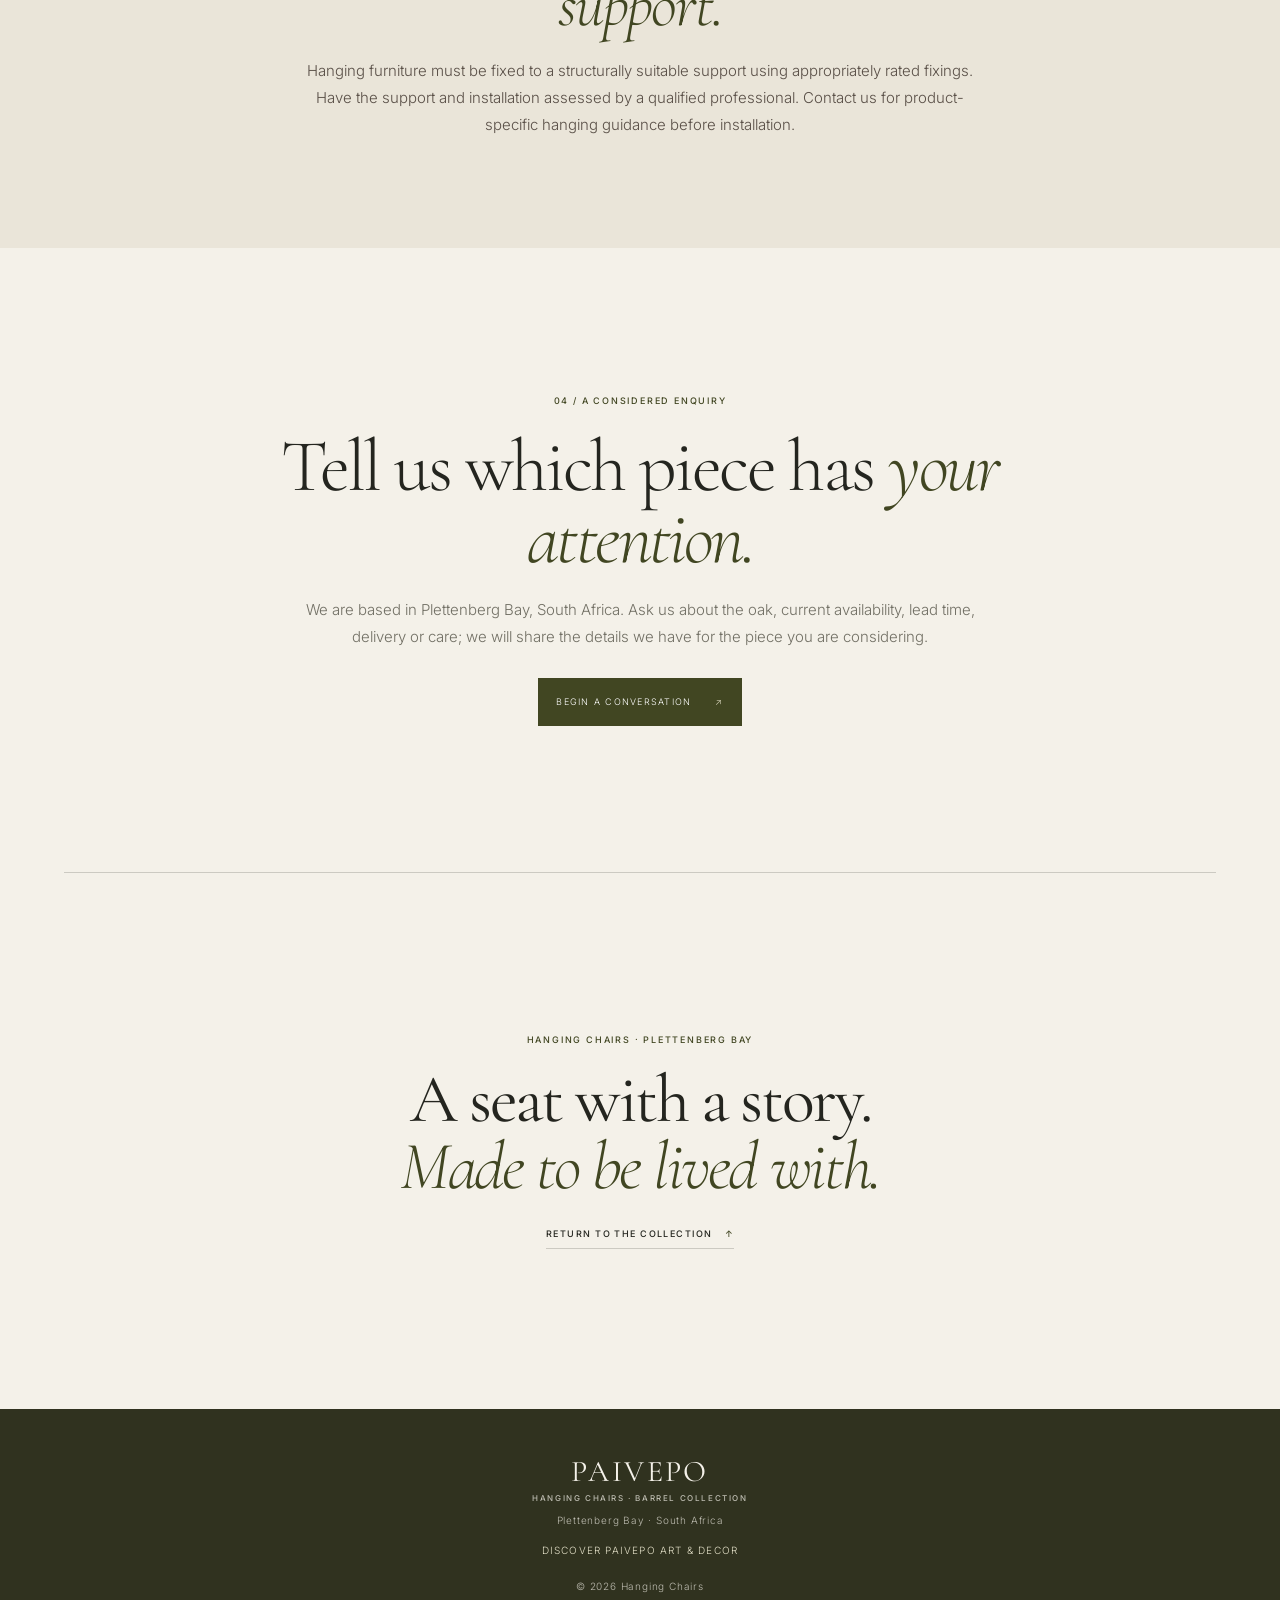
==== commit 09f9ab06: "feat: elevate Hanging Chairs storefront and hero" ====
--- a/hangingchairs.html
+++ b/hangingchairs.html
@@ -3,35 +3,35 @@
   <head>
     <meta charset="UTF-8" />
     <meta name="viewport" content="width=device-width, initial-scale=1" />
-    <title>Hanging Chairs by Paivepo | Reclaimed Wine-Barrel Oak Furniture</title>
+    <title>Wine Barrel Furniture &amp; Hanging Swings | Paivepo</title>
     <meta
       name="description"
-      content="Explore Paivepo’s Wine Barrel Collection: distinctive benches, bar stools and hanging swings made from reclaimed oak in Plettenberg Bay. Shop securely online."
+      content="Explore reclaimed oak benches, bar stools and hanging swings in Paivepo’s Wine Barrel Collection. Thoughtful furniture with a past, made in Plettenberg Bay, South Africa."
     />
     <link rel="canonical" href="https://paivepo.co.za/hangingchairs" />
     <meta property="og:type" content="website" />
-    <meta property="og:title" content="Hanging Chairs by Paivepo | The Wine Barrel Collection" />
+    <meta property="og:title" content="Wine Barrel Furniture &amp; Hanging Swings | Paivepo" />
     <meta
       property="og:description"
-      content="Five distinctive designs shaped from reclaimed wine-barrel oak in Plettenberg Bay, South Africa. Explore the collection and shop securely online."
+      content="Discover distinctive benches, bar stools and hanging swings made from reclaimed wine-barrel oak in Plettenberg Bay, South Africa."
     />
     <meta
       property="og:image"
-      content="https://paivepo.co.za/images/hanging_chair.jpg"
+      content="https://paivepo.co.za/images/furniture-swing-chair.webp"
     />
     <meta property="og:site_name" content="Paivepo Art & Decor" />
     <meta name="theme-color" content="#f5f2eb" />
     <meta property="og:url" content="https://paivepo.co.za/hangingchairs" />
     <meta property="og:locale" content="en_ZA" />
     <meta name="twitter:card" content="summary_large_image" />
-    <meta name="twitter:title" content="Hanging Chairs by Paivepo | The Wine Barrel Collection" />
-    <meta name="twitter:description" content="Five distinctive designs shaped from reclaimed wine-barrel oak in Plettenberg Bay, South Africa." />
+    <meta name="twitter:title" content="Wine Barrel Furniture &amp; Hanging Swings | Paivepo" />
+    <meta name="twitter:description" content="Discover reclaimed oak benches, bar stools and hanging swings from Paivepo in Plettenberg Bay, South Africa." />
     <meta name="twitter:image" content="https://paivepo.co.za/images/hanging_chair.jpg" />
     <script type="application/ld+json">
       {
         "@context": "https://schema.org",
         "@type": "ItemList",
-        "name": "Hanging Chairs Wine Barrel Collection",
+        "name": "Paivepo Wine Barrel Furniture Collection",
         "itemListElement": [
           {
             "@type": "ListItem",
@@ -143,7 +143,7 @@
         ]
       }
     </script>
-    <link rel="preload" as="image" href="/images/hanging_chair.jpg" fetchpriority="high" />
+    <link rel="preload" as="image" href="/images/furniture-swing-chair.webp" fetchpriority="high" />
     <link rel="preconnect" href="https://fonts.googleapis.com" />
     <link rel="preconnect" href="https://fonts.gstatic.com" crossorigin />
     <link
@@ -151,7 +151,7 @@
       rel="stylesheet"
     />
     <link rel="stylesheet" href="/css/brand-bridge.css" />
-    <link rel="stylesheet" href="/css/hangingchairs.css?v=6" />
+    <link rel="stylesheet" href="/css/hangingchairs.css?v=7" />
     <link rel="icon" href="/favicon.ico" />
   </head>
   <body>
@@ -226,10 +226,14 @@
           <p class="hc-hero__edition"><span>01—05</span> Five distinct designs <i aria-hidden="true"></i> Made in South Africa</p>
         </div>
         <div class="hc-hero__image">
-          <img src="/images/hanging_chair.jpg"
-            alt="Hanging swing seat made from reclaimed oak wine-barrel staves"
-            width="896" height="1195" fetchpriority="high" decoding="async" />
-          <span class="hc-hero__image-note">A second life for reclaimed oak · 01—05</span>
+          <img
+            src="/images/furniture-swing-chair.webp"
+            alt="Reclaimed oak swing seat suspended by rope in a green garden setting"
+            fetchpriority="high"
+            loading="eager"
+            decoding="async"
+          />
+          <span class="hc-hero__image-note">The Wine Barrel Collection <span aria-hidden="true">·</span> Made to be lived with</span>
         </div>
       </section>
 
@@ -461,6 +465,6 @@
       </figure>
     </dialog>
 
-    <script type="module" src="/js/hangingchairs.js?v=3"></script>
+    <script type="module" src="/js/hangingchairs.js?v=4"></script>
   </body>
 </html>
--- a/css/hangingchairs.css
+++ b/css/hangingchairs.css
@@ -3225,3 +3225,487 @@
 @media (prefers-reduced-motion:reduce) {
   .hc-product__image img,.hc-hero__primary { transition:none; }
 }
+
+
+/* World-class refinement: stronger art direction, balanced catalogue and legible detail. */
+.hc-hero {
+  min-height: clamp(600px, 55vw, 740px);
+  grid-template-columns: minmax(0, 0.9fr) minmax(0, 1.1fr);
+}
+
+.hc-hero__content {
+  padding: clamp(54px, 6.5vw, 96px) clamp(34px, 4vw, 64px) clamp(46px, 5vw, 72px) var(--side);
+}
+
+.hc-hero__content .hc-kicker {
+  font-size: 10px;
+  letter-spacing: 0.17em;
+}
+
+.hc-hero h1 {
+  max-width: 620px;
+  margin-block: 28px 24px;
+  font-size: clamp(58px, 5.8vw, 88px);
+  line-height: 0.95;
+  letter-spacing: -0.045em;
+}
+
+.hc-intro {
+  max-width: 450px;
+  font-size: clamp(18px, 1.55vw, 22px);
+  line-height: 1.58;
+}
+
+.hc-hero__actions {
+  gap: 20px;
+  margin-top: 34px;
+}
+
+.hc-hero__primary {
+  min-height: 54px;
+  padding-inline: 24px;
+  font-size: 10px;
+  letter-spacing: 0.14em;
+}
+
+.hc-hero__secondary {
+  font-size: 10px;
+  letter-spacing: 0.13em;
+}
+
+.hc-hero__edition {
+  max-width: 520px;
+  margin-top: 48px;
+  font-size: 9px;
+  letter-spacing: 0.11em;
+}
+
+.hc-hero__image {
+  height: clamp(600px, 55vw, 740px);
+  min-height: 0;
+  max-height: none;
+  padding: 0;
+  background: #737b57;
+}
+
+.hc-hero__image::before {
+  inset: 0;
+  background:
+    linear-gradient(180deg, rgba(20, 22, 16, 0) 52%, rgba(20, 22, 16, 0.58) 100%),
+    linear-gradient(90deg, rgba(20, 22, 16, 0.12), transparent 28%);
+}
+
+.hc-hero__image::after {
+  inset: 16px;
+  border: 1px solid rgba(255, 255, 255, 0.2);
+}
+
+.hc-hero__image img {
+  width: 100%;
+  height: 100%;
+  max-height: none;
+  object-fit: cover;
+  object-position: center 60%;
+  mix-blend-mode: normal;
+}
+
+.hc-hero__image-note {
+  right: auto;
+  bottom: 34px;
+  left: 34px;
+  color: rgba(255, 255, 255, 0.94);
+  font-size: 9px;
+  font-weight: 500;
+  letter-spacing: 0.17em;
+  line-height: 1.5;
+  text-transform: uppercase;
+  text-shadow: 0 1px 12px rgba(0, 0, 0, 0.32);
+}
+
+.hc-trust {
+  min-height: 86px;
+  padding-block: 18px;
+}
+
+.hc-trust__item {
+  gap: 15px;
+}
+
+.hc-trust__label {
+  font-size: 9px;
+  letter-spacing: 0.12em;
+}
+
+.hc-collection {
+  padding-block: clamp(62px, 7vw, 92px) clamp(68px, 8vw, 104px);
+}
+
+.hc-collection__heading {
+  gap: 30px;
+  margin-bottom: 34px;
+}
+
+.hc-collection__heading h2 {
+  font-size: clamp(48px, 5vw, 68px);
+}
+
+.hc-product-grid {
+  grid-template-columns: repeat(6, minmax(0, 1fr));
+  gap: 48px 20px;
+}
+
+.hc-product {
+  grid-column: span 2;
+  min-width: 0;
+}
+
+.hc-product:nth-child(4):nth-last-child(2) {
+  grid-column: 2 / span 2;
+}
+
+.hc-product:nth-child(5):last-child {
+  grid-column: 4 / span 2;
+}
+
+.hc-product__visual {
+  overflow: hidden;
+  background: #e9e5dc;
+}
+
+.hc-product__image {
+  aspect-ratio: 1.12;
+  background: #e9e5dc;
+}
+
+.hc-product__image img {
+  padding: clamp(12px, 2vw, 24px);
+  transition: transform 450ms cubic-bezier(0.2, 0.7, 0.2, 1);
+}
+
+.hc-product__visual:hover .hc-product__image img {
+  transform: scale(1.035);
+}
+
+.hc-product__copy {
+  padding-top: 19px;
+}
+
+.hc-product__category {
+  margin-bottom: 8px;
+  font-size: 9px;
+  letter-spacing: 0.15em;
+}
+
+.hc-product__copy h3 {
+  font-size: clamp(23px, 2vw, 30px);
+  line-height: 1.08;
+}
+
+.hc-product__description {
+  min-height: 5.2em;
+  margin: 12px 0 16px;
+  font-size: 13px;
+  line-height: 1.65;
+}
+
+.hc-product__variant-label {
+  gap: 9px;
+  font-size: 10px;
+}
+
+.hc-product__variant {
+  min-height: 40px;
+  padding-inline: 12px;
+  font-size: 11px;
+}
+
+.hc-product__purchase {
+  margin-block: 8px 13px;
+}
+
+.hc-product__price {
+  font-size: 25px;
+}
+
+.hc-product__stock {
+  font-size: 9px;
+}
+
+.hc-product__availability {
+  margin-block: -4px 12px;
+  font-size: 10px;
+}
+
+.hc-product__actions {
+  gap: 9px;
+  padding-top: 13px;
+}
+
+.hc-product__add,
+.hc-product__enquire {
+  min-height: 46px;
+  padding-inline: 12px;
+  font-size: 9px;
+  letter-spacing: 0.1em;
+}
+
+.hc-product__details summary {
+  padding-block: 15px;
+  font-size: 10px;
+}
+
+.hc-collection__footnote {
+  max-width: 600px;
+  margin-top: 42px;
+  font-size: 17px;
+}
+
+.hc-provenance__copy > p:not(.hc-kicker, .hc-provenance__note) {
+  font-size: 14px;
+  line-height: 1.85;
+}
+
+.hc-making__intro > p:last-child {
+  font-size: 15px;
+  line-height: 1.75;
+}
+
+.hc-making__steps h3 {
+  font-size: 20px;
+}
+
+.hc-making__steps p {
+  font-size: 13px;
+  line-height: 1.7;
+}
+
+.hc-safety > p:not(.hc-kicker),
+.hc-enquire > p:not(.hc-kicker) {
+  max-width: 680px;
+  font-size: 15px;
+  line-height: 1.8;
+}
+
+.hc-product__add,
+.hc-product__enquire,
+.hc-hero__primary,
+.hc-hero__secondary,
+.hc-collection__all,
+.hc-enquire__link,
+.hc-connect__link {
+  transition:
+    color 180ms ease,
+    background-color 180ms ease,
+    border-color 180ms ease,
+    transform 180ms ease;
+}
+
+.hc-hero__primary:hover,
+.hc-product__add:hover,
+.hc-enquire__link:hover {
+  transform: translateY(-2px);
+}
+
+.hc-nav a:focus-visible,
+.hc-collection__all:focus-visible,
+.hc-hero__primary:focus-visible,
+.hc-hero__secondary:focus-visible,
+.hc-product__add:focus-visible,
+.hc-product__enquire:focus-visible,
+.hc-product__variant:focus-visible,
+.hc-product__details summary:focus-visible,
+.hc-enquire__link:focus-visible,
+.hc-connect__link:focus-visible {
+  outline: 2px solid var(--hc-accent);
+  outline-offset: 4px;
+}
+
+.hc-provenance,
+.hc-collection,
+.hc-making,
+.hc-enquire,
+.hc-safety {
+  scroll-margin-top: 130px;
+}
+
+@media (max-width: 1120px) {
+  .hc-hero {
+    min-height: 0;
+    grid-template-columns: minmax(0, 0.92fr) minmax(0, 1.08fr);
+  }
+
+  .hc-hero__content {
+    padding-right: clamp(26px, 3vw, 42px);
+  }
+
+  .hc-hero h1 {
+    font-size: clamp(54px, 6.1vw, 72px);
+  }
+
+  .hc-hero__image {
+    height: clamp(520px, 58vw, 660px);
+  }
+
+  .hc-product-grid {
+    grid-template-columns: repeat(4, minmax(0, 1fr));
+  }
+
+  .hc-product {
+    grid-column: span 2;
+  }
+
+  .hc-product:nth-child(4):nth-last-child(2),
+  .hc-product:nth-child(5):last-child {
+    grid-column: auto;
+  }
+
+  .hc-product:last-child:nth-child(odd) {
+    grid-column: 2 / span 2;
+  }
+}
+
+@media (max-width: 760px) {
+  .hc-hero {
+    grid-template-columns: 1fr;
+  }
+
+  .hc-hero__content {
+    order: 1;
+    padding: 52px var(--side) 38px;
+  }
+
+  .hc-hero h1 {
+    font-size: clamp(52px, 10.5vw, 76px);
+  }
+
+  .hc-hero__edition {
+    margin-top: 34px;
+    font-size: 8px;
+  }
+
+  .hc-hero__image {
+    order: 2;
+    height: clamp(360px, 112vw, 520px);
+  }
+
+  .hc-hero__image img {
+    object-position: center 60%;
+  }
+
+  .hc-hero__image-note {
+    bottom: 24px;
+    left: 24px;
+    max-width: calc(100% - 48px);
+    font-size: 8px;
+  }
+
+  .hc-trust {
+    grid-template-columns: 1fr;
+    gap: 10px;
+  }
+
+  .hc-trust__item {
+    justify-content: flex-start;
+    padding-inline: 0;
+    text-align: left;
+  }
+
+  .hc-trust__item + .hc-trust__item {
+    border-left: 0;
+  }
+
+  .hc-product-grid {
+    grid-template-columns: repeat(2, minmax(0, 1fr));
+    gap: 34px 14px;
+  }
+
+  .hc-product {
+    grid-column: auto;
+  }
+
+  .hc-product:nth-child(4):nth-last-child(2),
+  .hc-product:nth-child(5):last-child,
+  .hc-product:last-child:nth-child(odd) {
+    grid-column: auto;
+  }
+
+  .hc-product:last-child:nth-child(odd) {
+    grid-column: 1 / -1;
+    width: min(100%, 420px);
+    justify-self: center;
+  }
+
+  .hc-product__description {
+    min-height: 0;
+    font-size: 12px;
+  }
+
+  .hc-product__actions {
+    flex-wrap: nowrap;
+  }
+
+  .hc-product__add,
+  .hc-product__enquire {
+    flex-basis: 50%;
+    padding-inline: 8px;
+    font-size: 8px;
+  }
+}
+
+@media (max-width: 520px) {
+  .hc-hero__content {
+    padding-top: 44px;
+  }
+
+  .hc-hero h1 {
+    font-size: clamp(47px, 12.5vw, 62px);
+  }
+
+  .hc-hero__actions {
+    align-items: stretch;
+    flex-direction: column;
+    gap: 12px;
+  }
+
+  .hc-hero__primary {
+    width: 100%;
+    justify-content: space-between;
+  }
+
+  .hc-nav > a:not(:first-child) {
+    display: none;
+  }
+
+  .hc-nav > a:first-child {
+    font-size: 10px;
+    letter-spacing: 0.11em;
+  }
+
+  .hc-product-grid {
+    grid-template-columns: 1fr;
+  }
+
+  .hc-product:last-child:nth-child(odd) {
+    grid-column: auto;
+    width: auto;
+  }
+
+  .hc-product__image {
+    aspect-ratio: 1.15;
+  }
+
+  .hc-product__add,
+  .hc-product__enquire {
+    flex-basis: 50%;
+    font-size: 9px;
+  }
+}
+
+@media (prefers-reduced-motion: reduce) {
+  .hc-product__image img,
+  .hc-hero__primary,
+  .hc-product__add,
+  .hc-enquire__link {
+    transition: none;
+  }
+}
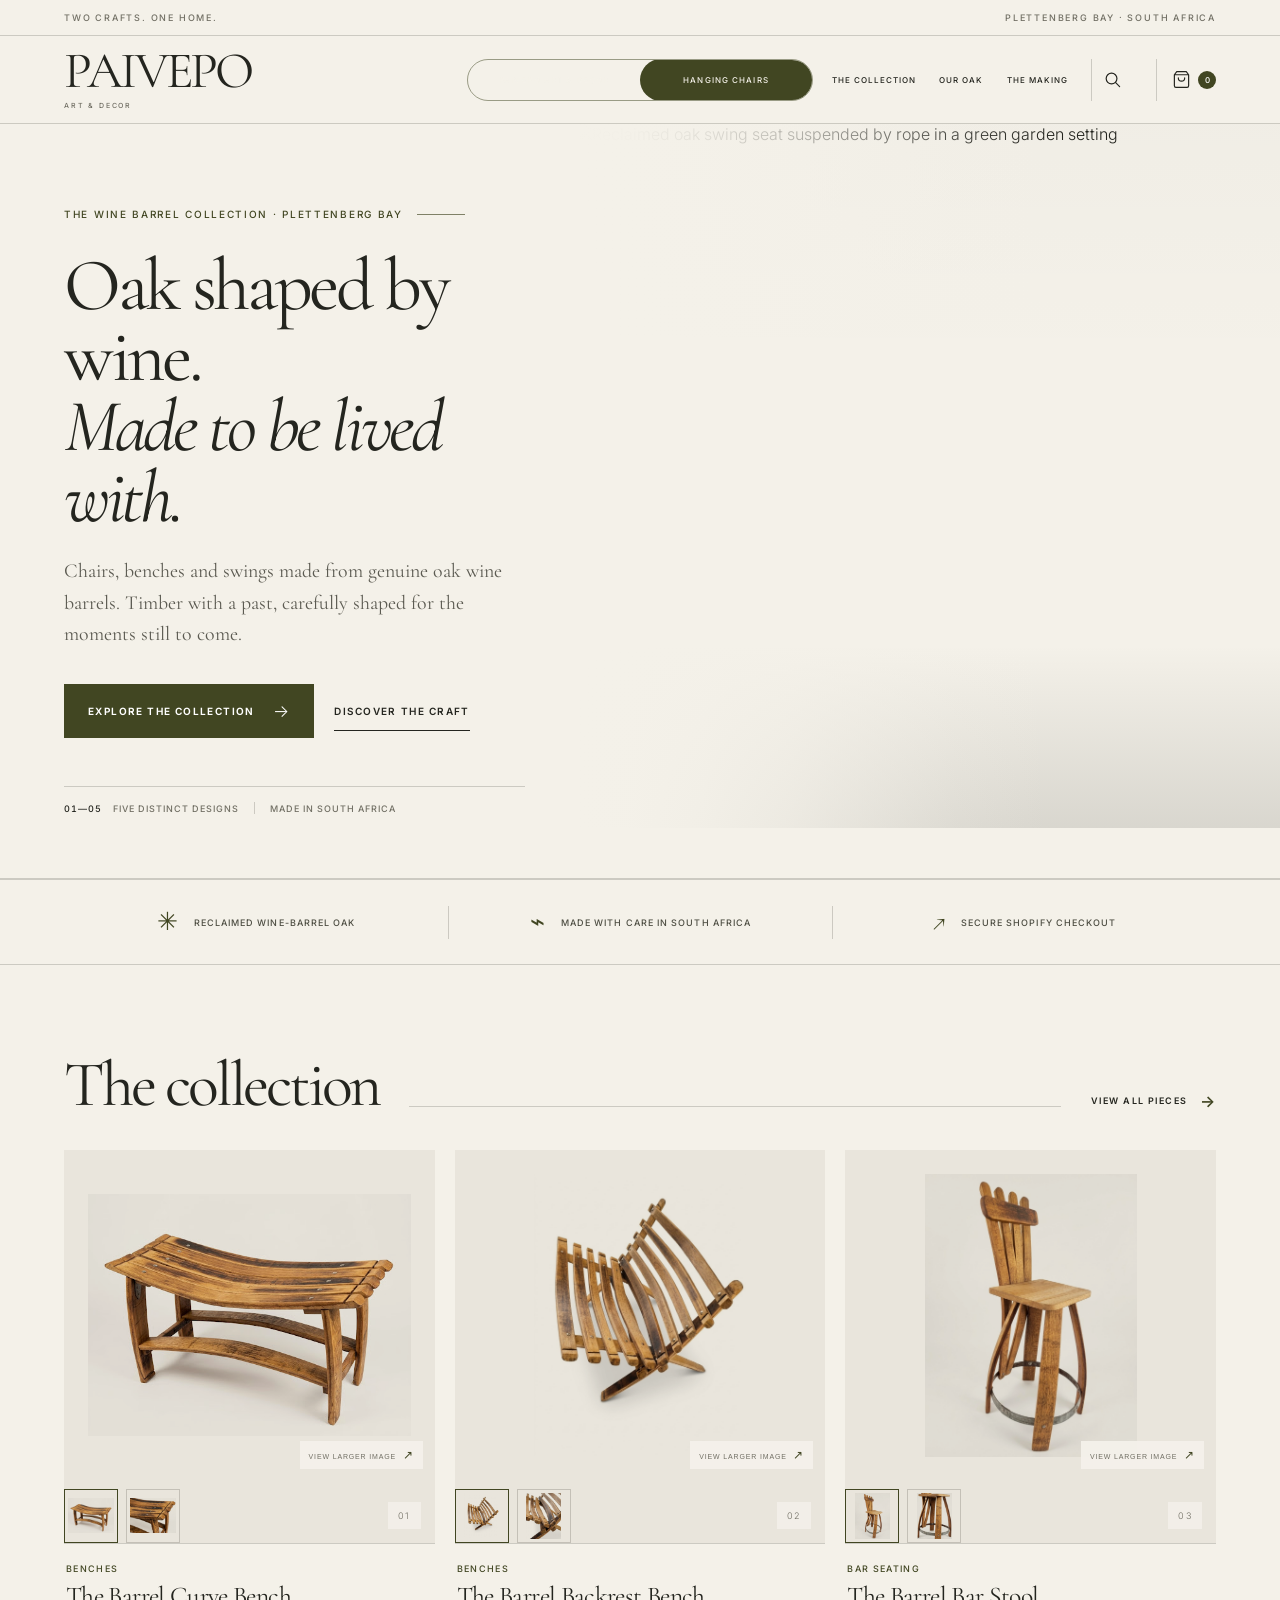
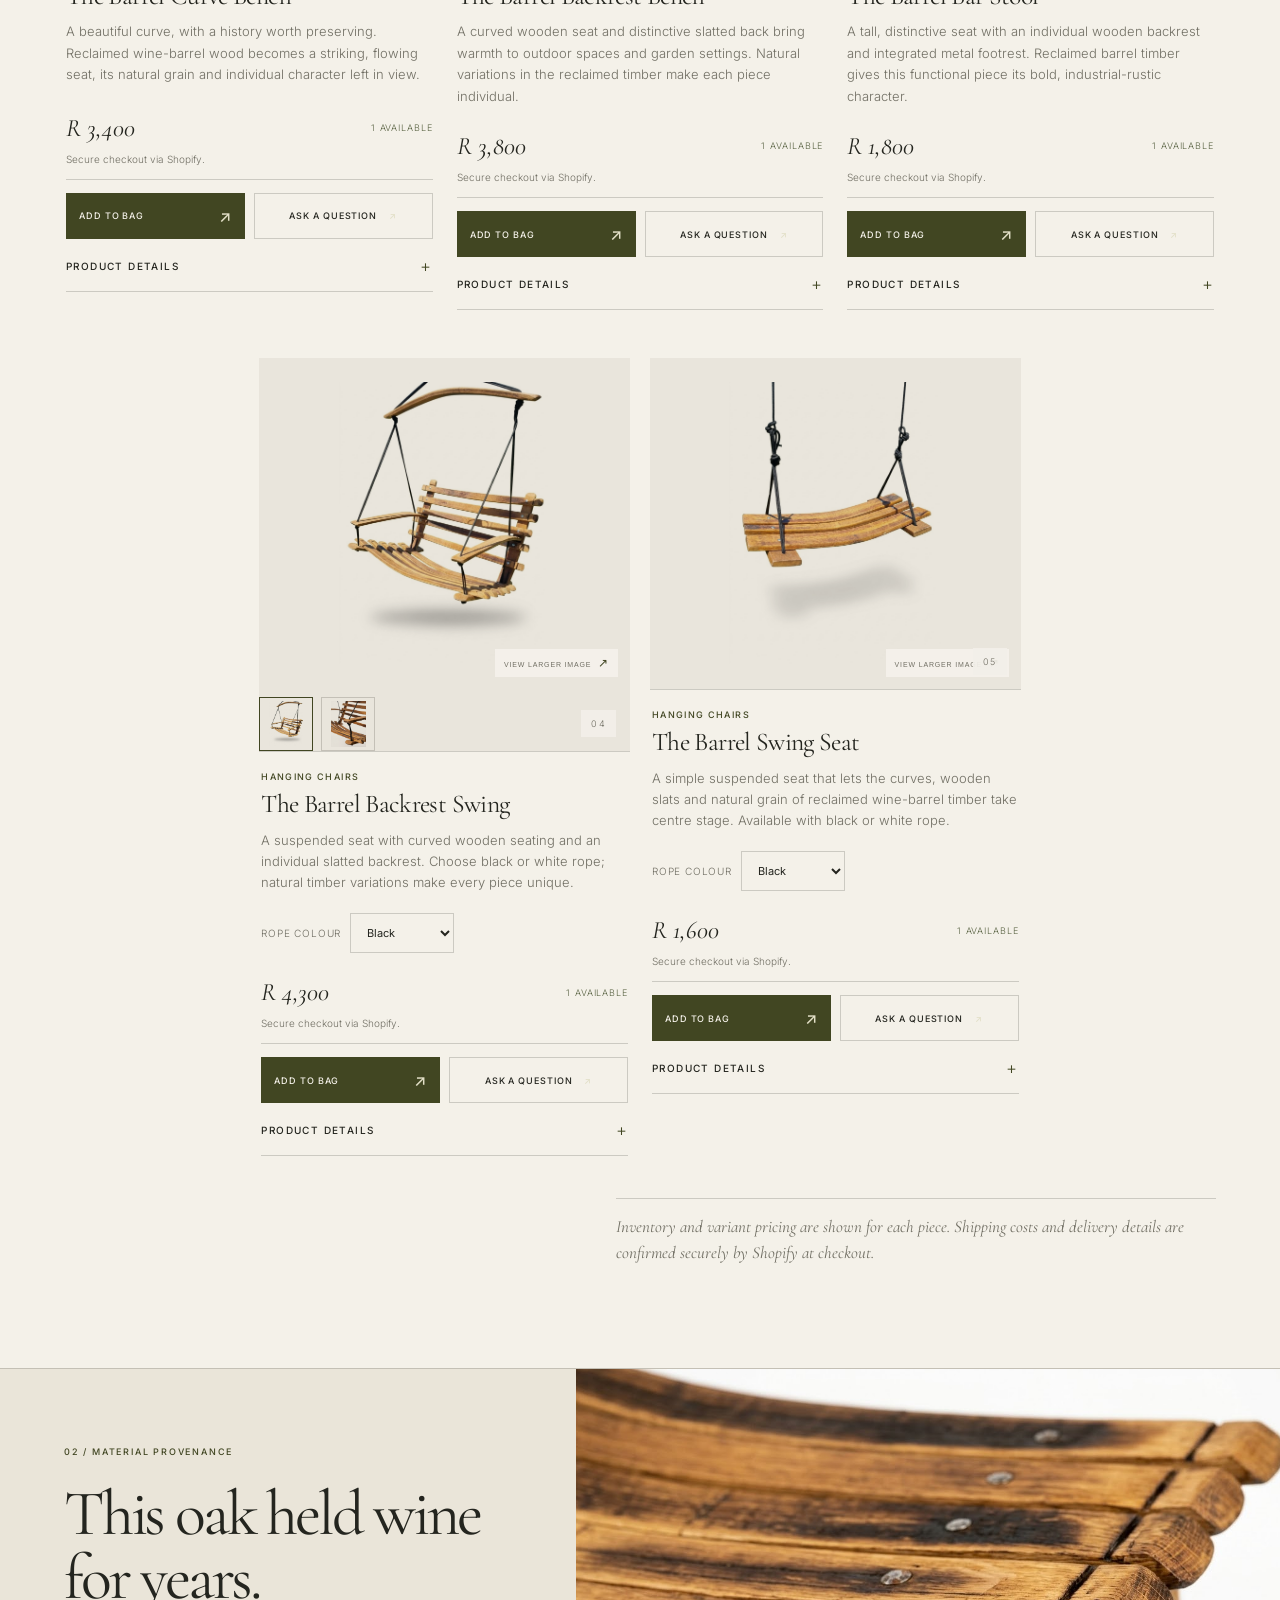
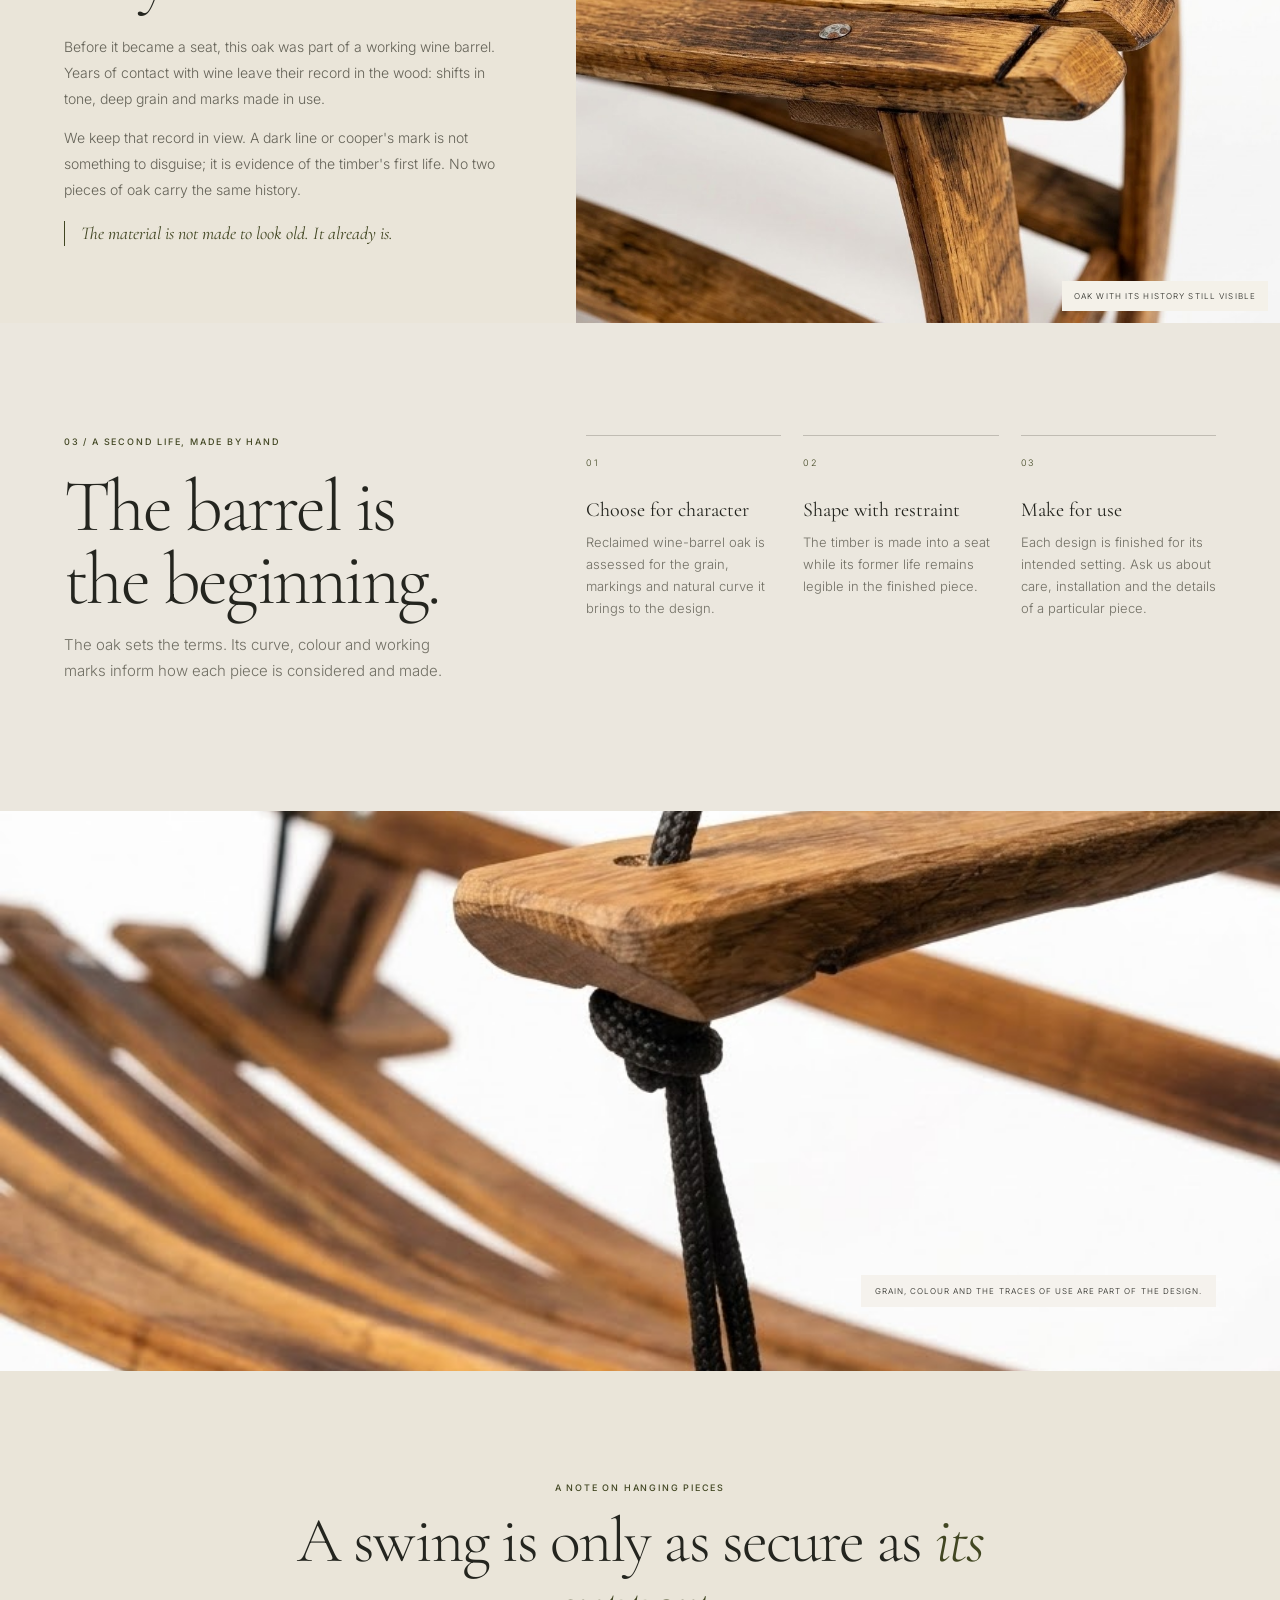
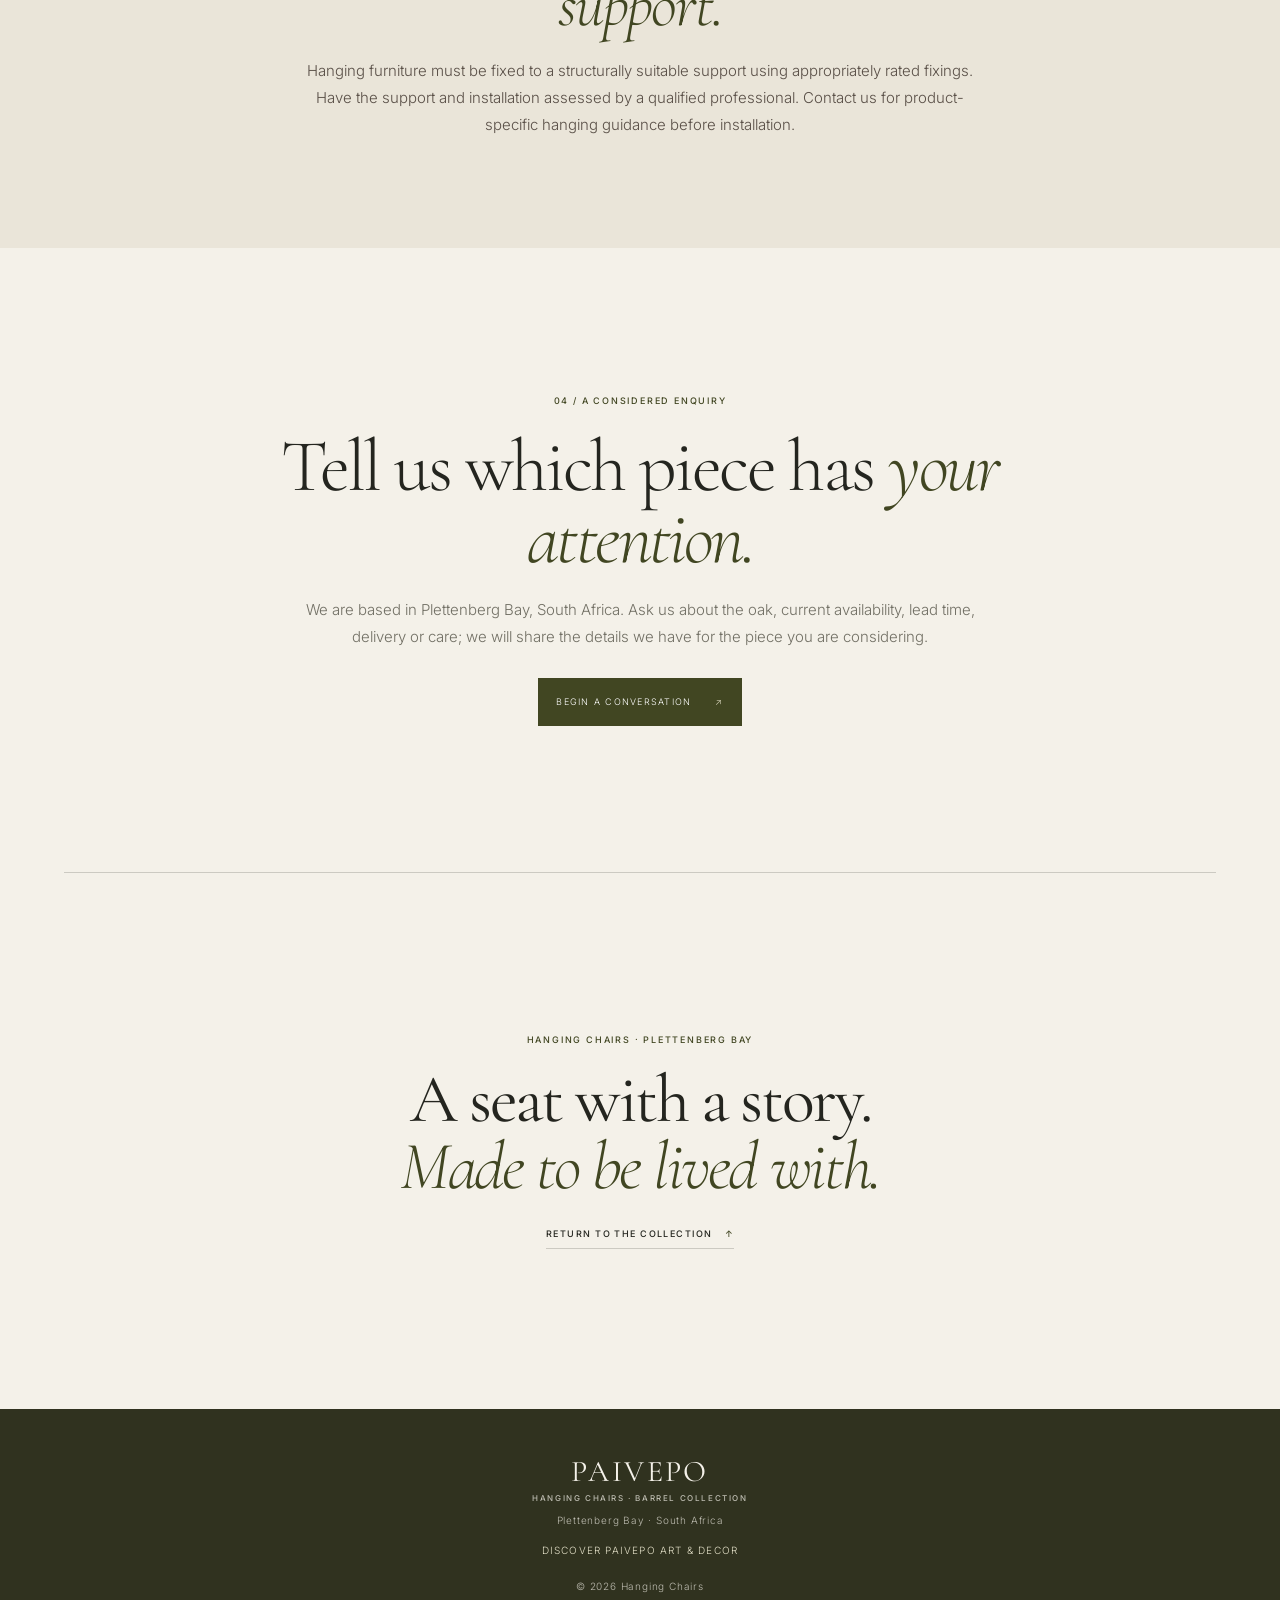
==== commit 7ca05574: "fix: blend Hanging Chairs hero into linen background" ====
--- a/hangingchairs.html
+++ b/hangingchairs.html
@@ -19,14 +19,16 @@
       property="og:image"
       content="https://paivepo.co.za/images/furniture-swing-chair.webp"
     />
-    <meta property="og:site_name" content="Paivepo Art & Decor" />
+    <meta property="og:site_name" content="Paivepo Art &amp; Decor" />
+    <meta property="og:image:alt" content="Reclaimed oak swing seat suspended by rope in a garden setting" />
     <meta name="theme-color" content="#f5f2eb" />
     <meta property="og:url" content="https://paivepo.co.za/hangingchairs" />
     <meta property="og:locale" content="en_ZA" />
     <meta name="twitter:card" content="summary_large_image" />
     <meta name="twitter:title" content="Wine Barrel Furniture &amp; Hanging Swings | Paivepo" />
     <meta name="twitter:description" content="Discover reclaimed oak benches, bar stools and hanging swings from Paivepo in Plettenberg Bay, South Africa." />
-    <meta name="twitter:image" content="https://paivepo.co.za/images/hanging_chair.jpg" />
+    <meta name="twitter:image" content="https://paivepo.co.za/images/furniture-swing-chair.webp" />
+    <meta name="twitter:image:alt" content="Reclaimed oak swing seat suspended by rope in a garden setting" />
     <script type="application/ld+json">
       {
         "@context": "https://schema.org",
@@ -151,7 +153,7 @@
       rel="stylesheet"
     />
     <link rel="stylesheet" href="/css/brand-bridge.css" />
-    <link rel="stylesheet" href="/css/hangingchairs.css?v=7" />
+    <link rel="stylesheet" href="/css/hangingchairs.css?v=8" />
     <link rel="icon" href="/favicon.ico" />
   </head>
   <body>
@@ -233,8 +235,7 @@
             loading="eager"
             decoding="async"
           />
-          <span class="hc-hero__image-note">The Wine Barrel Collection <span aria-hidden="true">·</span> Made to be lived with</span>
-        </div>
+          </div>
       </section>
 
             <section class="hc-trust" aria-label="The Hanging Chairs collection">
--- a/css/hangingchairs.css
+++ b/css/hangingchairs.css
@@ -3709,3 +3709,78 @@
     transition: none;
   }
 }
+
+
+/* Hero image blend: dissolve the photograph into the linen canvas rather than
+   presenting it as a separate, hard-edged column. Keep the overlay above the
+   image so the fade is actually visible in every browser. */
+.hc-hero__image {
+  isolation: isolate;
+  background: var(--hc-paper);
+}
+
+.hc-hero__image img {
+  position: relative;
+  z-index: 0;
+}
+
+.hc-hero__image::before {
+  position: absolute;
+  z-index: 1;
+  inset: 0;
+  pointer-events: none;
+  background:
+    linear-gradient(
+      90deg,
+      var(--hc-paper) 0%,
+      rgba(244, 241, 233, 0.99) 8%,
+      rgba(244, 241, 233, 0.91) 18%,
+      rgba(244, 241, 233, 0.72) 30%,
+      rgba(244, 241, 233, 0.44) 42%,
+      rgba(244, 241, 233, 0.17) 54%,
+      rgba(244, 241, 233, 0) 67%
+    ),
+    linear-gradient(
+      180deg,
+      rgba(20, 22, 16, 0.015) 0%,
+      transparent 35%,
+      transparent 74%,
+      rgba(20, 22, 16, 0.12) 100%
+    );
+  content: "";
+}
+
+.hc-hero__image::after {
+  z-index: 2;
+  inset: 0;
+  border: 0;
+}
+
+.hc-hero__image-note {
+  display: none;
+}
+
+@media (max-width: 760px) {
+  .hc-hero__image::before {
+    background:
+      linear-gradient(
+        180deg,
+        var(--hc-paper) 0%,
+        rgba(244, 241, 233, 0.88) 9%,
+        rgba(244, 241, 233, 0.48) 23%,
+        rgba(244, 241, 233, 0.12) 35%,
+        rgba(244, 241, 233, 0) 47%
+      ),
+      linear-gradient(
+        180deg,
+        transparent 72%,
+        rgba(20, 22, 16, 0.1) 100%
+      );
+  }
+}
+
+@media (prefers-reduced-motion: reduce) {
+  .hc-hero__image img {
+    transition: none;
+  }
+}
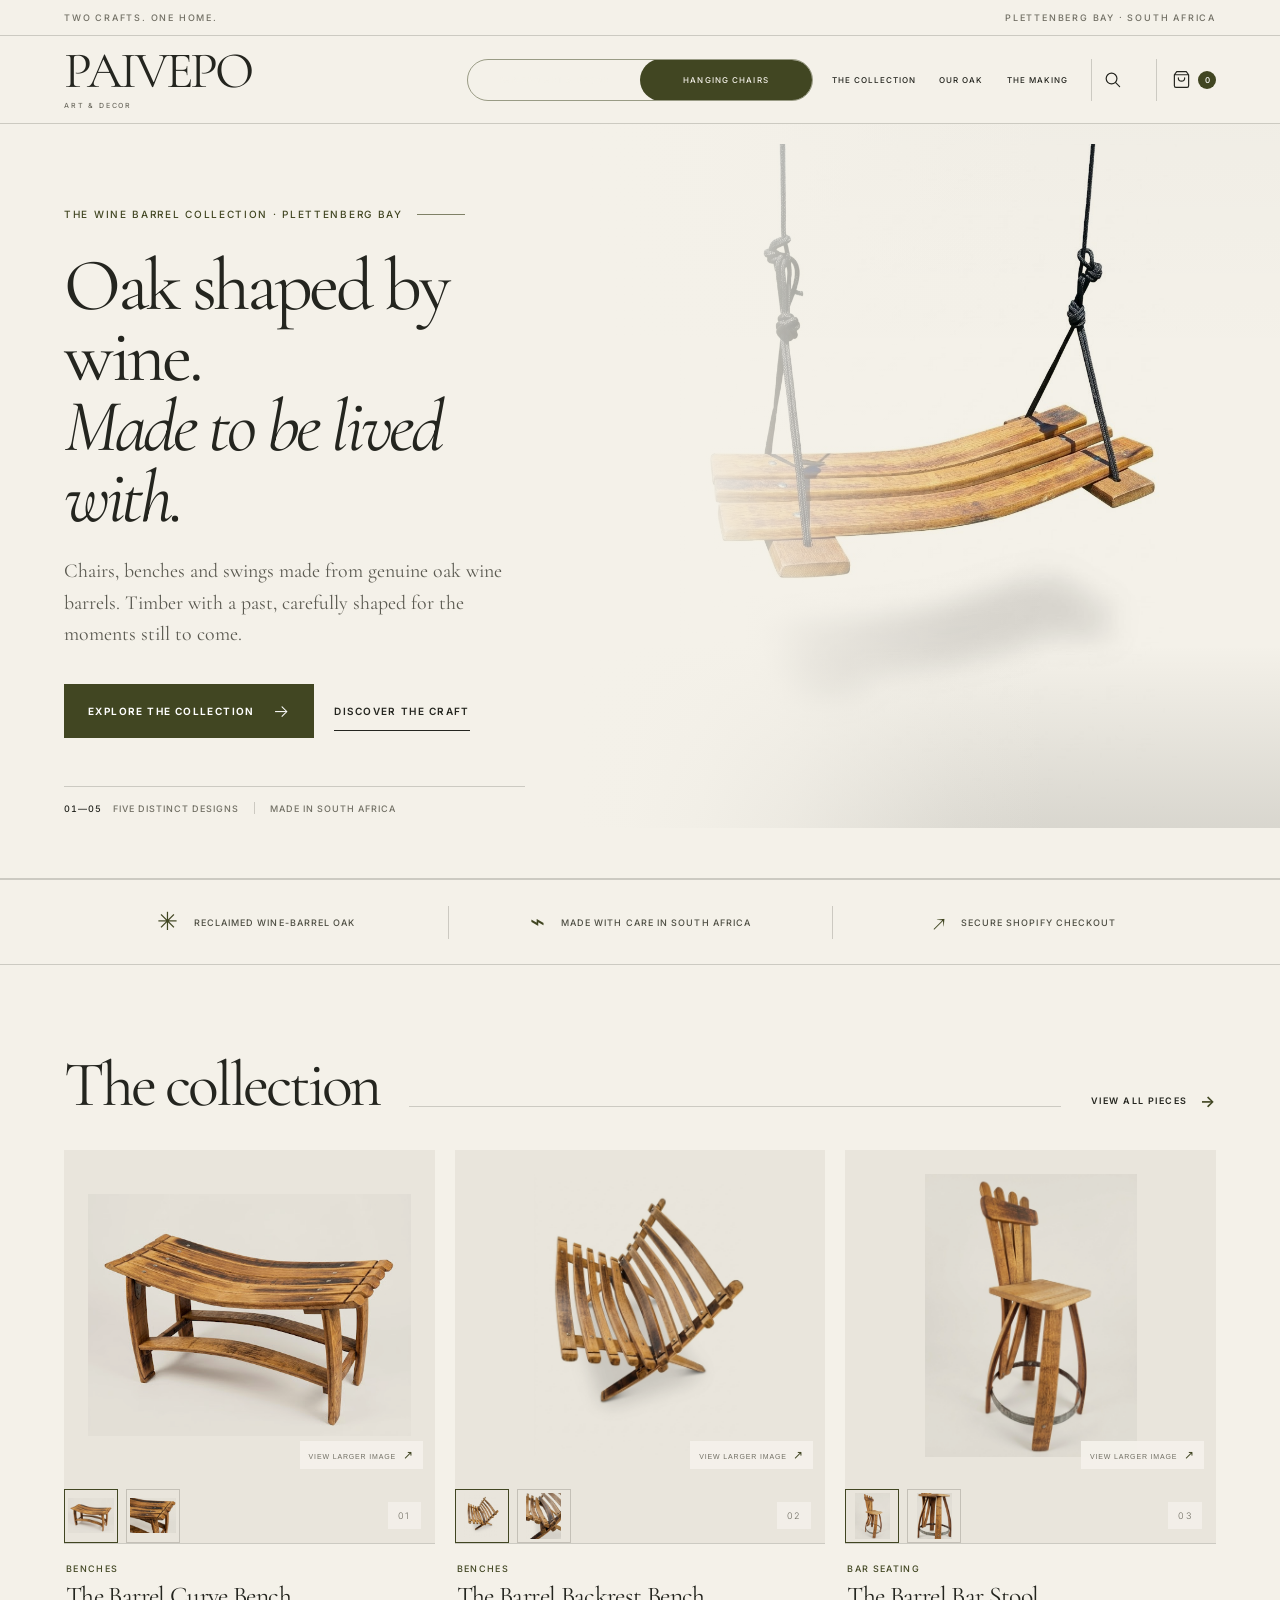
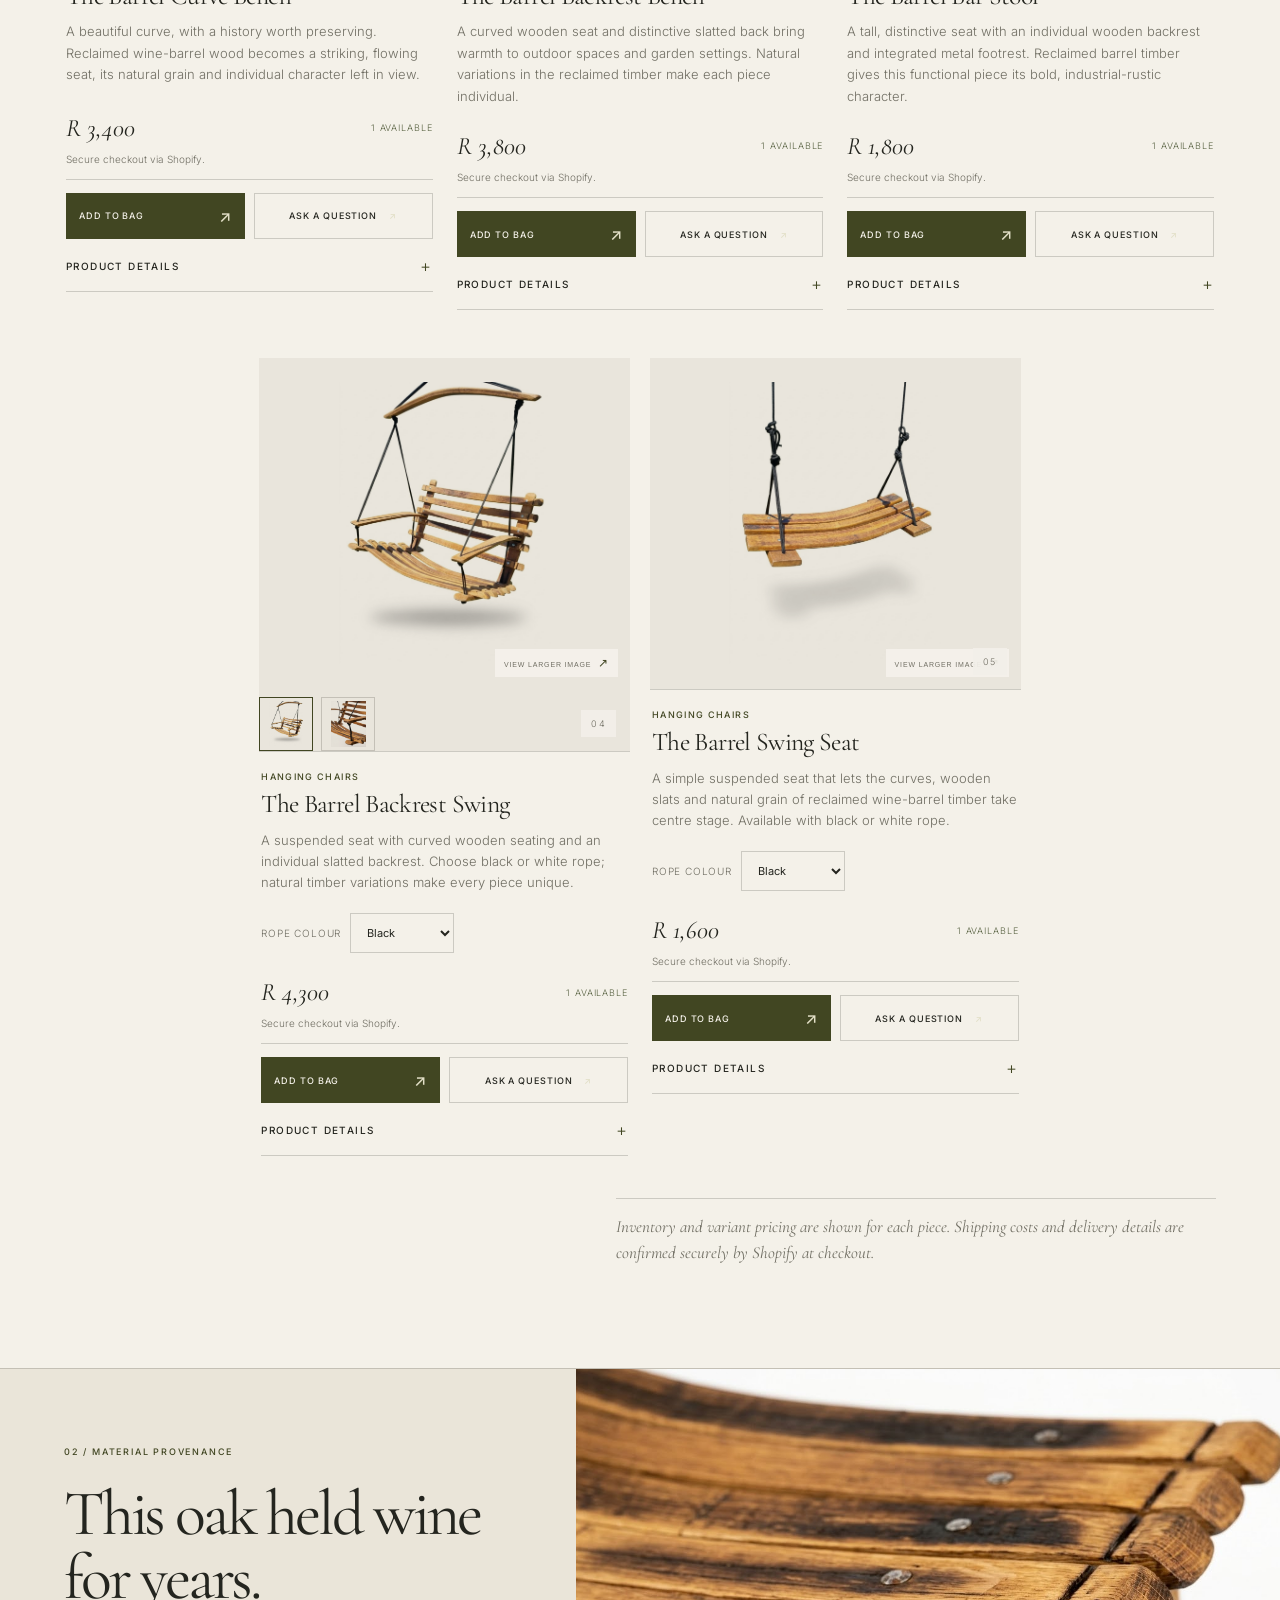
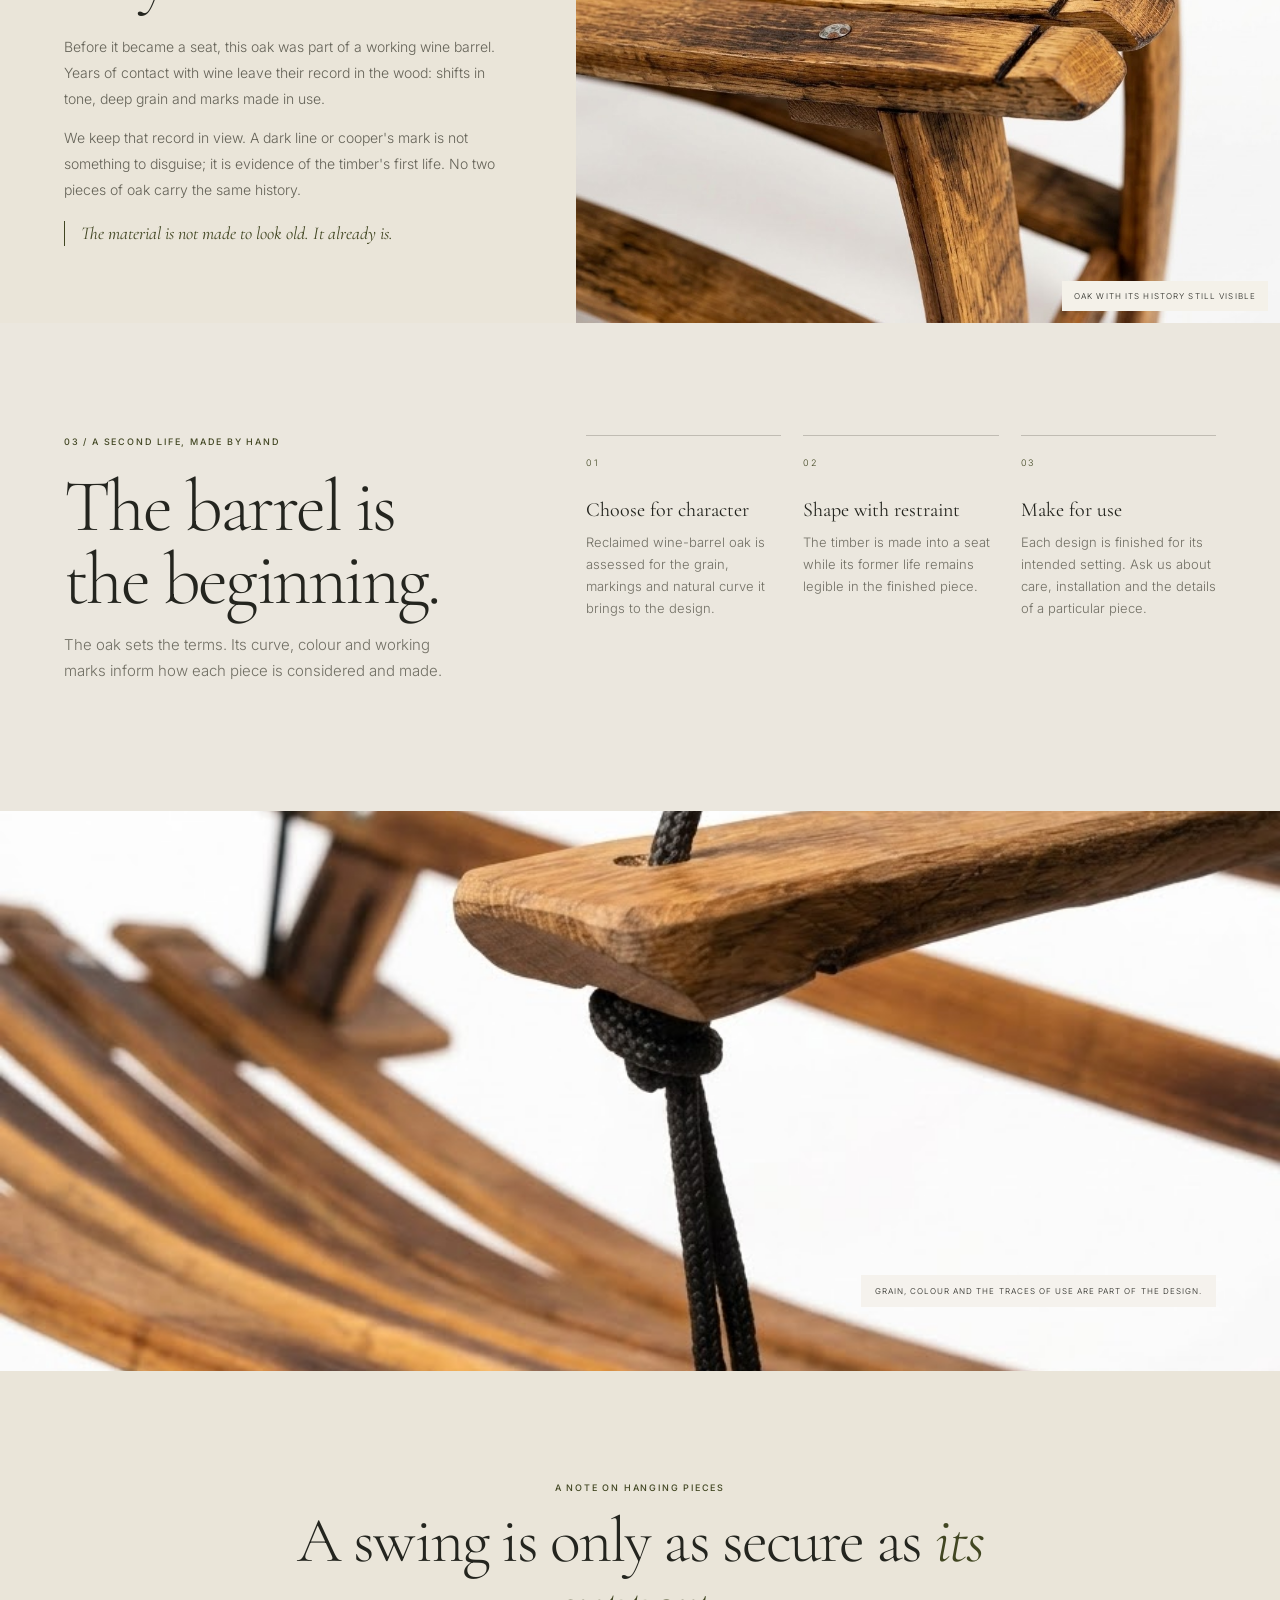
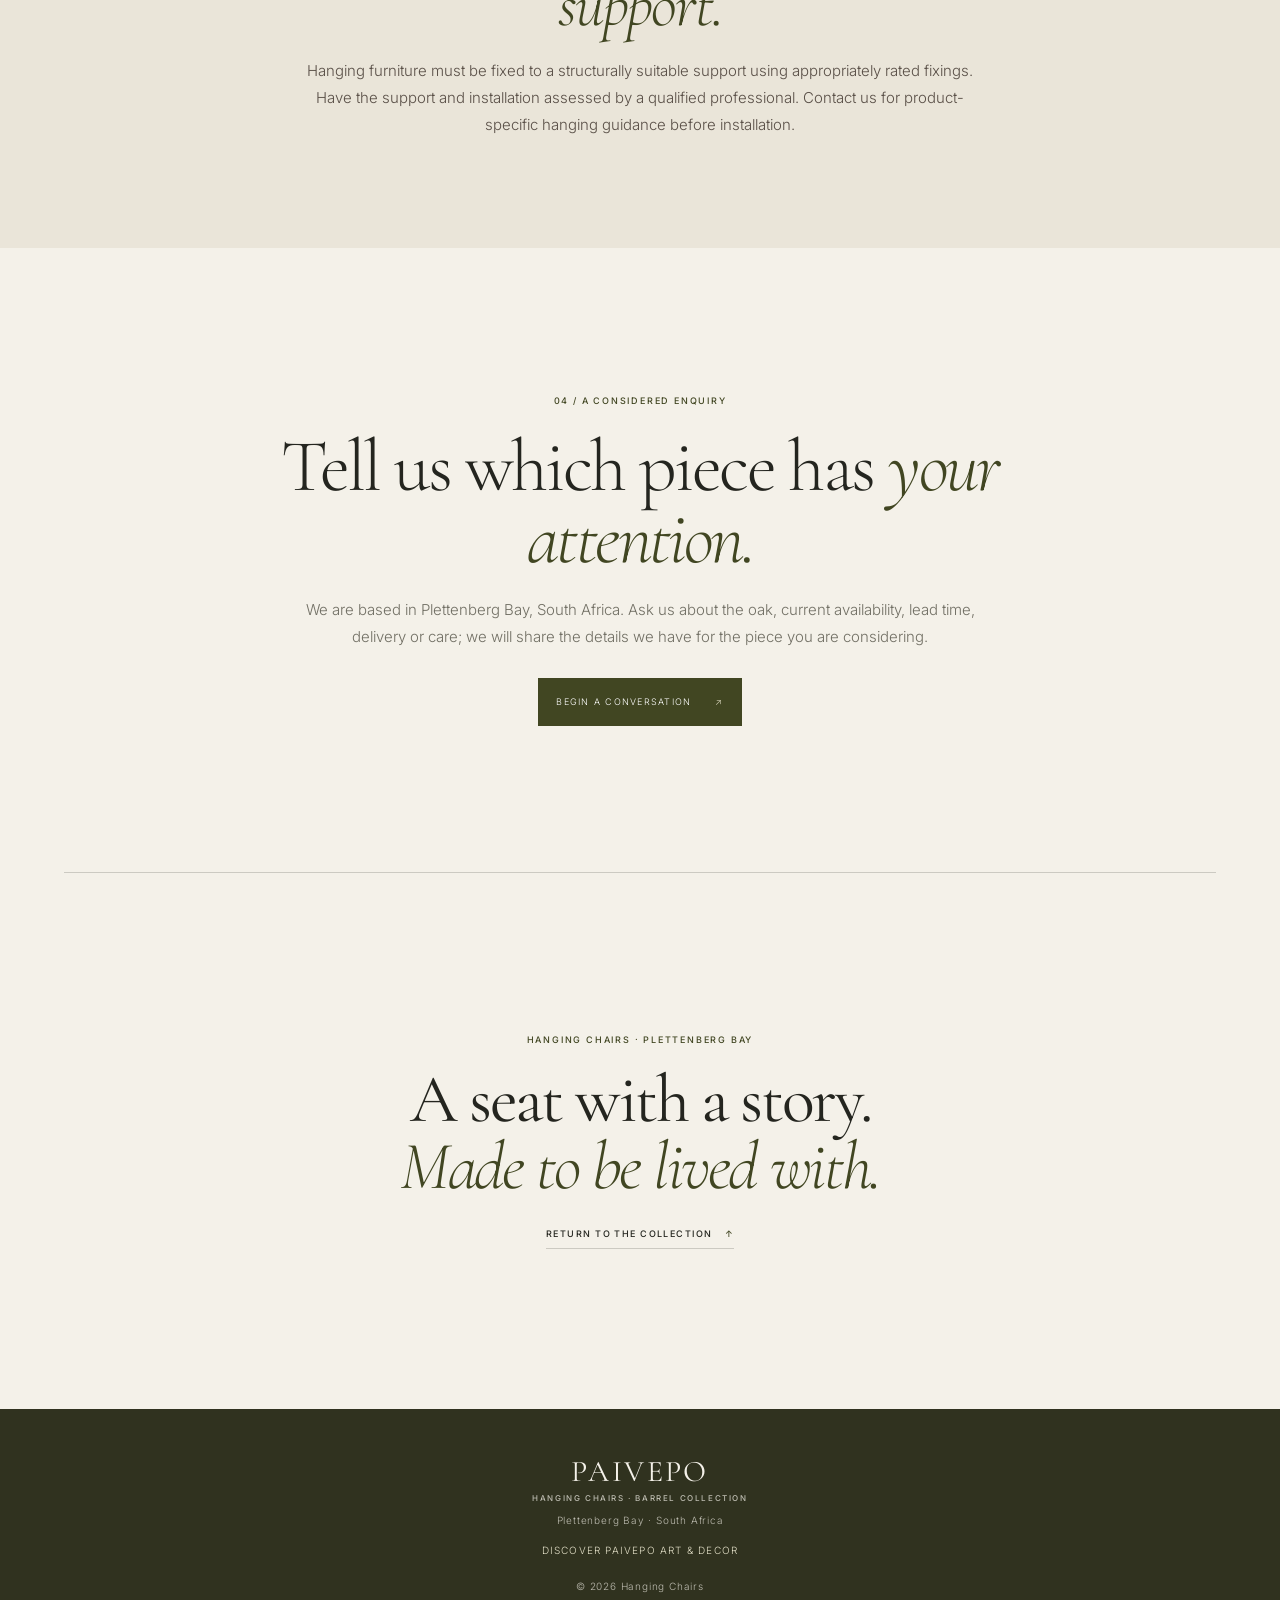
==== commit e4ff3b4d: "fix: restore original Hanging Chairs hero product image" ====
--- a/hangingchairs.html
+++ b/hangingchairs.html
@@ -17,7 +17,7 @@
     />
     <meta
       property="og:image"
-      content="https://paivepo.co.za/images/furniture-swing-chair.webp"
+      content="https://paivepo.co.za/images/hanging_chair.jpg"
     />
     <meta property="og:site_name" content="Paivepo Art &amp; Decor" />
     <meta property="og:image:alt" content="Reclaimed oak swing seat suspended by rope in a garden setting" />
@@ -27,7 +27,7 @@
     <meta name="twitter:card" content="summary_large_image" />
     <meta name="twitter:title" content="Wine Barrel Furniture &amp; Hanging Swings | Paivepo" />
     <meta name="twitter:description" content="Discover reclaimed oak benches, bar stools and hanging swings from Paivepo in Plettenberg Bay, South Africa." />
-    <meta name="twitter:image" content="https://paivepo.co.za/images/furniture-swing-chair.webp" />
+    <meta name="twitter:image" content="https://paivepo.co.za/images/hanging_chair.jpg" />
     <meta name="twitter:image:alt" content="Reclaimed oak swing seat suspended by rope in a garden setting" />
     <script type="application/ld+json">
       {
@@ -145,7 +145,7 @@
         ]
       }
     </script>
-    <link rel="preload" as="image" href="/images/furniture-swing-chair.webp" fetchpriority="high" />
+    <link rel="preload" as="image" href="/images/hanging_chair.jpg" fetchpriority="high" />
     <link rel="preconnect" href="https://fonts.googleapis.com" />
     <link rel="preconnect" href="https://fonts.gstatic.com" crossorigin />
     <link
@@ -153,7 +153,7 @@
       rel="stylesheet"
     />
     <link rel="stylesheet" href="/css/brand-bridge.css" />
-    <link rel="stylesheet" href="/css/hangingchairs.css?v=8" />
+    <link rel="stylesheet" href="/css/hangingchairs.css?v=9" />
     <link rel="icon" href="/favicon.ico" />
   </head>
   <body>
@@ -229,8 +229,8 @@
         </div>
         <div class="hc-hero__image">
           <img
-            src="/images/furniture-swing-chair.webp"
-            alt="Reclaimed oak swing seat suspended by rope in a green garden setting"
+            src="/images/hanging_chair.jpg"
+            alt="Original product photograph of the reclaimed oak swing seat with black suspension ropes"
             fetchpriority="high"
             loading="eager"
             decoding="async"
--- a/css/hangingchairs.css
+++ b/css/hangingchairs.css
@@ -3784,3 +3784,24 @@
     transition: none;
   }
 }
+
+
+/* Retain the original site product photograph in the hero while preserving
+   the soft linen fade. The white studio background blends into the page. */
+.hc-hero__image {
+  background: var(--hc-paper);
+}
+
+.hc-hero__image img {
+  object-fit: contain;
+  object-position: center 55%;
+  mix-blend-mode: multiply;
+  padding: clamp(8px, 1.6vw, 24px);
+}
+
+@media (max-width: 760px) {
+  .hc-hero__image img {
+    object-position: center 55%;
+    padding: 8px 14px;
+  }
+}
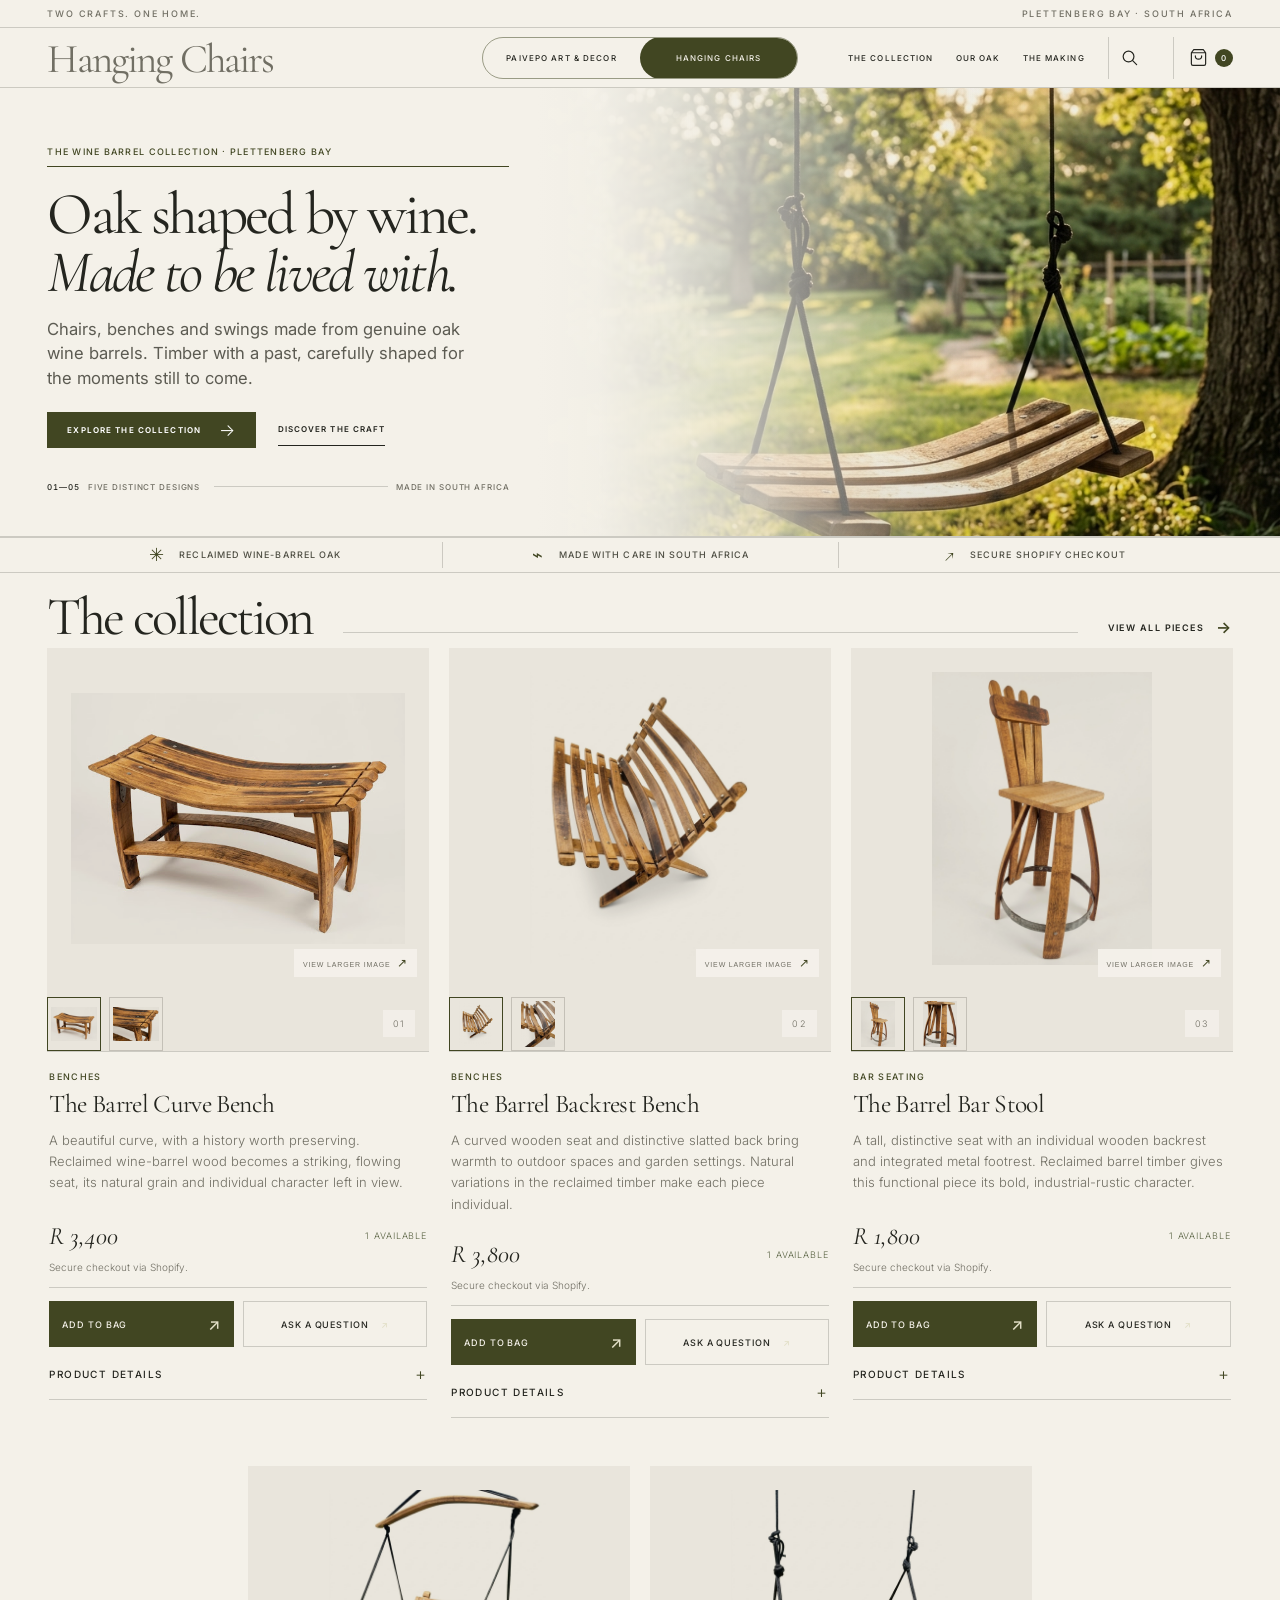
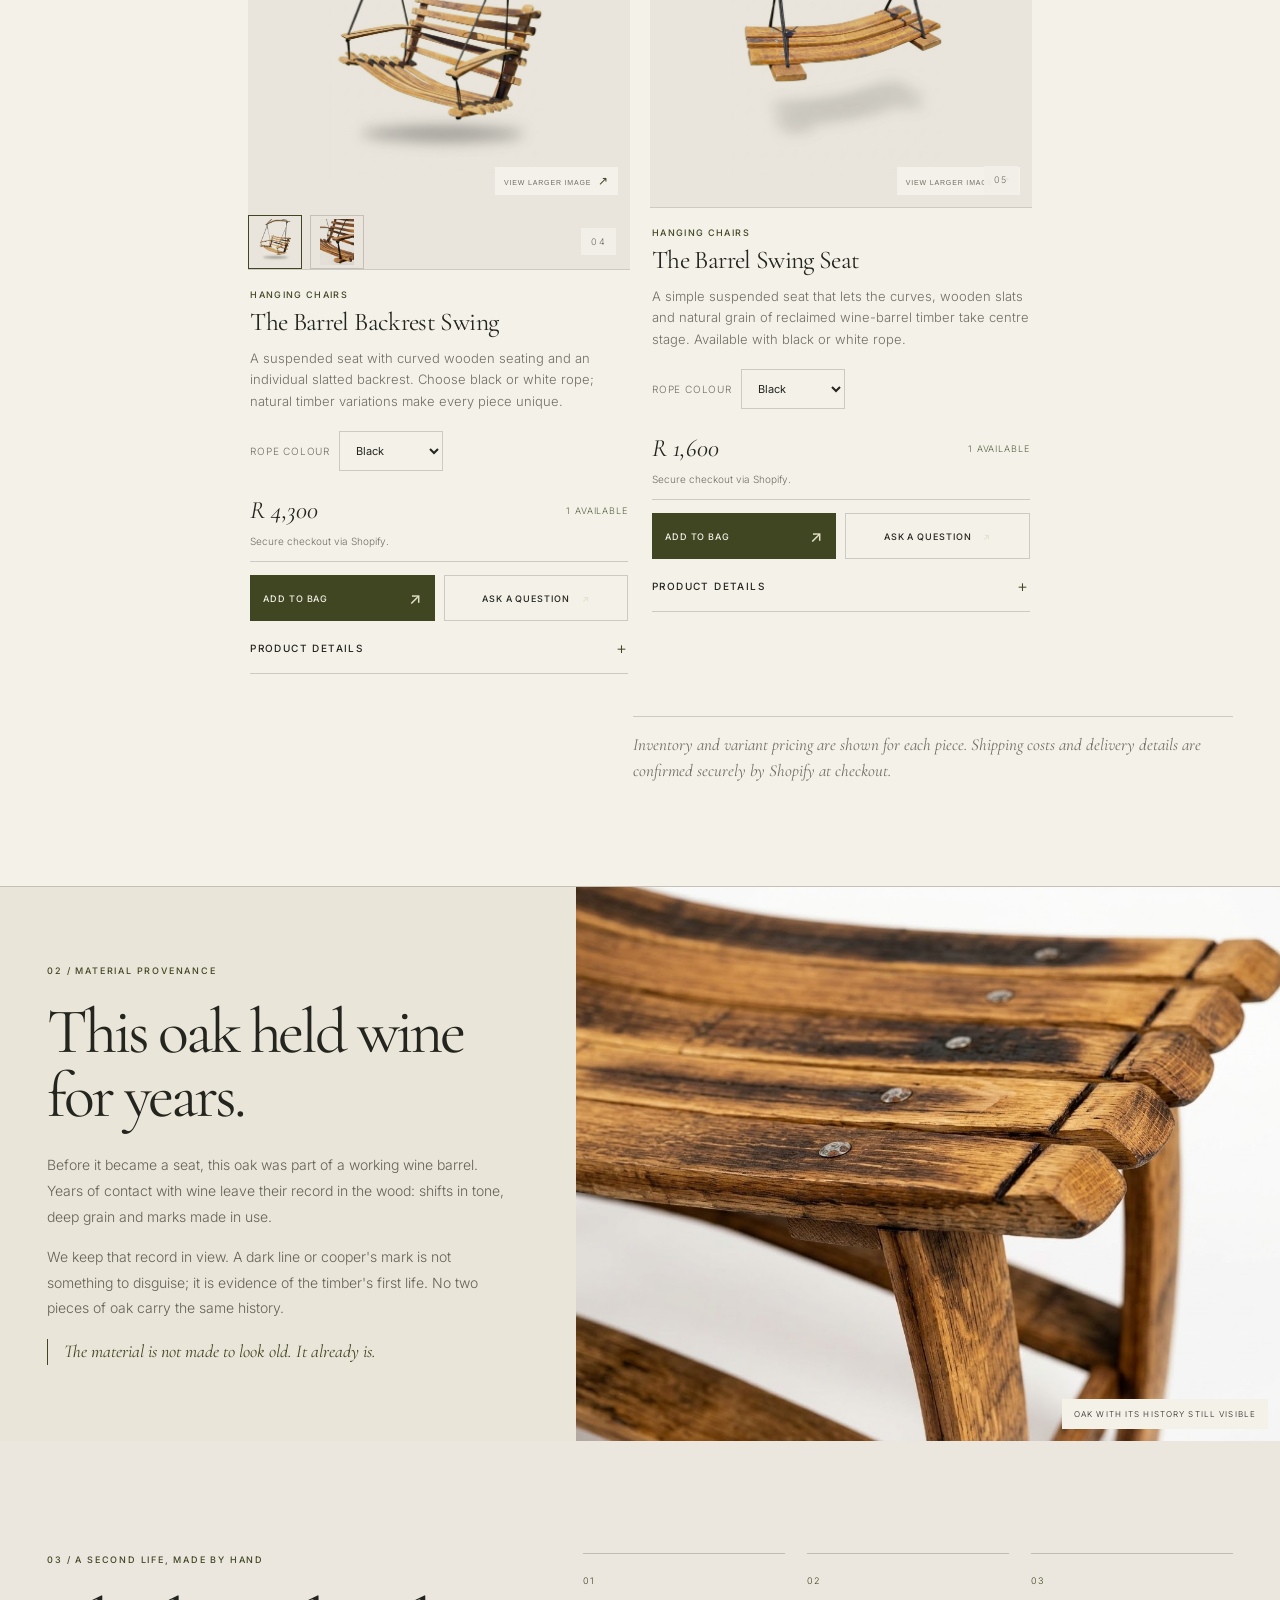
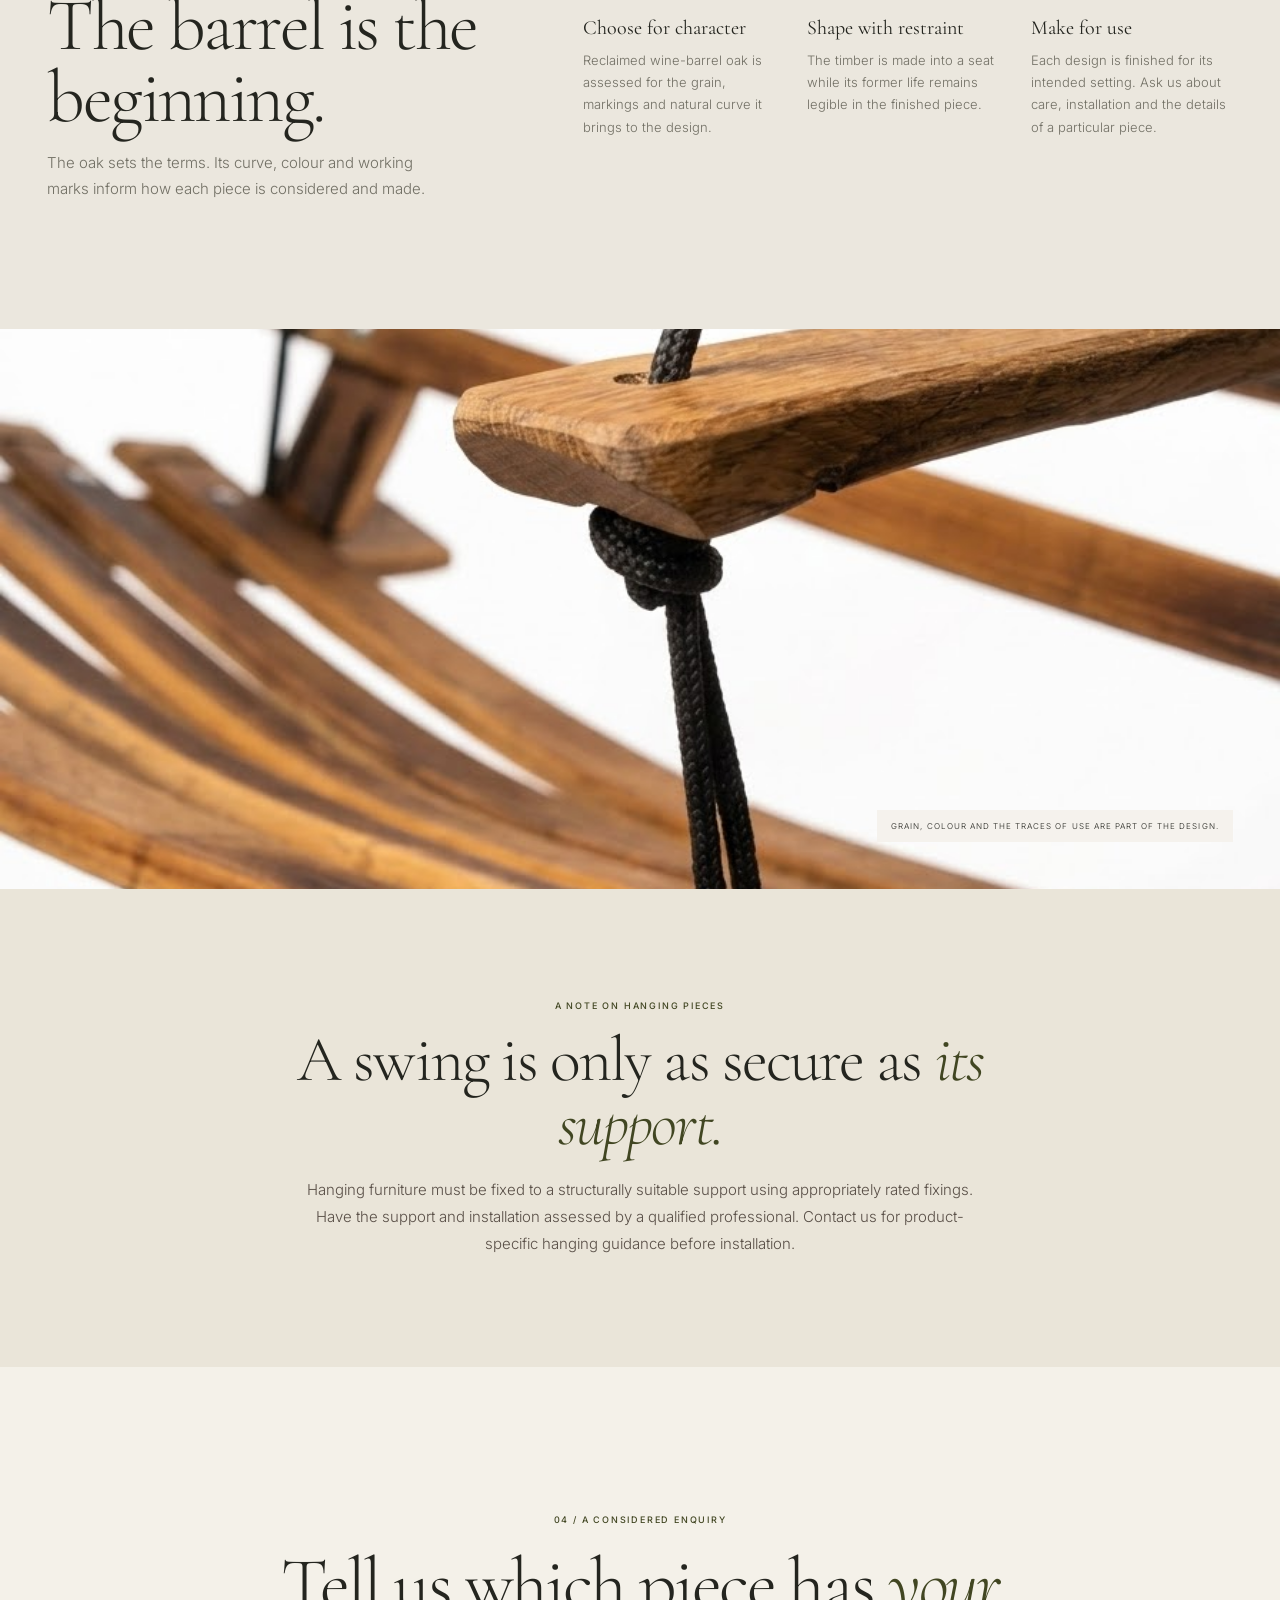
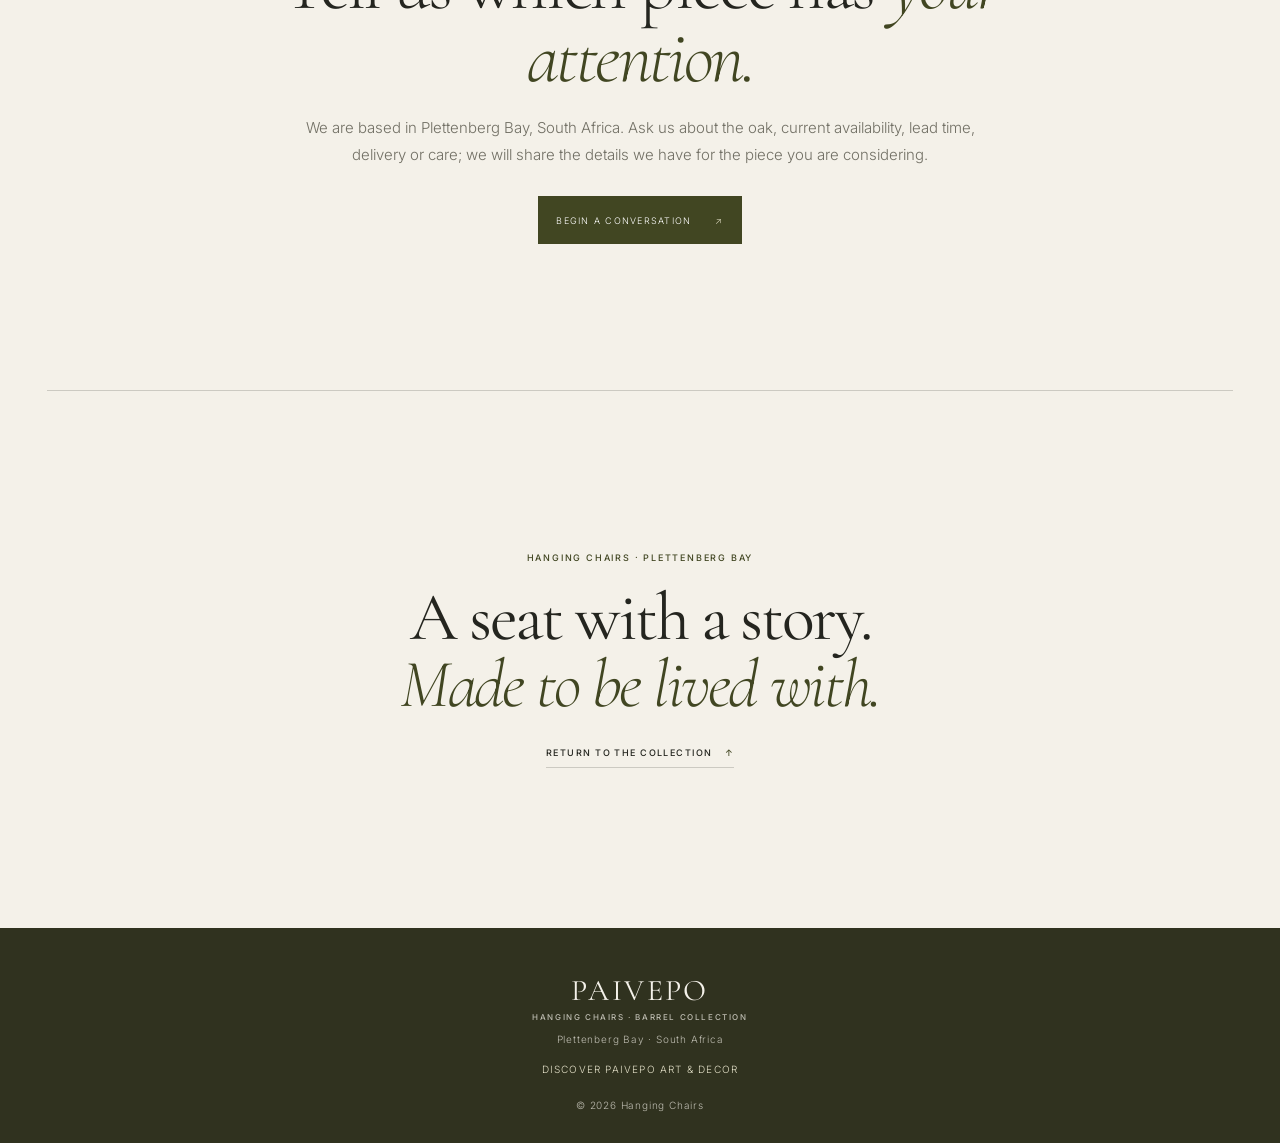
==== commit e14e8ad9: "feat: update hero section with new image and improved layout" ====
--- a/hangingchairs.html
+++ b/hangingchairs.html
@@ -10,7 +10,10 @@
     />
     <link rel="canonical" href="https://paivepo.co.za/hangingchairs" />
     <meta property="og:type" content="website" />
-    <meta property="og:title" content="Wine Barrel Furniture &amp; Hanging Swings | Paivepo" />
+    <meta
+      property="og:title"
+      content="Wine Barrel Furniture &amp; Hanging Swings | Paivepo"
+    />
     <meta
       property="og:description"
       content="Discover distinctive benches, bar stools and hanging swings made from reclaimed wine-barrel oak in Plettenberg Bay, South Africa."
@@ -20,15 +23,30 @@
       content="https://paivepo.co.za/images/hanging_chair.jpg"
     />
     <meta property="og:site_name" content="Paivepo Art &amp; Decor" />
-    <meta property="og:image:alt" content="Reclaimed oak swing seat suspended by rope in a garden setting" />
+    <meta
+      property="og:image:alt"
+      content="Reclaimed oak swing seat suspended by rope in a garden setting"
+    />
     <meta name="theme-color" content="#f5f2eb" />
     <meta property="og:url" content="https://paivepo.co.za/hangingchairs" />
     <meta property="og:locale" content="en_ZA" />
     <meta name="twitter:card" content="summary_large_image" />
-    <meta name="twitter:title" content="Wine Barrel Furniture &amp; Hanging Swings | Paivepo" />
-    <meta name="twitter:description" content="Discover reclaimed oak benches, bar stools and hanging swings from Paivepo in Plettenberg Bay, South Africa." />
-    <meta name="twitter:image" content="https://paivepo.co.za/images/hanging_chair.jpg" />
-    <meta name="twitter:image:alt" content="Reclaimed oak swing seat suspended by rope in a garden setting" />
+    <meta
+      name="twitter:title"
+      content="Wine Barrel Furniture &amp; Hanging Swings | Paivepo"
+    />
+    <meta
+      name="twitter:description"
+      content="Discover reclaimed oak benches, bar stools and hanging swings from Paivepo in Plettenberg Bay, South Africa."
+    />
+    <meta
+      name="twitter:image"
+      content="https://paivepo.co.za/images/hanging_chair.jpg"
+    />
+    <meta
+      name="twitter:image:alt"
+      content="Reclaimed oak swing seat suspended by rope in a garden setting"
+    />
     <script type="application/ld+json">
       {
         "@context": "https://schema.org",
@@ -145,7 +163,12 @@
         ]
       }
     </script>
-    <link rel="preload" as="image" href="/images/hanging_chair.jpg" fetchpriority="high" />
+    <link
+      rel="preload"
+      as="image"
+      href="/images/hero.jpg"
+      fetchpriority="high"
+    />
     <link rel="preconnect" href="https://fonts.googleapis.com" />
     <link rel="preconnect" href="https://fonts.gstatic.com" crossorigin />
     <link
@@ -159,18 +182,21 @@
   <body>
     <a class="hc-skip" href="#main-content">Skip to content</a>
 
-            <div class="bb-bar">
+    <div class="bb-bar">
       <span class="bb-bar__note">Two crafts. One home.</span>
       <span class="bb-bar__note">Plettenberg Bay · South Africa</span>
     </div>
 
     <header class="hc-masthead">
-      <a class="hc-wordmark" href="/" aria-label="Paivepo Art & Decor home">
-        <span>PAIVEPO</span>
-        <span>ART &amp; DECOR</span>
+      <a class="hc-wordmark" href="/" aria-label="Hanging Chairs home">
+        <span>Hanging Chairs</span>
       </a>
-      <div class="bb-switch" data-side="barrel" role="group"
-        aria-label="Switch between Paivepo Art & Decor and Hanging Chairs">
+      <div
+        class="bb-switch"
+        data-side="barrel"
+        role="group"
+        aria-label="Switch between Paivepo Art & Decor and Hanging Chairs"
+      >
         <span class="bb-switch__ind" aria-hidden="true"></span>
         <a class="bb-tab bb-tab--art" href="/">
           <span class="bb-long">Paivepo Art &amp; Decor</span>
@@ -185,39 +211,83 @@
         <a href="#collection">The collection</a>
         <a href="#provenance">Our oak</a>
         <a href="#making">The making</a>
-        <button class="hc-search-toggle" id="hc-search-toggle" type="button"
-          aria-controls="hc-search" aria-expanded="false" aria-label="Search the collection">
-          <svg viewBox="0 0 24 24" width="19" height="19" fill="none"
-            stroke="currentColor" stroke-width="1.5" stroke-linecap="round" aria-hidden="true">
-            <circle cx="10.8" cy="10.8" r="6.8"></circle><path d="m16 16 5 5"></path>
+        <button
+          class="hc-search-toggle"
+          id="hc-search-toggle"
+          type="button"
+          aria-controls="hc-search"
+          aria-expanded="false"
+          aria-label="Search the collection"
+        >
+          <svg
+            viewBox="0 0 24 24"
+            width="19"
+            height="19"
+            fill="none"
+            stroke="currentColor"
+            stroke-width="1.5"
+            stroke-linecap="round"
+            aria-hidden="true"
+          >
+            <circle cx="10.8" cy="10.8" r="6.8"></circle>
+            <path d="m16 16 5 5"></path>
           </svg>
         </button>
-        <button class="hc-cart-toggle" id="hc-cart-toggle" type="button"
-          aria-controls="hc-cart" aria-expanded="false" aria-label="Open shopping bag, 0 items">
-          <svg viewBox="0 0 24 24" width="19" height="19" fill="none"
-            stroke="currentColor" stroke-width="1.5" stroke-linecap="round"
-            stroke-linejoin="round" aria-hidden="true">
-            <path d="M6 2 3 6v14a2 2 0 0 0 2 2h14a2 2 0 0 0 2-2V6l-3-4zM3 6h18M16 10a4 4 0 0 1-8 0" />
+        <button
+          class="hc-cart-toggle"
+          id="hc-cart-toggle"
+          type="button"
+          aria-controls="hc-cart"
+          aria-expanded="false"
+          aria-label="Open shopping bag, 0 items"
+        >
+          <svg
+            viewBox="0 0 24 24"
+            width="19"
+            height="19"
+            fill="none"
+            stroke="currentColor"
+            stroke-width="1.5"
+            stroke-linecap="round"
+            stroke-linejoin="round"
+            aria-hidden="true"
+          >
+            <path
+              d="M6 2 3 6v14a2 2 0 0 0 2 2h14a2 2 0 0 0 2-2V6l-3-4zM3 6h18M16 10a4 4 0 0 1-8 0"
+            />
           </svg>
-          <span class="hc-cart-count" id="hc-cart-count" aria-hidden="true">0</span>
+          <span class="hc-cart-count" id="hc-cart-count" aria-hidden="true"
+            >0</span
+          >
         </button>
       </nav>
       <form class="hc-search" id="hc-search" role="search" hidden>
-        <label class="hc-sr-only" for="hc-search-input">Search the Wine Barrel Collection</label>
-        <input id="hc-search-input" name="q" type="search"
-          placeholder="Search the collection…" autocomplete="off" />
-        <button id="hc-search-close" type="button" aria-label="Close search">×</button>
+        <label class="hc-sr-only" for="hc-search-input"
+          >Search the Wine Barrel Collection</label
+        >
+        <input
+          id="hc-search-input"
+          name="q"
+          type="search"
+          placeholder="Search the collection…"
+          autocomplete="off"
+        />
+        <button id="hc-search-close" type="button" aria-label="Close search">
+          ×
+        </button>
       </form>
     </header>
 
     <main id="main-content" class="hc-main">
-            <section class="hc-hero" id="top" aria-labelledby="hc-title">
+      <section class="hc-hero" id="top" aria-labelledby="hc-title">
         <div class="hc-hero__content">
           <p class="hc-kicker">The Wine Barrel Collection · Plettenberg Bay</p>
-          <h1 id="hc-title">Oak shaped by wine.<br /><em>Made to be lived with.</em></h1>
+          <h1 id="hc-title">
+            Oak shaped by wine.<br /><em>Made to be lived with.</em>
+          </h1>
           <p class="hc-intro">
-            Chairs, benches and swings made from genuine oak wine barrels. Timber
-            with a past, carefully shaped for the moments still to come.
+            Chairs, benches and swings made from genuine oak wine barrels.
+            Timber with a past, carefully shaped for the moments still to come.
           </p>
           <div class="hc-hero__actions">
             <a class="hc-hero__primary" href="#collection">
@@ -225,26 +295,36 @@
             </a>
             <a class="hc-hero__secondary" href="#making">Discover the craft</a>
           </div>
-          <p class="hc-hero__edition"><span>01—05</span> Five distinct designs <i aria-hidden="true"></i> Made in South Africa</p>
+          <p class="hc-hero__edition">
+            <span>01—05</span> Five distinct designs
+            <i aria-hidden="true"></i> Made in South Africa
+          </p>
         </div>
         <div class="hc-hero__image">
           <img
-            src="/images/hanging_chair.jpg"
+            src="/images/hero.jpg"
             alt="Original product photograph of the reclaimed oak swing seat with black suspension ropes"
             fetchpriority="high"
             loading="eager"
             decoding="async"
           />
-          </div>
-      </section>
-
-            <section class="hc-trust" aria-label="The Hanging Chairs collection">
-        <div class="hc-trust__item"><span class="hc-trust__symbol" aria-hidden="true">✳</span><span class="hc-trust__label">Reclaimed wine-barrel oak</span></div>
-        <div class="hc-trust__item"><span class="hc-trust__symbol" aria-hidden="true">⌁</span><span class="hc-trust__label">Made with care in South Africa</span></div>
-        <div class="hc-trust__item"><span class="hc-trust__symbol" aria-hidden="true">↗</span><span class="hc-trust__label">Secure Shopify checkout</span></div>
-      </section>
-
-      
+        </div>
+      </section>
+
+      <section class="hc-trust" aria-label="The Hanging Chairs collection">
+        <div class="hc-trust__item">
+          <span class="hc-trust__symbol" aria-hidden="true">✳</span
+          ><span class="hc-trust__label">Reclaimed wine-barrel oak</span>
+        </div>
+        <div class="hc-trust__item">
+          <span class="hc-trust__symbol" aria-hidden="true">⌁</span
+          ><span class="hc-trust__label">Made with care in South Africa</span>
+        </div>
+        <div class="hc-trust__item">
+          <span class="hc-trust__symbol" aria-hidden="true">↗</span
+          ><span class="hc-trust__label">Secure Shopify checkout</span>
+        </div>
+      </section>
 
       <section
         class="hc-collection"
@@ -254,7 +334,9 @@
         <header class="hc-collection__heading">
           <h2 id="collection-title">The collection</h2>
           <span class="hc-collection__rule" aria-hidden="true"></span>
-          <a class="hc-collection__all" href="#hc-products">View all pieces <span aria-hidden="true">→</span></a>
+          <a class="hc-collection__all" href="#hc-products"
+            >View all pieces <span aria-hidden="true">→</span></a
+          >
         </header>
 
         <div
@@ -262,14 +344,16 @@
           id="hc-products"
           aria-label="Five designs in the Wine Barrel Collection"
         ></div>
-        <p class="hc-no-results" id="hc-no-results" role="status" hidden>No pieces match that search. Try another name or material.</p>
+        <p class="hc-no-results" id="hc-no-results" role="status" hidden>
+          No pieces match that search. Try another name or material.
+        </p>
         <p class="hc-collection__footnote">
-          Inventory and variant pricing are shown for each piece. Shipping
-          costs and delivery details are confirmed securely by Shopify at checkout.
+          Inventory and variant pricing are shown for each piece. Shipping costs
+          and delivery details are confirmed securely by Shopify at checkout.
         </p>
       </section>
 
-<section
+      <section
         class="hc-provenance"
         id="provenance"
         aria-labelledby="hc-provenance-title"
@@ -401,7 +485,9 @@
     </main>
 
     <footer class="hc-footer">
-      <a class="hc-footer__brand" href="/">PAIVEPO <span>Hanging Chairs · Barrel Collection</span></a>
+      <a class="hc-footer__brand" href="/"
+        >PAIVEPO <span>Hanging Chairs · Barrel Collection</span></a
+      >
       <p>Plettenberg Bay · South Africa</p>
       <a href="/">Discover Paivepo Art &amp; Decor</a>
       <small>© <span id="year"></span> Hanging Chairs</small>
@@ -420,7 +506,9 @@
       <div class="hc-cart__header">
         <div>
           <p class="hc-kicker">Hanging Chairs</p>
-          <h2 id="hc-cart-title">Your bag <span id="hc-cart-heading-count">(0)</span></h2>
+          <h2 id="hc-cart-title">
+            Your bag <span id="hc-cart-heading-count">(0)</span>
+          </h2>
         </div>
         <button
           class="hc-cart__close"
@@ -437,7 +525,10 @@
           <span>Subtotal</span>
           <strong id="hc-cart-subtotal">R 0</strong>
         </div>
-        <p>Shipping and any applicable taxes are calculated by Shopify at checkout.</p>
+        <p>
+          Shipping and any applicable taxes are calculated by Shopify at
+          checkout.
+        </p>
         <button class="hc-cart__checkout" id="hc-cart-checkout" type="button">
           Proceed to Shopify checkout <span aria-hidden="true">↗</span>
         </button>
@@ -447,13 +538,37 @@
       </div>
     </aside>
     <div class="hc-toast" id="hc-toast" role="status" aria-live="polite"></div>
-    <dialog class="hc-lightbox" id="hc-lightbox" aria-label="Product image preview">
-      <button class="hc-lightbox__close" id="hc-lightbox-close" type="button"
-        aria-label="Close image preview">×</button>
-      <button class="hc-lightbox__arrow hc-lightbox__arrow--previous"
-        id="hc-lightbox-previous" type="button" aria-label="Previous image" hidden>‹</button>
-      <button class="hc-lightbox__arrow hc-lightbox__arrow--next"
-        id="hc-lightbox-next" type="button" aria-label="Next image" hidden>›</button>
+    <dialog
+      class="hc-lightbox"
+      id="hc-lightbox"
+      aria-label="Product image preview"
+    >
+      <button
+        class="hc-lightbox__close"
+        id="hc-lightbox-close"
+        type="button"
+        aria-label="Close image preview"
+      >
+        ×
+      </button>
+      <button
+        class="hc-lightbox__arrow hc-lightbox__arrow--previous"
+        id="hc-lightbox-previous"
+        type="button"
+        aria-label="Previous image"
+        hidden
+      >
+        ‹
+      </button>
+      <button
+        class="hc-lightbox__arrow hc-lightbox__arrow--next"
+        id="hc-lightbox-next"
+        type="button"
+        aria-label="Next image"
+        hidden
+      >
+        ›
+      </button>
       <figure class="hc-lightbox__figure">
         <img id="hc-lightbox-image" alt="" />
         <figcaption>
@@ -461,7 +576,11 @@
             <strong id="hc-lightbox-product"></strong>
             <span id="hc-lightbox-description"></span>
           </span>
-          <span class="hc-lightbox__counter" id="hc-lightbox-counter" aria-live="polite"></span>
+          <span
+            class="hc-lightbox__counter"
+            id="hc-lightbox-counter"
+            aria-live="polite"
+          ></span>
         </figcaption>
       </figure>
     </dialog>
--- a/css/hangingchairs.css
+++ b/css/hangingchairs.css
@@ -3785,9 +3785,7 @@
   }
 }
 
-
-/* Retain the original site product photograph in the hero while preserving
-   the soft linen fade. The white studio background blends into the page. */
+/* Keep the original site photograph in the hero with its soft linen fade. */
 .hc-hero__image {
   background: var(--hc-paper);
 }
@@ -3805,3 +3803,227 @@
     padding: 8px 14px;
   }
 }
+
+/* Match the compact editorial hero while keeping the existing content and photo. */
+:root {
+  --side: clamp(22px, 3.7vw, 58px);
+}
+
+.hc-hero {
+  min-height: clamp(390px, 35vw, 460px);
+  grid-template-columns: minmax(0, 0.42fr) minmax(0, 0.58fr);
+}
+
+.bb-bar {
+  height: 28px;
+  min-height: 28px;
+}
+
+.hc-masthead {
+  min-height: 60px;
+  grid-template-columns: minmax(210px, 1fr) auto minmax(390px, 1fr);
+  gap: 16px;
+  padding-block: 8px;
+}
+
+.bb-tab {
+  min-width: 157px;
+  padding-inline: 12px;
+}
+
+.bb-switch[data-side="barrel"] {
+  --bb-t-art: var(--hc-ink);
+  --bb-t-bar: var(--hc-paper);
+}
+
+.hc-hero__content {
+  padding: clamp(24px, 3.2vw, 44px) clamp(18px, 2.2vw, 32px)
+    clamp(20px, 2.2vw, 28px) var(--side);
+}
+
+.hc-hero h1 {
+  margin-block: 18px 16px;
+  font-size: clamp(46px, 4.65vw, 64px);
+  line-height: 0.98;
+}
+
+.hc-hero__content .hc-kicker {
+  display: block;
+  width: 100%;
+  padding-bottom: 7px;
+  border-bottom: 1px solid var(--hc-accent);
+  font-size: 9px;
+  letter-spacing: 0.14em;
+  white-space: nowrap;
+}
+
+.hc-hero__content .hc-kicker::after {
+  display: none;
+}
+
+.hc-intro {
+  max-width: 430px;
+  font: 400 clamp(15px, 1.3vw, 17px) / 1.45 var(--hc-sans);
+}
+
+.hc-hero__actions {
+  gap: 22px;
+  margin-top: 22px;
+}
+
+.hc-hero__primary {
+  min-height: 36px;
+  padding-inline: 20px;
+  font-size: 8px;
+}
+
+.hc-hero__secondary {
+  min-height: 32px;
+  font-size: 8px;
+}
+
+.hc-hero__edition {
+  max-width: 490px;
+  gap: 8px;
+  margin-top: 34px;
+  padding-top: 0;
+  border-top: 0;
+  font-size: 8px;
+}
+
+.hc-hero__edition i {
+  width: auto;
+  height: 1px;
+  flex: 1;
+  margin-inline: 6px 0;
+}
+
+.hc-trust {
+  min-height: 36px;
+  padding-block: 4px;
+}
+
+.hc-trust__symbol {
+  font-size: 18px;
+}
+
+.hc-collection {
+  padding-top: 18px;
+}
+
+.hc-collection__heading {
+  margin-bottom: 6px;
+}
+
+.hc-collection__heading h2 {
+  font-size: clamp(42px, 4.2vw, 54px);
+}
+
+.hc-hero__image {
+  height: clamp(390px, 35vw, 460px);
+  min-height: 0;
+}
+
+.hc-hero__image img {
+  object-fit: cover;
+  object-position: center 62%;
+  padding: 0;
+}
+
+.hc-wordmark span:first-child {
+  font-size: clamp(28px, 3.2vw, 42px);
+  letter-spacing: -0.045em;
+}
+
+@media (max-width: 1120px) {
+  .hc-hero {
+    min-height: 390px;
+    grid-template-columns: minmax(0, 0.44fr) minmax(0, 0.56fr);
+  }
+
+  .hc-hero__content {
+    padding-right: 22px;
+  }
+
+  .hc-hero__image {
+    height: 390px;
+  }
+
+  .hc-hero h1 {
+    font-size: clamp(44px, 5vw, 56px);
+  }
+}
+
+@media (max-width: 760px) {
+  .bb-bar {
+    height: 30px;
+    min-height: 30px;
+  }
+
+  .hc-masthead {
+    grid-template-columns: minmax(0, 1fr) auto;
+  }
+
+  .bb-switch {
+    width: min(190px, 42vw);
+  }
+
+  .bb-tab {
+    min-width: 0;
+    padding-inline: 12px;
+  }
+
+  .hc-nav {
+    width: 100%;
+    min-width: 0;
+  }
+
+  .hc-hero {
+    min-height: 0;
+    grid-template-columns: 1fr;
+  }
+
+  .hc-hero__content {
+    padding: 38px var(--side) 28px;
+  }
+
+  .hc-hero__image {
+    height: clamp(360px, 92vw, 480px);
+  }
+
+  .hc-hero__image img {
+    object-position: center 70%;
+  }
+
+  .hc-trust {
+    min-height: 0;
+    gap: 10px;
+    padding-block: 14px;
+  }
+
+  .hc-collection {
+    padding-top: 38px;
+  }
+}
+
+@media (max-width: 520px) {
+  :root {
+    --side: 20px;
+  }
+
+  .bb-tab {
+    padding-inline: 9px;
+  }
+
+  .hc-wordmark span:first-child {
+    font-size: clamp(18px, 5.4vw, 25px);
+  }
+
+  .hc-hero__content {
+    padding-top: 34px;
+  }
+
+  .hc-hero h1 {
+    font-size: clamp(43px, 11vw, 56px);
+  }
+}
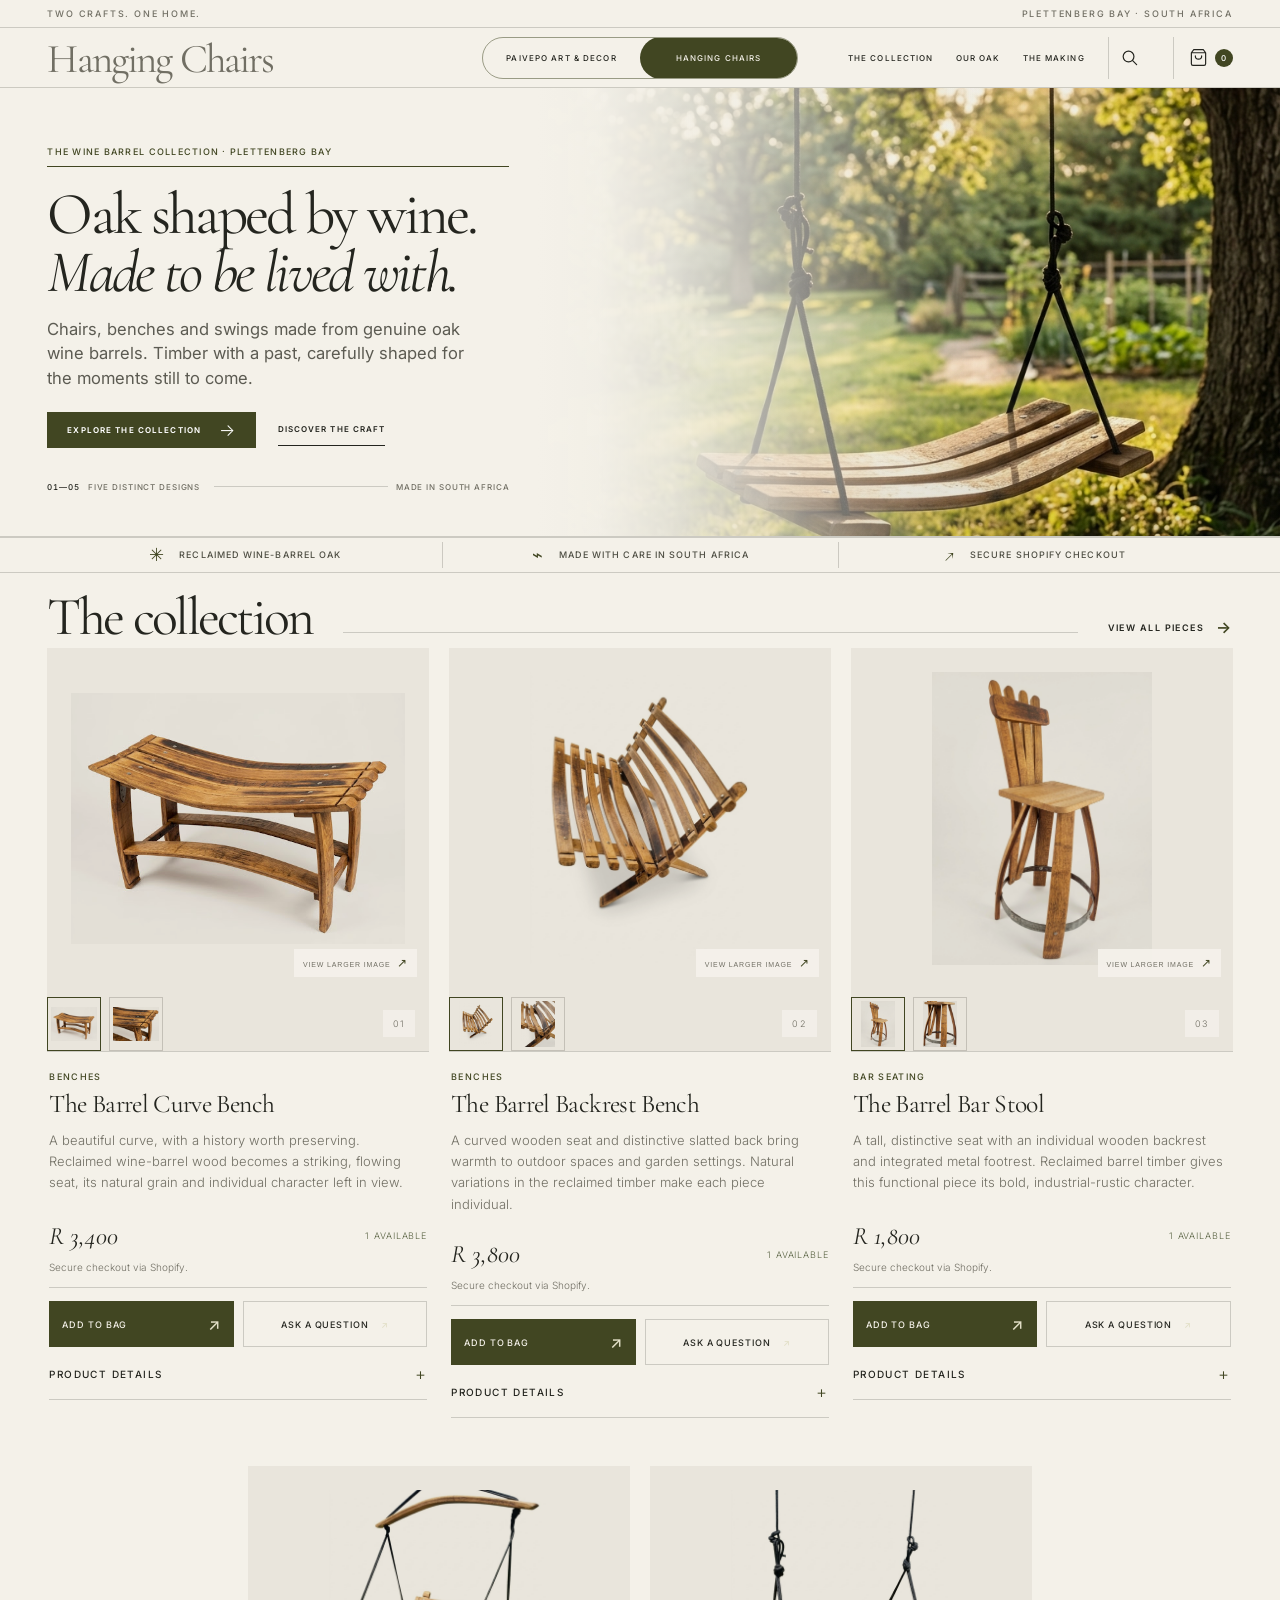
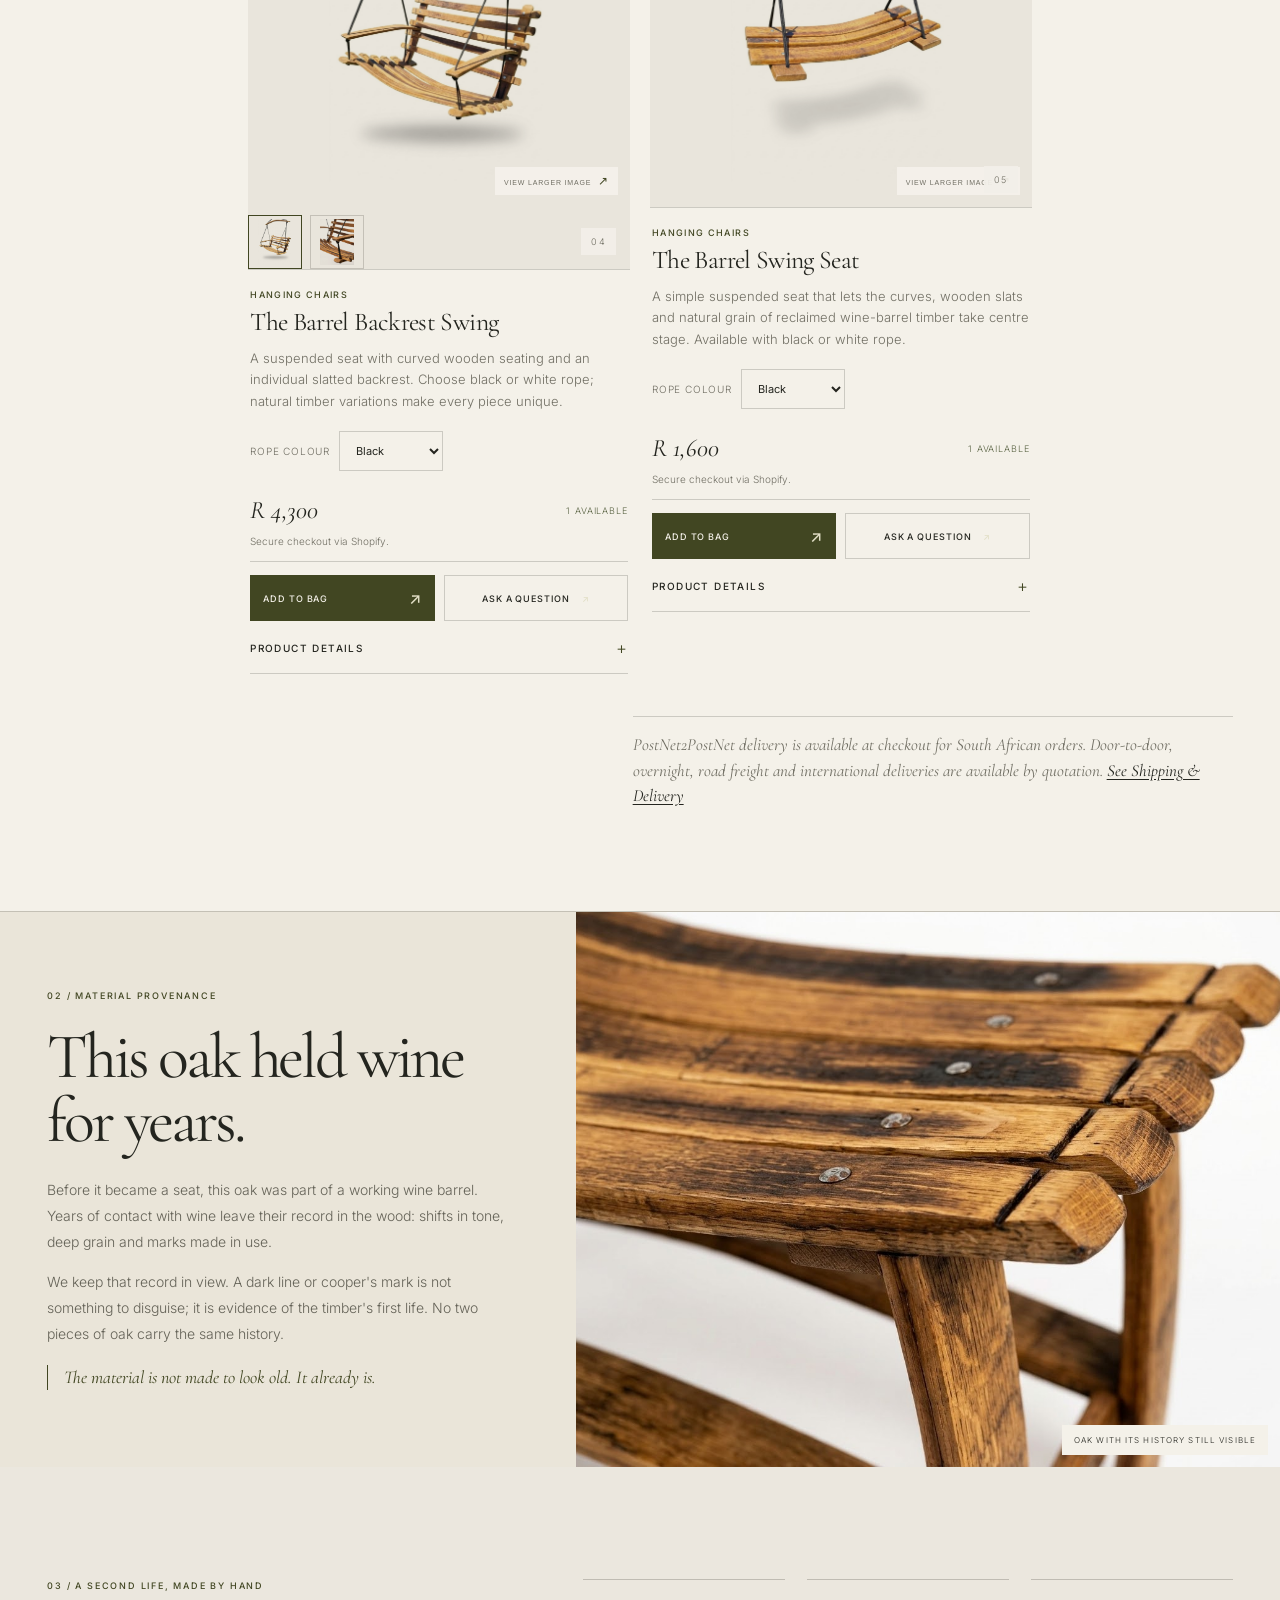
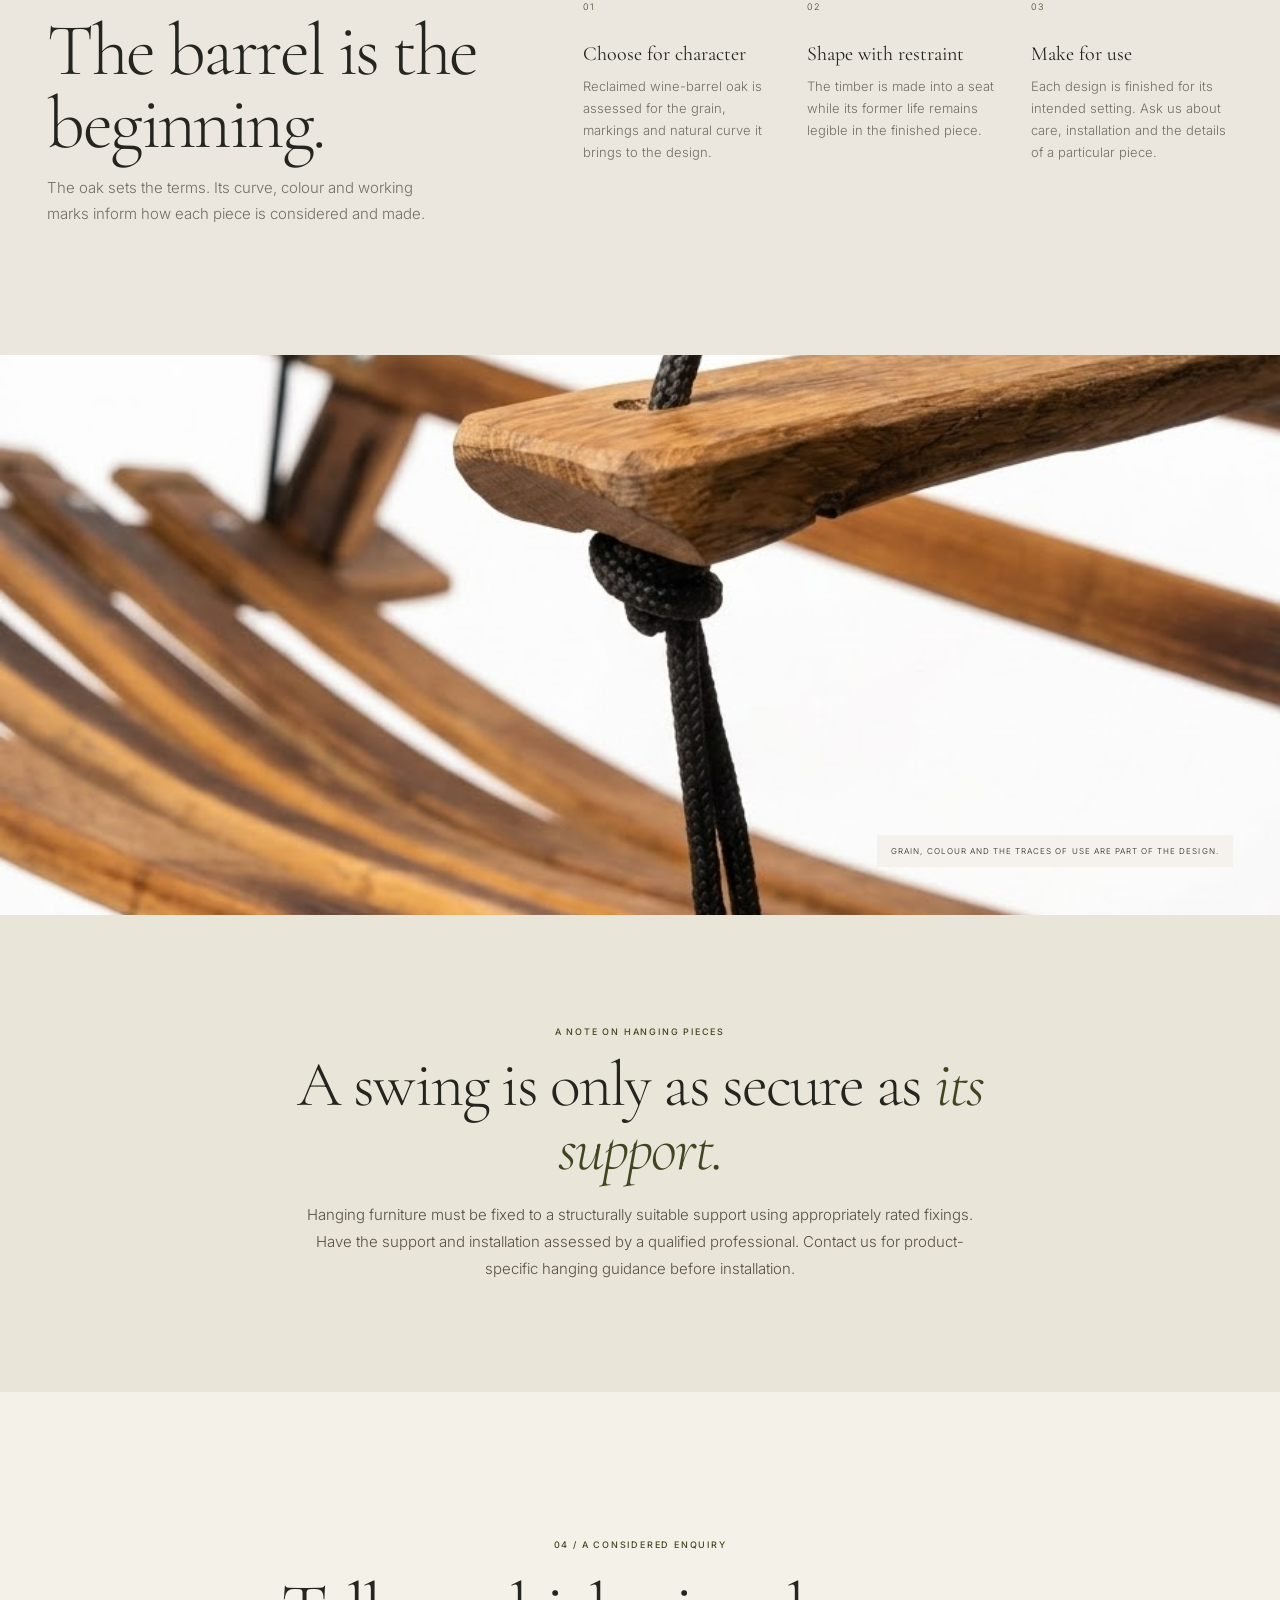
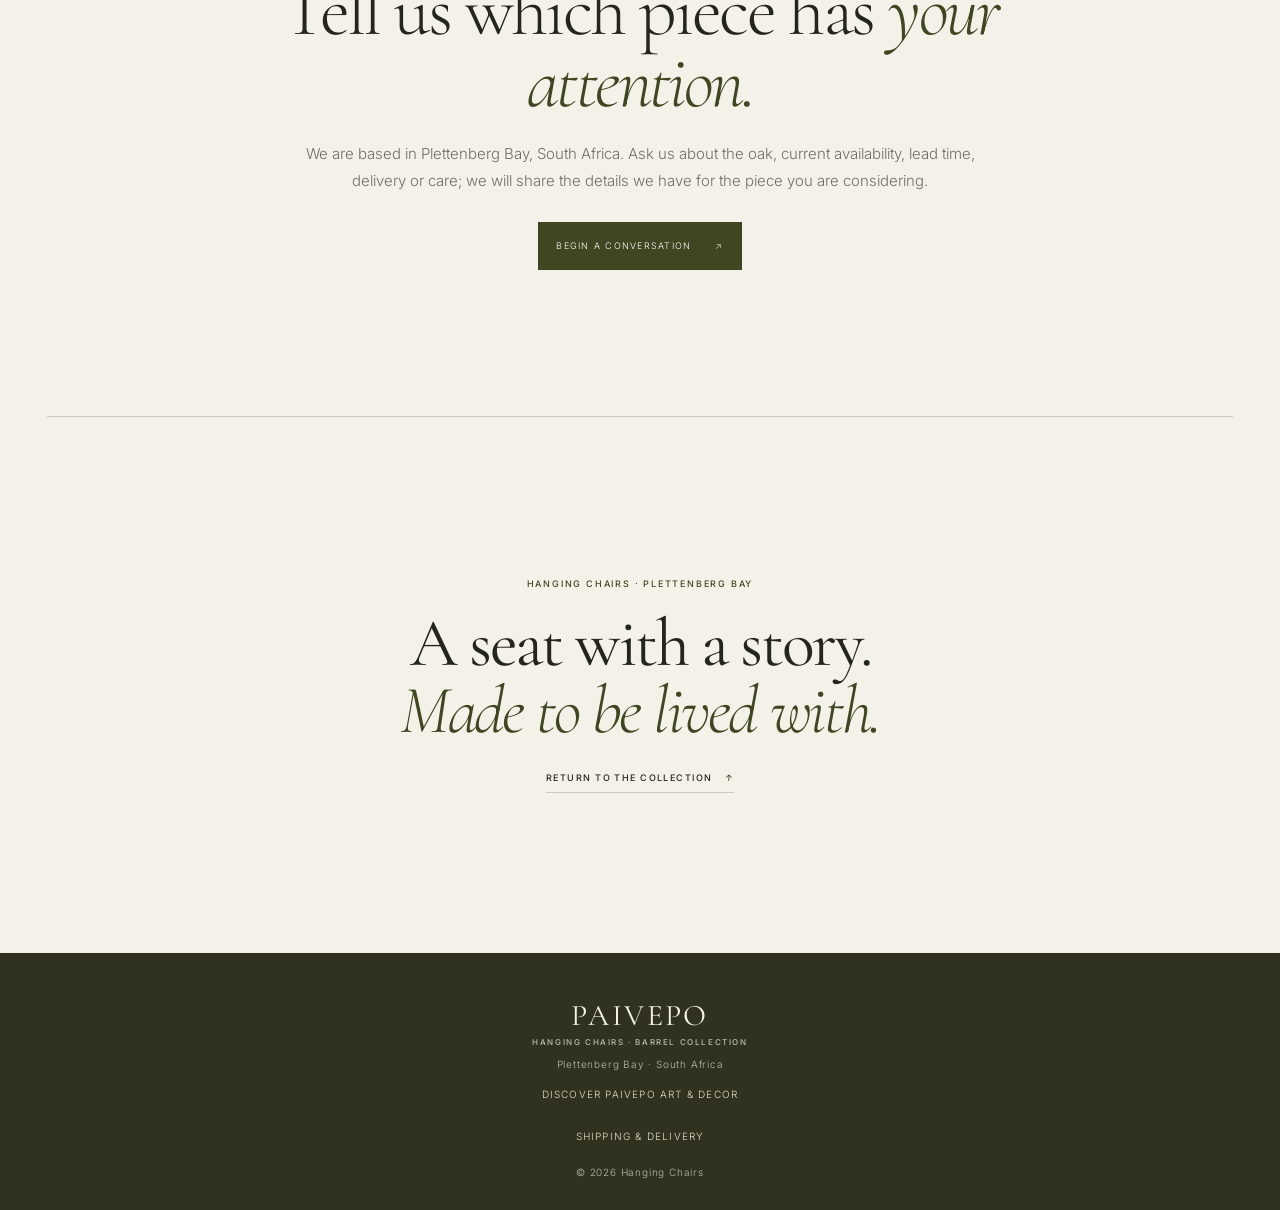
==== commit b3132380: "Add shipping and delivery information to various pages and update sitemap" ====
--- a/hangingchairs.html
+++ b/hangingchairs.html
@@ -348,8 +348,10 @@
           No pieces match that search. Try another name or material.
         </p>
         <p class="hc-collection__footnote">
-          Inventory and variant pricing are shown for each piece. Shipping costs
-          and delivery details are confirmed securely by Shopify at checkout.
+          PostNet2PostNet delivery is available at checkout for South African
+          orders. Door-to-door, overnight, road freight and international
+          deliveries are available by quotation.
+          <a href="/shipping-delivery">See Shipping &amp; Delivery</a>
         </p>
       </section>
 
@@ -490,6 +492,7 @@
       >
       <p>Plettenberg Bay · South Africa</p>
       <a href="/">Discover Paivepo Art &amp; Decor</a>
+      <a href="/shipping-delivery">Shipping &amp; Delivery</a>
       <small>© <span id="year"></span> Hanging Chairs</small>
     </footer>
 
@@ -525,10 +528,21 @@
           <span>Subtotal</span>
           <strong id="hc-cart-subtotal">R 0</strong>
         </div>
-        <p>
-          Shipping and any applicable taxes are calculated by Shopify at
-          checkout.
-        </p>
+        <aside
+          class="hc-cart__delivery"
+          aria-labelledby="hc-cart-delivery-title"
+        >
+          <h3 id="hc-cart-delivery-title">Delivery Information</h3>
+          <p>
+            PostNet2PostNet delivery is available at checkout for South African
+            orders. Door-to-door, overnight, road freight and international
+            deliveries are available by quotation. Please contact us before
+            ordering if you require an alternative delivery arrangement.
+          </p>
+          <a href="/shipping-delivery"
+            >Read our Shipping &amp; Delivery information</a
+          >
+        </aside>
         <button class="hc-cart__checkout" id="hc-cart-checkout" type="button">
           Proceed to Shopify checkout <span aria-hidden="true">↗</span>
         </button>
--- a/css/hangingchairs.css
+++ b/css/hangingchairs.css
@@ -1550,6 +1550,7 @@
 .hc-cart__close:focus-visible,
 .hc-cart__checkout:focus-visible,
 .hc-cart__continue:focus-visible,
+.hc-cart__delivery a:focus-visible,
 .hc-cart__item button:focus-visible {
   outline: 2px solid var(--hc-accent);
   outline-offset: 3px;
@@ -1740,6 +1741,38 @@
   color: var(--hc-muted);
   font-size: 10px;
   line-height: 1.6;
+}
+
+.hc-cart__delivery {
+  margin: 14px 0;
+  padding: 12px 14px;
+  border: 1px solid var(--hc-line);
+  background: #fff;
+}
+
+.hc-cart__delivery h3 {
+  margin: 0 0 6px;
+  font-size: 9px;
+  font-weight: 500;
+  letter-spacing: 0.12em;
+  text-transform: uppercase;
+}
+
+.hc-cart__delivery p,
+.hc-cart__delivery a {
+  color: var(--hc-muted);
+  font-size: 10px;
+  line-height: 1.6;
+}
+
+.hc-cart__delivery p {
+  margin: 0 0 7px;
+}
+
+.hc-cart__delivery a {
+  color: var(--hc-ink);
+  text-decoration: underline;
+  text-underline-offset: 3px;
 }
 
 .hc-cart__checkout {
@@ -3460,6 +3493,12 @@
   font-size: 17px;
 }
 
+.hc-collection__footnote a {
+  color: var(--hc-ink);
+  text-decoration: underline;
+  text-underline-offset: 3px;
+}
+
 .hc-provenance__copy > p:not(.hc-kicker, .hc-provenance__note) {
   font-size: 14px;
   line-height: 1.85;
@@ -3508,6 +3547,7 @@
 
 .hc-nav a:focus-visible,
 .hc-collection__all:focus-visible,
+.hc-collection__footnote a:focus-visible,
 .hc-hero__primary:focus-visible,
 .hc-hero__secondary:focus-visible,
 .hc-product__add:focus-visible,
